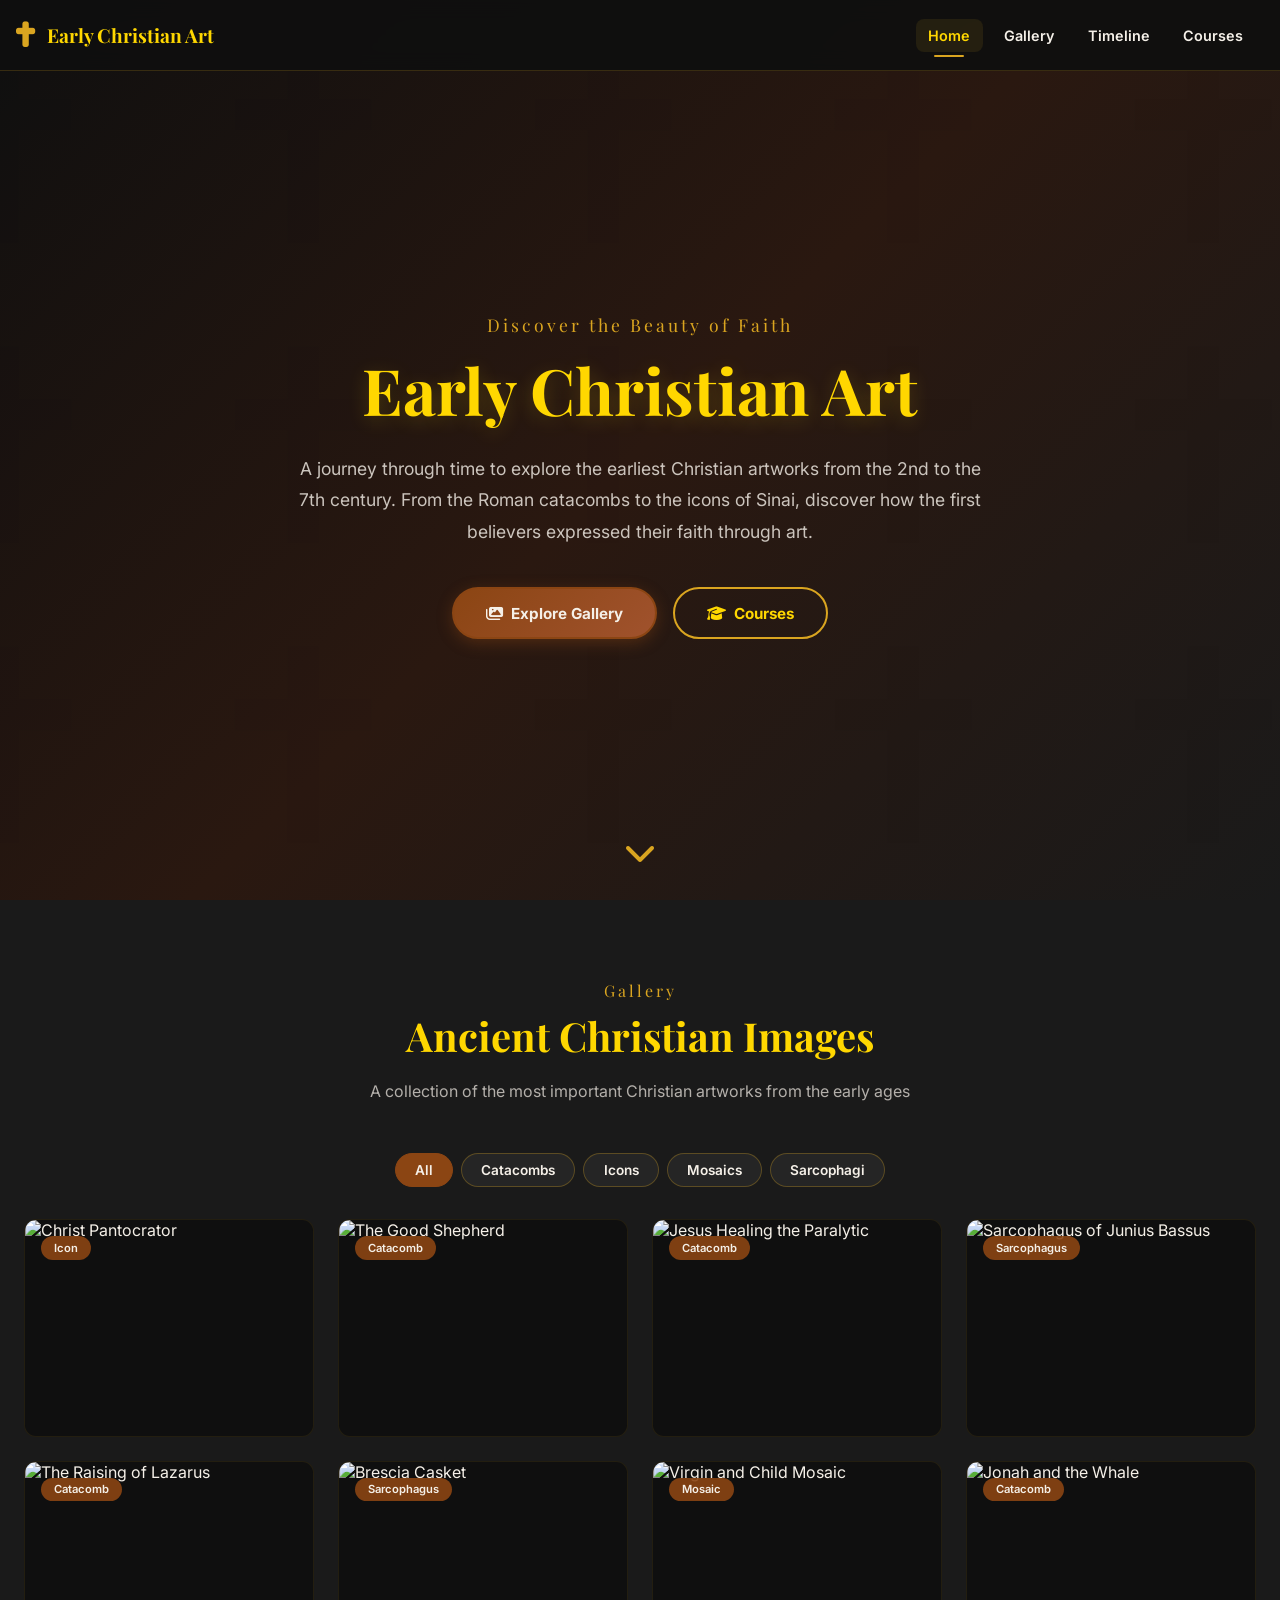
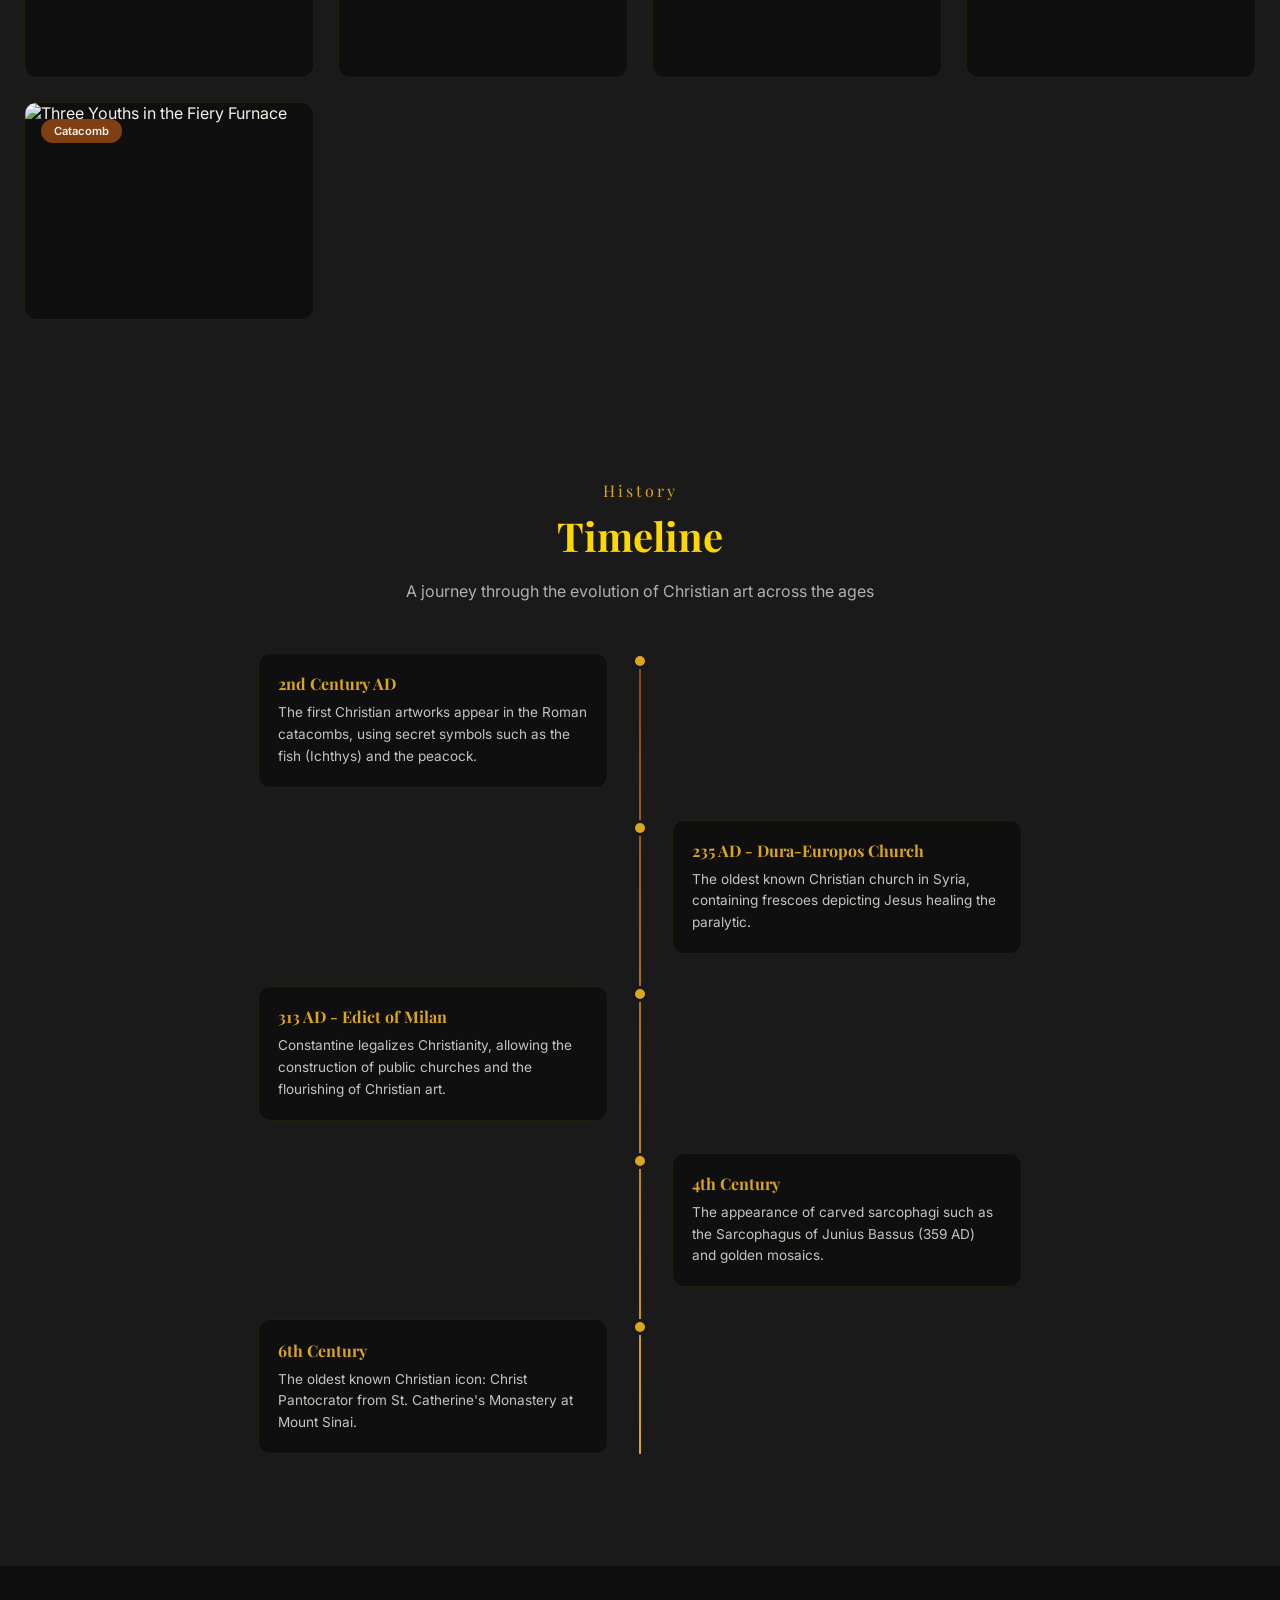
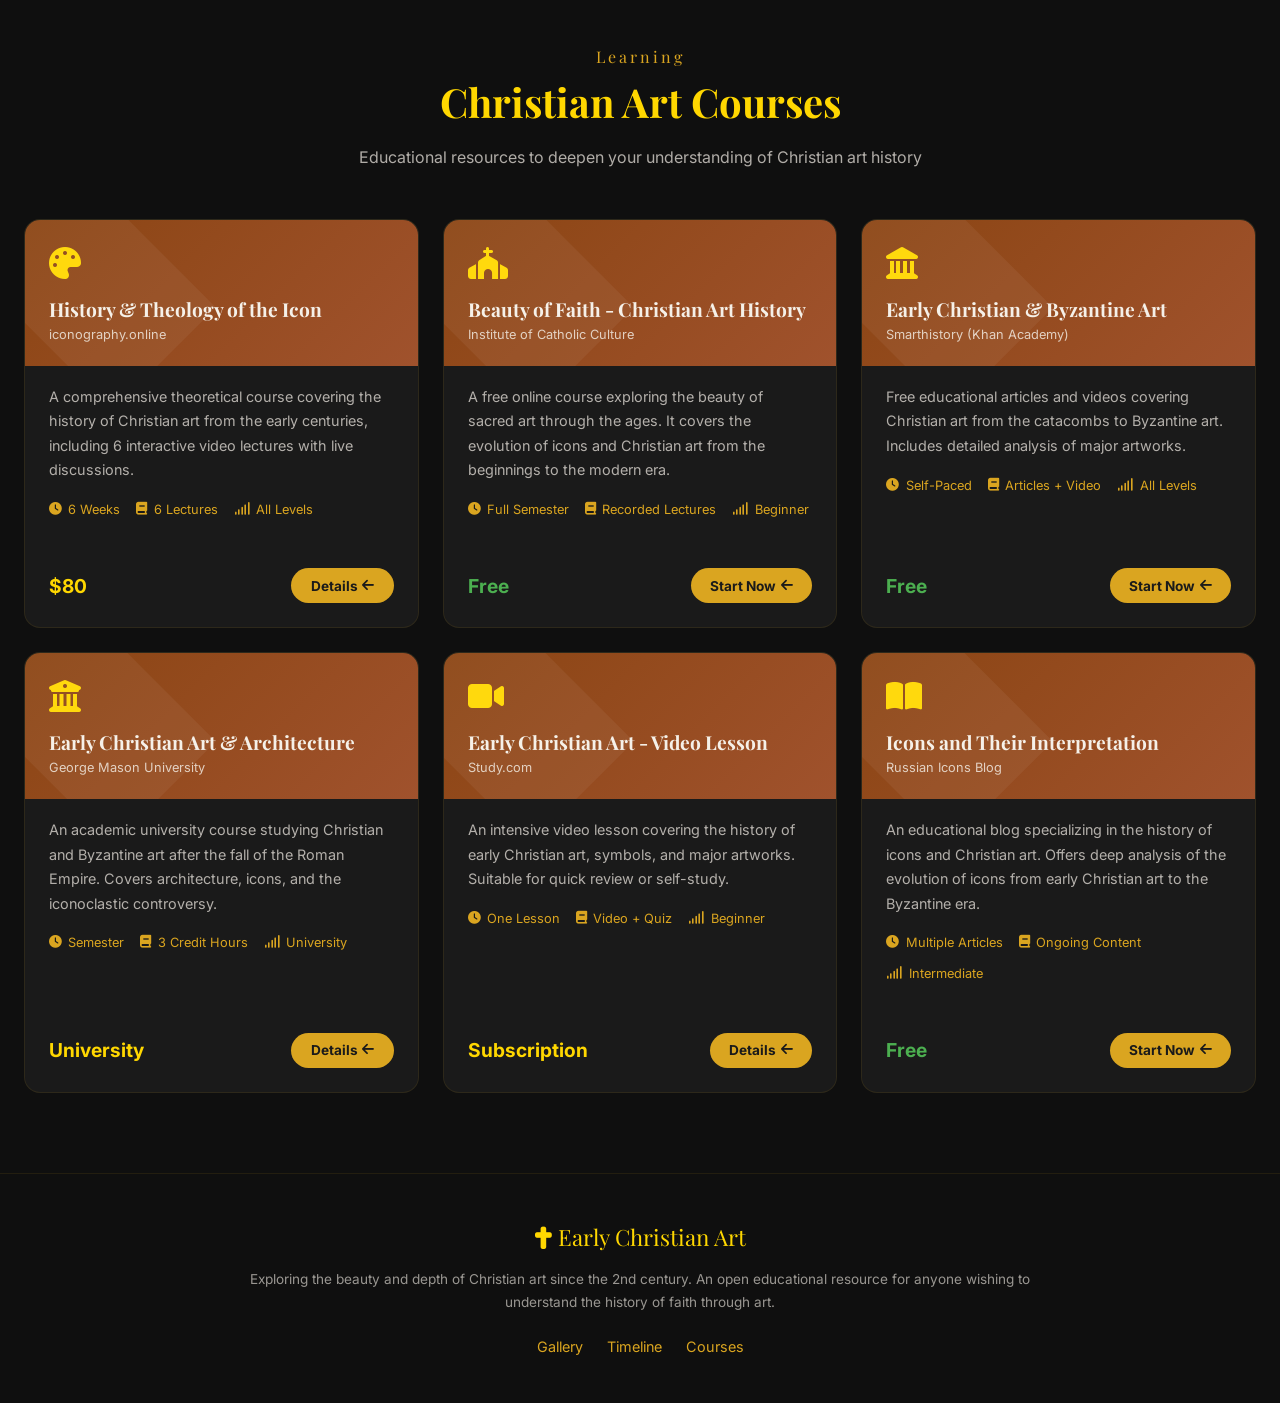
==== index.html @ 719ed380 "Add files via upload" ====
<!DOCTYPE html>
<html lang="en" dir="ltr">
<head>
    <meta charset="UTF-8">
    <meta name="viewport" content="width=device-width, initial-scale=1.0, maximum-scale=5.0, user-scalable=yes">
    <title>الفن المسيحي المبكر | Early Christian Art</title>
    <link href="https://fonts.googleapis.com/css2?family=Amiri:wght@400;700&family=Cairo:wght@300;400;600;700&family=Playfair+Display:wght@400;700&family=Inter:wght@300;400;600;700&display=swap" rel="stylesheet">
    <link rel="stylesheet" href="https://cdnjs.cloudflare.com/ajax/libs/font-awesome/6.4.0/css/all.min.css">
    <style>
        :root {
            --primary: #8B4513;
            --primary-light: #A0522D;
            --secondary: #DAA520;
            --gold: #FFD700;
            --dark: #1a1a1a;
            --darker: #0f0f0f;
            --light: #f5f0e8;
            --cream: #faf6ef;
            --text: #2c2c2c;
            --text-light: #666;
            --border: #d4c4a8;
            --shadow: rgba(0,0,0,0.15);
            --shadow-lg: rgba(0,0,0,0.25);
        }

        * { margin: 0; padding: 0; box-sizing: border-box; }

        body {
            font-family: 'Cairo', sans-serif;
            background: var(--darker);
            color: var(--light);
            overflow-x: hidden;
            -webkit-font-smoothing: antialiased;
            -moz-osx-font-smoothing: grayscale;
        }

        body[dir="ltr"] { font-family: 'Inter', sans-serif; }
        body[dir="ltr"] .hero-title,
        body[dir="ltr"] .section-title,
        body[dir="ltr"] .section-label,
        body[dir="ltr"] .timeline-date,
        body[dir="ltr"] .gallery-title,
        body[dir="ltr"] .lightbox-title,
        body[dir="ltr"] .course-title,
        body[dir="ltr"] .footer-logo,
        body[dir="ltr"] .loading-text,
        body[dir="ltr"] .hero-subtitle,
        body[dir="ltr"] .logo { font-family: 'Playfair Display', serif; }

        ::-webkit-scrollbar { width: 8px; }
        ::-webkit-scrollbar-track { background: var(--darker); }
        ::-webkit-scrollbar-thumb { background: var(--primary); border-radius: 4px; }

        .navbar {
            position: fixed;
            top: 0;
            width: 100%;
            z-index: 1000;
            background: rgba(15, 15, 15, 0.95);
            backdrop-filter: blur(10px);
            -webkit-backdrop-filter: blur(10px);
            border-bottom: 1px solid rgba(218, 165, 32, 0.2);
            padding: 0 1rem;
            transition: all 0.3s ease;
        }

        .nav-container {
            max-width: 1400px;
            margin: 0 auto;
            display: flex;
            justify-content: space-between;
            align-items: center;
            height: 70px;
        }

        .logo {
            display: flex;
            align-items: center;
            gap: 12px;
            font-family: 'Amiri', serif;
            font-size: 1.2rem;
            font-weight: 700;
            color: var(--gold);
            text-decoration: none;
            white-space: nowrap;
        }

        .logo i { font-size: 1.6rem; color: var(--secondary); }

        .nav-links {
            display: flex;
            gap: 0.5rem;
            list-style: none;
            align-items: center;
        }

        .nav-links a {
            color: var(--light);
            text-decoration: none;
            font-weight: 600;
            font-size: 0.9rem;
            padding: 0.5rem 0.8rem;
            border-radius: 8px;
            transition: all 0.3s ease;
            position: relative;
            white-space: nowrap;
        }

        .nav-links a:hover, .nav-links a.active {
            color: var(--gold);
            background: rgba(218, 165, 32, 0.1);
        }

        .nav-links a.active::after {
            content: '';
            position: absolute;
            bottom: -5px;
            left: 50%;
            transform: translateX(-50%);
            width: 30px;
            height: 2px;
            background: var(--secondary);
            border-radius: 2px;
        }

        .lang-switcher {
            display: flex;
            align-items: center;
            gap: 0.5rem;
            background: rgba(218, 165, 32, 0.1);
            border: 1px solid rgba(218, 165, 32, 0.3);
            border-radius: 25px;
            padding: 0.3rem 0.6rem;
            cursor: pointer;
            color: var(--gold);
            font-weight: 700;
            font-size: 0.8rem;
            transition: all 0.3s ease;
            white-space: nowrap;
        }

        .lang-switcher:hover {
            background: rgba(218, 165, 32, 0.2);
            transform: scale(1.05);
        }

        .lang-switcher i { font-size: 0.9rem; }

        .mobile-menu-btn {
            display: none;
            background: none;
            border: none;
            color: var(--gold);
            font-size: 1.5rem;
            cursor: pointer;
            padding: 0.5rem;
        }

        .hero {
            min-height: 100vh;
            min-height: 100dvh;
            display: flex;
            align-items: center;
            justify-content: center;
            position: relative;
            background: linear-gradient(135deg, var(--darker) 0%, #2a1810 50%, var(--dark) 100%);
            overflow: hidden;
            padding: 100px 1.5rem 3rem;
        }

        .hero::before {
            content: '';
            position: absolute;
            top: 0; left: 0; right: 0; bottom: 0;
            background: url('data:image/svg+xml,<svg xmlns="http://www.w3.org/2000/svg" viewBox="0 0 100 100"><text y=".9em" font-size="90">✝</text></svg>') center/300px repeat;
            opacity: 0.03;
            animation: float 20s linear infinite;
        }

        @keyframes float {
            0% { transform: translateY(0); }
            100% { transform: translateY(-100px); }
        }

        .hero-content {
            text-align: center;
            max-width: 900px;
            z-index: 2;
            width: 100%;
        }

        .hero-subtitle {
            font-family: 'Amiri', serif;
            font-size: 1.1rem;
            color: var(--secondary);
            margin-bottom: 1rem;
            letter-spacing: 3px;
        }

        .hero-title {
            font-family: 'Amiri', serif;
            font-size: clamp(2rem, 6vw, 4rem);
            font-weight: 700;
            color: var(--gold);
            margin-bottom: 1.5rem;
            line-height: 1.2;
            text-shadow: 0 4px 20px rgba(255, 215, 0, 0.2);
        }

        .hero-desc {
            font-size: clamp(0.9rem, 2vw, 1.1rem);
            color: rgba(245, 240, 232, 0.8);
            line-height: 1.8;
            margin-bottom: 2.5rem;
            max-width: 700px;
            margin-left: auto;
            margin-right: auto;
        }

        .hero-buttons {
            display: flex;
            gap: 1rem;
            justify-content: center;
            flex-wrap: wrap;
        }

        .btn {
            padding: 0.9rem 2rem;
            border-radius: 50px;
            font-family: inherit;
            font-weight: 700;
            font-size: 0.95rem;
            cursor: pointer;
            transition: all 0.3s ease;
            text-decoration: none;
            display: inline-flex;
            align-items: center;
            gap: 0.5rem;
            border: 2px solid transparent;
            white-space: nowrap;
            touch-action: manipulation;
        }

        .btn-primary {
            background: linear-gradient(135deg, var(--primary), var(--primary-light));
            color: var(--light);
            border-color: var(--primary);
            box-shadow: 0 4px 15px rgba(139, 69, 19, 0.4);
        }

        .btn-primary:hover {
            transform: translateY(-2px);
            box-shadow: 0 6px 25px rgba(139, 69, 19, 0.6);
        }

        .btn-outline {
            background: transparent;
            color: var(--gold);
            border-color: var(--secondary);
        }

        .btn-outline:hover {
            background: rgba(218, 165, 32, 0.1);
            transform: translateY(-2px);
        }

        .hero-scroll {
            position: absolute;
            bottom: 2rem;
            left: 50%;
            transform: translateX(-50%);
            animation: bounce 2s infinite;
        }

        .hero-scroll i { font-size: 2rem; color: var(--secondary); }

        @keyframes bounce {
            0%, 20%, 50%, 80%, 100% { transform: translateX(-50%) translateY(0); }
            40% { transform: translateX(-50%) translateY(-10px); }
            60% { transform: translateX(-50%) translateY(-5px); }
        }

        .section {
            padding: 5rem 1.5rem;
            max-width: 1400px;
            margin: 0 auto;
        }

        .section-header {
            text-align: center;
            margin-bottom: 3rem;
        }

        .section-label {
            font-family: 'Amiri', serif;
            font-size: 1rem;
            color: var(--secondary);
            letter-spacing: 3px;
            margin-bottom: 0.5rem;
        }

        .section-title {
            font-family: 'Amiri', serif;
            font-size: clamp(1.8rem, 4vw, 2.5rem);
            color: var(--gold);
            margin-bottom: 1rem;
        }

        .section-desc {
            color: rgba(245, 240, 232, 0.7);
            max-width: 600px;
            margin: 0 auto;
            line-height: 1.7;
            font-size: clamp(0.85rem, 2vw, 1rem);
        }

        .gallery-section { background: var(--dark); }

        .gallery-filters {
            display: flex;
            justify-content: center;
            gap: 0.5rem;
            margin-bottom: 2rem;
            flex-wrap: wrap;
        }

        .filter-btn {
            padding: 0.5rem 1.2rem;
            background: rgba(255,255,255,0.05);
            border: 1px solid rgba(218, 165, 32, 0.3);
            color: var(--light);
            border-radius: 25px;
            cursor: pointer;
            font-family: inherit;
            font-weight: 600;
            font-size: 0.85rem;
            transition: all 0.3s ease;
            white-space: nowrap;
            touch-action: manipulation;
        }

        .filter-btn:hover, .filter-btn.active {
            background: var(--primary);
            border-color: var(--primary);
            color: var(--light);
        }

        .gallery-grid {
            display: grid;
            grid-template-columns: repeat(auto-fill, minmax(280px, 1fr));
            gap: 1.5rem;
        }

        .gallery-item {
            position: relative;
            border-radius: 12px;
            overflow: hidden;
            cursor: pointer;
            background: var(--darker);
            border: 1px solid rgba(218, 165, 32, 0.1);
            transition: all 0.4s ease;
            aspect-ratio: 4/3;
        }

        .gallery-item:hover {
            transform: translateY(-5px);
            box-shadow: 0 10px 30px rgba(0,0,0,0.4);
            border-color: rgba(218, 165, 32, 0.4);
        }

        .gallery-item img {
            width: 100%;
            height: 100%;
            object-fit: cover;
            transition: transform 0.5s ease;
        }

        .gallery-item:hover img { transform: scale(1.05); }

        .gallery-overlay {
            position: absolute;
            bottom: 0;
            left: 0;
            right: 0;
            padding: 1.5rem;
            background: linear-gradient(transparent, rgba(0,0,0,0.9));
            transform: translateY(20px);
            opacity: 0;
            transition: all 0.3s ease;
        }

        .gallery-item:hover .gallery-overlay {
            transform: translateY(0);
            opacity: 1;
        }

        .gallery-title {
            font-family: 'Amiri', serif;
            font-size: 1.1rem;
            color: var(--gold);
            margin-bottom: 0.3rem;
        }

        .gallery-meta {
            font-size: 0.8rem;
            color: rgba(245, 240, 232, 0.7);
        }

        .gallery-tag {
            position: absolute;
            top: 1rem;
            right: 1rem;
            background: rgba(139, 69, 19, 0.9);
            color: var(--light);
            padding: 0.3rem 0.8rem;
            border-radius: 20px;
            font-size: 0.7rem;
            font-weight: 600;
        }

        body[dir="ltr"] .gallery-tag { right: auto; left: 1rem; }

        .lightbox {
            display: none;
            position: fixed;
            top: 0;
            left: 0;
            width: 100%;
            height: 100%;
            background: rgba(0,0,0,0.95);
            z-index: 2000;
            justify-content: center;
            align-items: center;
            padding: 1rem;
        }

        .lightbox.active { display: flex; }

        .lightbox-content {
            max-width: 900px;
            width: 100%;
            background: var(--dark);
            border-radius: 16px;
            overflow: hidden;
            border: 1px solid rgba(218, 165, 32, 0.2);
            max-height: 90vh;
            max-height: 90dvh;
            overflow-y: auto;
            -webkit-overflow-scrolling: touch;
        }

        .lightbox-img {
            width: 100%;
            max-height: 50vh;
            object-fit: contain;
            background: var(--darker);
        }

        .lightbox-info { padding: 1.5rem; }

        .lightbox-title {
            font-family: 'Amiri', serif;
            font-size: clamp(1.3rem, 3vw, 1.8rem);
            color: var(--gold);
            margin-bottom: 0.5rem;
        }

        .lightbox-meta {
            color: var(--secondary);
            font-size: 0.85rem;
            margin-bottom: 1rem;
        }

        .lightbox-desc {
            color: rgba(245, 240, 232, 0.8);
            line-height: 1.8;
            margin-bottom: 1rem;
            font-size: clamp(0.85rem, 2vw, 0.95rem);
        }

        .lightbox-close {
            position: absolute;
            top: 1rem;
            left: 1rem;
            background: rgba(255,255,255,0.1);
            border: none;
            color: var(--light);
            width: 45px;
            height: 45px;
            border-radius: 50%;
            cursor: pointer;
            font-size: 1.3rem;
            transition: all 0.3s ease;
            display: flex;
            align-items: center;
            justify-content: center;
            touch-action: manipulation;
        }

        body[dir="ltr"] .lightbox-close { left: auto; right: 1rem; }

        .lightbox-close:hover { background: var(--primary); }

        .courses-section { background: var(--darker); }

        .courses-grid {
            display: grid;
            grid-template-columns: repeat(auto-fill, minmax(320px, 1fr));
            gap: 1.5rem;
        }

        .course-card {
            background: var(--dark);
            border-radius: 16px;
            overflow: hidden;
            border: 1px solid rgba(218, 165, 32, 0.1);
            transition: all 0.4s ease;
            position: relative;
            display: flex;
            flex-direction: column;
        }

        .course-card:hover {
            transform: translateY(-8px);
            box-shadow: 0 15px 40px rgba(0,0,0,0.3);
            border-color: rgba(218, 165, 32, 0.3);
        }

        .course-header {
            padding: 1.5rem;
            background: linear-gradient(135deg, var(--primary), var(--primary-light));
            position: relative;
            overflow: hidden;
        }

        .course-header::before {
            content: '';
            position: absolute;
            top: -50%;
            right: -50%;
            width: 100%;
            height: 100%;
            background: rgba(255,255,255,0.05);
            transform: rotate(45deg);
        }

        body[dir="ltr"] .course-header::before { right: auto; left: -50%; }

        .course-icon {
            font-size: 2rem;
            color: var(--gold);
            margin-bottom: 0.8rem;
        }

        .course-title {
            font-family: 'Amiri', serif;
            font-size: 1.2rem;
            color: var(--light);
            margin-bottom: 0.3rem;
        }

        .course-provider {
            font-size: 0.8rem;
            color: rgba(245, 240, 232, 0.8);
        }

        .course-body {
            padding: 1.2rem 1.5rem;
            flex: 1;
        }

        .course-desc {
            color: rgba(245, 240, 232, 0.7);
            font-size: 0.9rem;
            line-height: 1.7;
            margin-bottom: 1.2rem;
        }

        .course-meta {
            display: flex;
            gap: 1rem;
            margin-bottom: 1rem;
            flex-wrap: wrap;
        }

        .course-meta-item {
            display: flex;
            align-items: center;
            gap: 0.4rem;
            font-size: 0.8rem;
            color: var(--secondary);
        }

        .course-footer {
            padding: 1rem 1.5rem 1.5rem;
            display: flex;
            justify-content: space-between;
            align-items: center;
            gap: 1rem;
        }

        .course-price {
            font-size: 1.2rem;
            font-weight: 700;
            color: var(--gold);
        }

        .course-price.free { color: #4CAF50; }

        .course-link {
            padding: 0.6rem 1.2rem;
            background: var(--secondary);
            color: var(--dark);
            text-decoration: none;
            border-radius: 25px;
            font-weight: 700;
            font-size: 0.85rem;
            transition: all 0.3s ease;
            white-space: nowrap;
            display: inline-flex;
            align-items: center;
            gap: 0.3rem;
            touch-action: manipulation;
        }

        .course-link:hover {
            background: var(--gold);
            transform: scale(1.05);
        }

        .course-badge {
            position: absolute;
            top: 1rem;
            left: 1rem;
            background: var(--gold);
            color: var(--dark);
            padding: 0.25rem 0.7rem;
            border-radius: 20px;
            font-size: 0.7rem;
            font-weight: 700;
        }

        body[dir="ltr"] .course-badge { left: auto; right: 1rem; }

        .timeline-section { background: var(--dark); }

        .timeline {
            position: relative;
            max-width: 800px;
            margin: 0 auto;
        }

        .timeline::before {
            content: '';
            position: absolute;
            top: 0;
            bottom: 0;
            right: 50%;
            width: 2px;
            background: linear-gradient(to bottom, var(--primary), var(--secondary));
            transform: translateX(50%);
        }

        .timeline-item {
            display: flex;
            justify-content: flex-end;
            padding-right: 2rem;
            position: relative;
            margin-bottom: 2rem;
            width: 50%;
        }

        .timeline-item:nth-child(even) {
            justify-content: flex-start;
            padding-right: 0;
            padding-left: 2rem;
            margin-left: 50%;
        }

        .timeline-dot {
            position: absolute;
            right: -8px;
            top: 0;
            width: 16px;
            height: 16px;
            background: var(--secondary);
            border-radius: 50%;
            border: 3px solid var(--dark);
        }

        .timeline-item:nth-child(even) .timeline-dot { right: auto; left: -8px; }

        .timeline-content {
            background: var(--darker);
            padding: 1.2rem;
            border-radius: 12px;
            border: 1px solid rgba(218, 165, 32, 0.1);
            max-width: 350px;
        }

        .timeline-date {
            font-family: 'Amiri', serif;
            color: var(--secondary);
            font-size: 1rem;
            font-weight: 700;
            margin-bottom: 0.5rem;
        }

        .timeline-text {
            color: rgba(245, 240, 232, 0.8);
            font-size: 0.85rem;
            line-height: 1.6;
        }

        .footer {
            background: var(--darker);
            border-top: 1px solid rgba(218, 165, 32, 0.1);
            padding: 3rem 1.5rem;
            text-align: center;
        }

        .footer-content {
            max-width: 800px;
            margin: 0 auto;
        }

        .footer-logo {
            font-family: 'Amiri', serif;
            font-size: 1.4rem;
            color: var(--gold);
            margin-bottom: 1rem;
        }

        .footer-text {
            color: rgba(245, 240, 232, 0.6);
            font-size: 0.85rem;
            line-height: 1.7;
        }

        .footer-links {
            display: flex;
            justify-content: center;
            gap: 1.5rem;
            margin-top: 1.5rem;
            flex-wrap: wrap;
        }

        .footer-links a {
            color: var(--secondary);
            text-decoration: none;
            transition: color 0.3s ease;
            font-size: 0.9rem;
        }

        .footer-links a:hover { color: var(--gold); }

        @media (max-width: 768px) {
            .nav-container { height: 60px; }
            .logo { font-size: 1rem; gap: 8px; }
            .logo i { font-size: 1.3rem; }

            .nav-links {
                display: none;
                position: absolute;
                top: 60px;
                left: 0;
                right: 0;
                background: var(--darker);
                flex-direction: column;
                padding: 1rem;
                gap: 0.5rem;
                border-bottom: 1px solid rgba(218, 165, 32, 0.2);
            }

            .nav-links.active { display: flex; }

            .nav-links a {
                padding: 0.8rem 1rem;
                width: 100%;
                text-align: center;
            }

            .mobile-menu-btn { display: block; }

            .hero {
                padding: 80px 1rem 2rem;
                min-height: 100svh;
            }

            .btn { padding: 0.8rem 1.5rem; font-size: 0.9rem; }

            .timeline::before { right: 20px; }
            body[dir="ltr"] .timeline::before { right: auto; left: 20px; }

            .timeline-item,
            .timeline-item:nth-child(even) {
                width: 100%;
                margin-left: 0;
                padding-right: 3rem;
                padding-left: 0;
                justify-content: flex-end;
            }

            body[dir="ltr"] .timeline-item,
            body[dir="ltr"] .timeline-item:nth-child(even) {
                padding-right: 0;
                padding-left: 3rem;
                justify-content: flex-start;
            }

            .timeline-item:nth-child(even) .timeline-dot,
            .timeline-dot { right: 12px; left: auto; }

            body[dir="ltr"] .timeline-item:nth-child(even) .timeline-dot,
            body[dir="ltr"] .timeline-dot { right: auto; left: 12px; }

            .courses-grid { grid-template-columns: 1fr; }

            .gallery-grid {
                grid-template-columns: repeat(auto-fill, minmax(250px, 1fr));
                gap: 1rem;
            }

            .section { padding: 3rem 1rem; }

            .gallery-filters { gap: 0.4rem; }
            .filter-btn { padding: 0.4rem 0.9rem; font-size: 0.8rem; }

            .course-footer {
                flex-direction: column;
                align-items: stretch;
                gap: 0.8rem;
            }

            .course-link { text-align: center; justify-content: center; }

            .lightbox-content { max-height: 85vh; max-height: 85dvh; }
        }

        @media (max-width: 480px) {
            .gallery-grid { grid-template-columns: 1fr; }
            .hero-buttons { flex-direction: column; width: 100%; }
            .btn { width: 100%; justify-content: center; }
            .courses-grid { grid-template-columns: 1fr; }
        }

        .fade-in {
            opacity: 0;
            transform: translateY(30px);
            transition: all 0.6s ease;
        }

        .fade-in.visible {
            opacity: 1;
            transform: translateY(0);
        }

        .loading-overlay {
            position: fixed;
            top: 0;
            left: 0;
            width: 100%;
            height: 100%;
            background: var(--darker);
            z-index: 9999;
            display: flex;
            justify-content: center;
            align-items: center;
            flex-direction: column;
            gap: 1rem;
            transition: opacity 0.5s ease;
        }

        .loading-overlay.hidden {
            opacity: 0;
            pointer-events: none;
        }

        .loading-spinner {
            width: 50px;
            height: 50px;
            border: 3px solid rgba(218, 165, 32, 0.2);
            border-top-color: var(--secondary);
            border-radius: 50%;
            animation: spin 1s linear infinite;
        }

        @keyframes spin { to { transform: rotate(360deg); } }

        .loading-text {
            font-family: 'Amiri', serif;
            color: var(--secondary);
            font-size: 1.1rem;
        }

        @media (hover: none) {
            .gallery-overlay {
                transform: translateY(0);
                opacity: 1;
                background: linear-gradient(transparent 30%, rgba(0,0,0,0.85));
                padding: 1rem;
            }
            .gallery-item:hover { transform: none; }
            .gallery-item:active { transform: scale(0.98); }
        }

        @media (prefers-reduced-motion: reduce) {
            *, *::before, *::after {
                animation-duration: 0.01ms !important;
                animation-iteration-count: 1 !important;
                transition-duration: 0.01ms !important;
            }
        }
    </style>
<base target="_blank">
<base target="_blank">
</head>
<body dir="ltr">
    <div class="loading-overlay" id="loading">
        <div class="loading-spinner"></div>
        <div class="loading-text" data-ar="جارٍ التحميل..." data-en="Loading...">Loading...</div>
    </div>

    <nav class="navbar">
        <div class="nav-container">
            <a href="#" class="logo">
                <i class="fas fa-cross"></i>
                <span data-ar="الفن المسيحي المبكر" data-en="Early Christian Art">Early Christian Art</span>
            </a>
            <ul class="nav-links" id="navLinks">
                <li><a href="#home" class="active" data-ar="الرئيسية" data-en="Home">Home</a></li>
                <li><a href="#gallery" data-ar="المعرض" data-en="Gallery">Gallery</a></li>
                <li><a href="#timeline" data-ar="التاريخ" data-en="Timeline">Timeline</a></li>
                <li><a href="#courses" data-ar="الكورسات" data-en="Courses">Courses</a></li>
                <li>
                    
                </li>
            </ul>
            <button class="mobile-menu-btn" id="mobileMenuBtn" aria-label="Menu">
                <i class="fas fa-bars"></i>
            </button>
        </div>
    </nav>

    <section class="hero" id="home">
        <div class="hero-content">
            <div class="hero-subtitle" data-ar="اكتشف جمال الإيمان" data-en="Discover the Beauty of Faith">Discover the Beauty of Faith</div>
            <h1 class="hero-title" data-ar="الفن المسيحي المبكر" data-en="Early Christian Art">Early Christian Art</h1>
            <p class="hero-desc" data-ar="رحلة عبر الزمن لاستكشاف أقدم الأعمال الفنية المسيحية من القرن الثاني حتى السابع الميلادي. من الكاتاكومب الرومانية إلى أيقونات سيناء، اكتشف كيف عبر المؤمنون الأوائل عن إيمانهم بالفن." data-en="A journey through time to explore the earliest Christian artworks from the 2nd to the 7th century. From the Roman catacombs to the icons of Sinai, discover how the first believers expressed their faith through art.">
                A journey through time to explore the earliest Christian artworks from the 2nd to the 7th century. From the Roman catacombs to the icons of Sinai, discover how the first believers expressed their faith through art.
            </p>
            <div class="hero-buttons">
                <a href="#gallery" class="btn btn-primary">
                    <i class="fas fa-images"></i>
                    <span data-ar="استكشف المعرض" data-en="Explore Gallery">Explore Gallery</span>
                </a>
                <a href="#courses" class="btn btn-outline">
                    <i class="fas fa-graduation-cap"></i>
                    <span data-ar="الكورسات" data-en="Courses">Courses</span>
                </a>
            </div>
        </div>
        <div class="hero-scroll">
            <i class="fas fa-chevron-down"></i>
        </div>
    </section>

    <section class="section gallery-section" id="gallery">
        <div class="section-header fade-in">
            <div class="section-label" data-ar="المعرض" data-en="Gallery">Gallery</div>
            <h2 class="section-title" data-ar="صور مسيحية قديمة" data-en="Ancient Christian Images">Ancient Christian Images</h2>
            <p class="section-desc" data-ar="مجموعة من أهم الأعمال الفنية المسيحية من العصور الأولى" data-en="A collection of the most important Christian artworks from the early ages">A collection of the most important Christian artworks from the early ages</p>
        </div>

        <div class="gallery-filters fade-in">
            <button class="filter-btn active" data-filter="all" data-ar="الكل" data-en="All">All</button>
            <button class="filter-btn" data-filter="catacomb" data-ar="الكاتاكومب" data-en="Catacombs">Catacombs</button>
            <button class="filter-btn" data-filter="icon" data-ar="أيقونات" data-en="Icons">Icons</button>
            <button class="filter-btn" data-filter="mosaic" data-ar="فسيفساء" data-en="Mosaics">Mosaics</button>
            <button class="filter-btn" data-filter="sarcophagus" data-ar="توابيت" data-en="Sarcophagi">Sarcophagi</button>
        </div>

        <div class="gallery-grid" id="galleryGrid"></div>
    </section>

    <div class="lightbox" id="lightbox">
        <button class="lightbox-close" id="lightboxClose" aria-label="Close">
            <i class="fas fa-times"></i>
        </button>
        <div class="lightbox-content">
            <img class="lightbox-img" id="lightboxImg" src="" alt="">
            <div class="lightbox-info">
                <h3 class="lightbox-title" id="lightboxTitle"></h3>
                <div class="lightbox-meta" id="lightboxMeta"></div>
                <p class="lightbox-desc" id="lightboxDesc"></p>
            </div>
        </div>
    </div>

    <section class="section timeline-section" id="timeline">
        <div class="section-header fade-in">
            <div class="section-label" data-ar="التاريخ" data-en="History">History</div>
            <h2 class="section-title" data-ar="خط الزمن" data-en="Timeline">Timeline</h2>
            <p class="section-desc" data-ar="رحلة تطور الفن المسيحي عبر العصور" data-en="A journey through the evolution of Christian art across the ages">A journey through the evolution of Christian art across the ages</p>
        </div>

        <div class="timeline" id="timelineContainer"></div>
    </section>

    <section class="section courses-section" id="courses">
        <div class="section-header fade-in">
            <div class="section-label" data-ar="التعلم" data-en="Learning">Learning</div>
            <h2 class="section-title" data-ar="كورسات الفن المسيحي" data-en="Christian Art Courses">Christian Art Courses</h2>
            <p class="section-desc" data-ar="مصادر تعليمية لتعمق فهمك في تاريخ الفن المسيحي" data-en="Educational resources to deepen your understanding of Christian art history">Educational resources to deepen your understanding of Christian art history</p>
        </div>

        <div class="courses-grid" id="coursesGrid"></div>
    </section>

    <footer class="footer">
        <div class="footer-content">
            <div class="footer-logo">
                <i class="fas fa-cross"></i>
                <span data-ar="الفن المسيحي المبكر" data-en="Early Christian Art">Early Christian Art</span>
            </div>
            <p class="footer-text" data-ar="استكشاف جمال وعمق الفن المسيحي منذ القرن الثاني الميلادي. مصدر تعليمي مفتوح لكل من يرغب في فهم تاريخ الإيمان عبر الفن." data-en="Exploring the beauty and depth of Christian art since the 2nd century. An open educational resource for anyone wishing to understand the history of faith through art.">
                Exploring the beauty and depth of Christian art since the 2nd century. An open educational resource for anyone wishing to understand the history of faith through art.
            </p>
            <div class="footer-links">
                <a href="#gallery" data-ar="المعرض" data-en="Gallery">Gallery</a>
                <a href="#timeline" data-ar="التاريخ" data-en="Timeline">Timeline</a>
                <a href="#courses" data-ar="الكورسات" data-en="Courses">Courses</a>
            </div>
        </div>
    </footer>

    <script>
        const translations = {
            ar: {
                loading: "جارٍ التحميل...",
                siteTitle: "الفن المسيحي المبكر",
                nav: { home: "الرئيسية", gallery: "المعرض", timeline: "التاريخ", courses: "الكورسات" },
                hero: { subtitle: "اكتشف جمال الإيمان", title: "الفن المسيحي المبكر", desc: "رحلة عبر الزمن لاستكشاف أقدم الأعمال الفنية المسيحية من القرن الثاني حتى السابع الميلادي. من الكاتاكومب الرومانية إلى أيقونات سيناء، اكتشف كيف عبر المؤمنون الأوائل عن إيمانهم بالفن.", explore: "استكشف المعرض", coursesBtn: "الكورسات" },
                gallery: { label: "المعرض", title: "صور مسيحية قديمة", desc: "مجموعة من أهم الأعمال الفنية المسيحية من العصور الأولى", all: "الكل", catacomb: "الكاتاكومب", icon: "أيقونات", mosaic: "فسيفساء", sarcophagus: "توابيت" },
                timeline: { label: "التاريخ", title: "خط الزمن", desc: "رحلة تطور الفن المسيحي عبر العصور" },
                courses: { label: "التعلم", title: "كورسات الفن المسيحي", desc: "مصادر تعليمية لتعمق فهمك في تاريخ الفن المسيحي", free: "مجاني", start: "ابدأ الآن", details: "التفاصيل" },
                footer: { text: "استكشاف جمال وعمق الفن المسيحي منذ القرن الثاني الميلادي. مصدر تعليمي مفتوح لكل من يرغب في فهم تاريخ الإيمان عبر الفن." },
                lightbox: { close: "إغلاق" }
            },
            en: {
                loading: "Loading...",
                siteTitle: "Early Christian Art",
                nav: { home: "Home", gallery: "Gallery", timeline: "Timeline", courses: "Courses" },
                hero: { subtitle: "Discover the Beauty of Faith", title: "Early Christian Art", desc: "A journey through time to explore the earliest Christian artworks from the 2nd to the 7th century. From the Roman catacombs to the icons of Sinai, discover how the first believers expressed their faith through art.", explore: "Explore Gallery", coursesBtn: "Courses" },
                gallery: { label: "Gallery", title: "Ancient Christian Images", desc: "A collection of the most important Christian artworks from the early ages", all: "All", catacomb: "Catacombs", icon: "Icons", mosaic: "Mosaics", sarcophagus: "Sarcophagi" },
                timeline: { label: "History", title: "Timeline", desc: "A journey through the evolution of Christian art across the ages" },
                courses: { label: "Learning", title: "Christian Art Courses", desc: "Educational resources to deepen your understanding of Christian art history", free: "Free", start: "Start Now", details: "Details" },
                footer: { text: "Exploring the beauty and depth of Christian art since the 2nd century. An open educational resource for anyone wishing to understand the history of faith through art." },
                lightbox: { close: "Close" }
            }
        };

        let currentLang = 'en';

        const galleryData = [
            {
                id: 1, category: "icon",
                title: { ar: "المسيح بانتوكراتور", en: "Christ Pantocrator" },
                date: { ar: "القرن السادس الميلادي", en: "6th Century AD" },
                location: { ar: "دير سانت كاترين، جبل سيناء", en: "St. Catherine's Monastery, Mount Sinai" },
                image: "https://upload.wikimedia.org/wikipedia/commons/thumb/5/5b/Christ_Pantocrator_-_Saint_Catherine%27s_Monastery.jpg/800px-Christ_Pantocrator_-_Saint_Catherine%27s_Monastery.jpg",
                desc: { ar: "أقدم أيقونة مسيحية معروفة على الإطلاق، مرسومة بالشمع (الإنكوستيك) على لوح خشبي. تظهر وجه المسيح بانقسام مميز: نصف يعبّر عن اللاهوتية والنصف الآخر عن الإنسانية.", en: "The oldest known Christian icon, painted in encaustic on a wooden panel. It shows Christ's face with a distinctive split: one half expressing divinity and the other humanity." }
            },
            {
                id: 2, category: "catacomb",
                title: { ar: "الراعي الصالح", en: "The Good Shepherd" },
                date: { ar: "250-300 م", en: "250-300 AD" },
                location: { ar: "كاتاكومب بريسيلا، روما", en: "Catacomb of Priscilla, Rome" },
                image: "https://upload.wikimedia.org/wikipedia/commons/thumb/3/3a/Good_Shepherd_Catacomb_of_Priscilla.jpg/800px-Good_Shepherd_Catacomb_of_Priscilla.jpg",
                desc: { ar: "أشهر رموز المسيحية المبكرة، يصوّر يسوع شابا بلا لحية يحمل خروفا على كتفيه. مستوحى من الفن الروماني الكلاسيكي ويعبّر عن الرعاية الإلهية.", en: "The most famous symbol of early Christianity, depicting Jesus as a beardless young man carrying a sheep on his shoulders. Inspired by classical Roman art, it expresses divine care." }
            },
            {
                id: 3, category: "catacomb",
                title: { ar: "يسوع يشفي المفلوج", en: "Jesus Healing the Paralytic" },
                date: { ar: "235 م", en: "235 AD" },
                location: { ar: "كنيسة دورا أوروبوس، سوريا", en: "Dura-Europos Church, Syria" },
                image: "https://upload.wikimedia.org/wikipedia/commons/thumb/8/8e/Dura-Europos_christian_painting.jpg/800px-Dura-Europos_christian_painting.jpg",
                desc: { ar: "أقدم تصوير معروف ليسوع في فن مسيحي، يظهره شابا قصير الشعر يحمل عصا سحرية (عصا موسى) ويشفي المفلوج. من كنيسة دورا أوروبوس، أقدم كنيسة مسيحية معروفة.", en: "The oldest known depiction of Jesus in Christian art, showing him as a short-haired young man holding a magic wand (Moses' staff) and healing the paralytic. From Dura-Europos, the oldest known Christian church." }
            },
            {
                id: 4, category: "sarcophagus",
                title: { ar: "تابوت يونيوس باسوس", en: "Sarcophagus of Junius Bassus" },
                date: { ar: "359 م", en: "359 AD" },
                location: { ar: "كاتدرائية القديس بطرس، الفاتيكان", en: "St. Peter's Basilica, Vatican" },
                image: "https://upload.wikimedia.org/wikipedia/commons/thumb/9/9a/Sarcophagus_of_Junius_Bassus.jpg/800px-Sarcophagus_of_Junius_Bassus.jpg",
                desc: { ar: "تابوت رخامي فاخر لروماني اعتنق المسيحية قبل وفاته. يحتوي على نقوش معقدة تصور مشاهد من العهدين القديم والجديد، من أهم آثار الفن المسيحي المبكر.", en: "A luxurious marble sarcophagus for a Roman who converted to Christianity before his death. It contains intricate carvings depicting scenes from both the Old and New Testaments, one of the most important artifacts of early Christian art." }
            },
            {
                id: 5, category: "catacomb",
                title: { ar: "إحياء لعازر", en: "The Raising of Lazarus" },
                date: { ar: "القرن الثالث الميلادي", en: "3rd Century AD" },
                location: { ar: "كاتاكومب الجورداني، روما", en: "Catacomb of the Jordani, Rome" },
                image: "https://upload.wikimedia.org/wikipedia/commons/thumb/7/7e/Raising_of_Lazarus_catacomb.jpg/800px-Raising_of_Lazarus_catacomb.jpg",
                desc: { ar: "جدارية من الكاتاكومب تصور معجزة إحياء لعازر. يظهر يسوع وهو يحمل عصا (فيرجا) مشيرا إليها، وهو تقليد روماني في تصوير المعجزات.", en: "A catacomb fresco depicting the miracle of raising Lazarus. Jesus is shown holding a staff (virga) pointing at it, a Roman tradition in depicting miracles." }
            },
            {
                id: 6, category: "sarcophagus",
                title: { ar: "صندوق بريشيا", en: "Brescia Casket" },
                date: { ar: "القرن الرابع الميلادي", en: "4th Century AD" },
                location: { ar: "متحف بريشيا، إيطاليا", en: "Brescia Museum, Italy" },
                image: "https://upload.wikimedia.org/wikipedia/commons/thumb/2/2e/Brescia_Casket.jpg/800px-Brescia_Casket.jpg",
                desc: { ar: "صندوق عاجي منحوت ببراعة يحتوي على مشاهد من حياة المسيح. يعتقد أنه من إنتاج عهد القديس أمبروسيوس في ميلانو، مقر البلاط الإمبراطوري آنذاك.", en: "A masterfully carved ivory casket containing scenes from the life of Christ. Believed to be from the era of St. Ambrose in Milan, the seat of the imperial court at the time." }
            },
            {
                id: 7, category: "mosaic",
                title: { ar: "فسيفساء العذراء والطفل", en: "Virgin and Child Mosaic" },
                date: { ar: "432 م", en: "432 AD" },
                location: { ar: "سانتا ماريا ماجيوري، روما", en: "Santa Maria Maggiore, Rome" },
                image: "https://upload.wikimedia.org/wikipedia/commons/thumb/4/4c/Santa_Maria_Maggiore_mosaic.jpg/800px-Santa_Maria_Maggiore_mosaic.jpg",
                desc: { ar: "من أقدم الفسيفساء المسيحية في روما، تزين جدران كنيسة سانتا ماريا ماجيوري. تظهر تطور الفن المسيحي بعد مرسوم ميلانو وشرعنة المسيحية.", en: "Among the oldest Christian mosaics in Rome, adorning the walls of Santa Maria Maggiore. It shows the development of Christian art after the Edict of Milan and the legalization of Christianity." }
            },
            {
                id: 8, category: "catacomb",
                title: { ar: "يونس والحوت", en: "Jonah and the Whale" },
                date: { ar: "القرن الثالث الميلادي", en: "3rd Century AD" },
                location: { ar: "كاتاكومب روما", en: "Catacombs of Rome" },
                image: "https://upload.wikimedia.org/wikipedia/commons/thumb/5/5e/Jonah_and_the_Whale_catacomb.jpg/800px-Jonah_and_the_Whale_catacomb.jpg",
                desc: { ar: "أحد أكثر الرموز شيوعا في الفن المسيحي المبكر. يعبّر يونس المبتلع من الحوت عن قيامة المسيح بعد ثلاثة أيام، وهو رمز قوي للخلاص والحياة الأبدية.", en: "One of the most common symbols in early Christian art. Jonah swallowed by the whale represents Christ's resurrection after three days, a powerful symbol of salvation and eternal life." }
            },
            {
                id: 9, category: "catacomb",
                title: { ar: "الشباب الثلاثة في الأتون", en: "Three Youths in the Fiery Furnace" },
                date: { ar: "القرن الثالث الميلادي", en: "3rd Century AD" },
                location: { ar: "كاتاكومب بريسيلا، روما", en: "Catacomb of Priscilla, Rome" },
                image: "https://upload.wikimedia.org/wikipedia/commons/thumb/3/3c/Three_Youths_Fiery_Furnace.jpg/800px-Three_Youths_Fiery_Furnace.jpg",
                desc: { ar: "جدارية تصور قصة الشباب الثلاثة من سفر دانيال. رمز مسيحي مبكر للخلاص والحماية الإلهية في وجه الاضطهاد الروماني.", en: "A fresco depicting the story of the three youths from the Book of Daniel. An early Christian symbol of salvation and divine protection in the face of Roman persecution." }
            }
        ];

        const timelineData = [
            {
                date: { ar: "القرن الثاني الميلادي", en: "2nd Century AD" },
                text: { ar: "أولى الأعمال الفنية المسيحية تظهر في كاتاكومب روما، مستخدمة رموزا سرية مثل السمكة (إخثوس) والطاووس.", en: "The first Christian artworks appear in the Roman catacombs, using secret symbols such as the fish (Ichthys) and the peacock." }
            },
            {
                date: { ar: "235 م - كنيسة دورا أوروبوس", en: "235 AD - Dura-Europos Church" },
                text: { ar: "أقدم كنيسة مسيحية معروفة في سوريا، تحتوي على جداريات تصور يسوع شافي المفلوج.", en: "The oldest known Christian church in Syria, containing frescoes depicting Jesus healing the paralytic." }
            },
            {
                date: { ar: "313 م - مرسوم ميلانو", en: "313 AD - Edict of Milan" },
                text: { ar: "قسطنطين يشرع المسيحية، مما يسمح ببناء الكنائس العامة وازدهار الفن المسيحي.", en: "Constantine legalizes Christianity, allowing the construction of public churches and the flourishing of Christian art." }
            },
            {
                date: { ar: "القرن الرابع", en: "4th Century" },
                text: { ar: "ظهور التوابيت المنحوتة مثل تابوت يونيوس باسوس (359 م) والفسيفساء الذهبية.", en: "The appearance of carved sarcophagi such as the Sarcophagus of Junius Bassus (359 AD) and golden mosaics." }
            },
            {
                date: { ar: "القرن السادس", en: "6th Century" },
                text: { ar: "أقدم أيقونة مسيحية معروفة: المسيح بانتوكراتور من دير سانت كاترين بجبل سيناء.", en: "The oldest known Christian icon: Christ Pantocrator from St. Catherine's Monastery at Mount Sinai." }
            }
        ];

        const coursesData = [
            {
                id: 1,
                title: { ar: "تاريخ ولاهوت الأيقونة", en: "History & Theology of the Icon" },
                provider: "iconography.online",
                icon: "fas fa-palette",
                desc: { ar: "كورس نظري متكامل يغطي تاريخ الفن المسيحي من القرون الأولى، يتضمن 6 محاضرات فيديو تفاعلية مع مناقشات حية.", en: "A comprehensive theoretical course covering the history of Christian art from the early centuries, including 6 interactive video lectures with live discussions." },
                duration: { ar: "6 أسابيع", en: "6 Weeks" },
                lectures: { ar: "6 محاضرات", en: "6 Lectures" },
                level: { ar: "جميع المستويات", en: "All Levels" },
                price: "$80",
                free: false,
                link: "https://iconography.online/theology-of-icon.html",
                badge: { ar: "أونلاين", en: "Online" }
            },
            {
                id: 2,
                title: { ar: "جمال الإيمان - تاريخ الفن المسيحي", en: "Beauty of Faith - Christian Art History" },
                provider: "Institute of Catholic Culture",
                icon: "fas fa-church",
                desc: { ar: "كورس مجاني أونلاين يستكشف جمال الفن المقدس عبر العصور. يتناول تطور الأيقونات والفن المسيحي منذ البدايات حتى العصر الحديث.", en: "A free online course exploring the beauty of sacred art through the ages. It covers the evolution of icons and Christian art from the beginnings to the modern era." },
                duration: { ar: "فصل دراسي كامل", en: "Full Semester" },
                lectures: { ar: "محاضرات مسجلة", en: "Recorded Lectures" },
                level: { ar: "مبتدئ", en: "Beginner" },
                price: { ar: "مجاني", en: "Free" },
                free: true,
                link: "https://instituteofcatholicculture.org/the-beauty-of-faith",
                badge: { ar: "مجاني", en: "Free" }
            },
            {
                id: 3,
                title: { ar: "الفن المسيحي المبكر والبيزنطي", en: "Early Christian & Byzantine Art" },
                provider: "Smarthistory (Khan Academy)",
                icon: "fas fa-landmark",
                desc: { ar: "مقالات وفيديوهات تعليمية مجانية تغطي الفن المسيحي من الكاتاكومب حتى الفن البيزنطي. يتضمن تحليلا مفصلا للأعمال الفنية الرئيسية.", en: "Free educational articles and videos covering Christian art from the catacombs to Byzantine art. Includes detailed analysis of major artworks." },
                duration: { ar: "ذاتي السرعة", en: "Self-Paced" },
                lectures: { ar: "مقالات + فيديو", en: "Articles + Video" },
                level: { ar: "جميع المستويات", en: "All Levels" },
                price: { ar: "مجاني", en: "Free" },
                free: true,
                link: "https://smarthistory.org/early-christian-art/",
                badge: { ar: "مجاني", en: "Free" }
            },
            {
                id: 4,
                title: { ar: "Early Christian Art & Architecture", en: "Early Christian Art & Architecture" },
                provider: "George Mason University",
                icon: "fas fa-university",
                desc: { ar: "كورس أكاديمي جامعي يدرس الفن المسيحي والبيزنطي بعد سقوط الإمبراطورية الرومانية. يتناول العمارة والأيقونات والجدل حول الصور.", en: "An academic university course studying Christian and Byzantine art after the fall of the Roman Empire. Covers architecture, icons, and the iconoclastic controversy." },
                duration: { ar: "فصل دراسي", en: "Semester" },
                lectures: { ar: "3 ساعات معتمدة", en: "3 Credit Hours" },
                level: { ar: "جامعي", en: "University" },
                price: { ar: "جامعي", en: "University" },
                free: false,
                link: "http://historyarthistory.gmu.edu/courses/arth333",
                badge: { ar: "أكاديمي", en: "Academic" }
            },
            {
                id: 5,
                title: { ar: "Early Christian Art - Video Lesson", en: "Early Christian Art - Video Lesson" },
                provider: "Study.com",
                icon: "fas fa-video",
                desc: { ar: "درس فيديو مكثف يغطي تاريخ الفن المسيحي المبكر، الرموز، والأعمال الفنية الرئيسية. مناسب للمراجعة السريعة أو التعلم الذاتي.", en: "An intensive video lesson covering the history of early Christian art, symbols, and major artworks. Suitable for quick review or self-study." },
                duration: { ar: "درس واحد", en: "One Lesson" },
                lectures: { ar: "فيديو + اختبار", en: "Video + Quiz" },
                level: { ar: "مبتدئ", en: "Beginner" },
                price: { ar: "اشتراك", en: "Subscription" },
                free: false,
                link: "https://study.com/academy/lesson/video/early-christian-art-and-architecture.html",
                badge: { ar: "فيديو", en: "Video" }
            },
            {
                id: 6,
                title: { ar: "الأيقونات وتفسيرها", en: "Icons and Their Interpretation" },
                provider: "Russian Icons Blog",
                icon: "fas fa-book-open",
                desc: { ar: "مدونة تعليمية متخصصة في تاريخ الأيقونات والفن المسيحي. تقدم تحليلا عميقا لتطور الأيقونات من الفن المسيحي المبكر حتى العصر البيزنطي.", en: "An educational blog specializing in the history of icons and Christian art. Offers deep analysis of the evolution of icons from early Christian art to the Byzantine era." },
                duration: { ar: "مقالات متعددة", en: "Multiple Articles" },
                lectures: { ar: "محتوى مستمر", en: "Ongoing Content" },
                level: { ar: "متوسط", en: "Intermediate" },
                price: { ar: "مجاني", en: "Free" },
                free: true,
                link: "https://russianicons.wordpress.com/tag/early-christian-art/",
                badge: { ar: "مدونة", en: "Blog" }
            }
        ];

        function toggleLanguage() {
            currentLang = currentLang === 'ar' ? 'en' : 'ar';
            applyLanguage();
            localStorage.setItem('eca_lang', currentLang);
        }

        function applyLanguage() {
            const html = document.documentElement;
            const body = document.body;
            const langLabel = document.getElementById('langLabel');

            

            document.querySelectorAll('[data-ar][data-en]').forEach(el => {
                if (el.tagName === 'INPUT' || el.tagName === 'TEXTAREA') {
                    el.placeholder = el.getAttribute('data-' + currentLang);
                } else {
                    el.textContent = el.getAttribute('data-' + currentLang);
                }
            });

            renderGallery(document.querySelector('.filter-btn.active')?.dataset.filter || 'all');
            renderTimeline();
            renderCourses();
        }

        function getText(obj) {
            return typeof obj === 'object' ? obj[currentLang] : obj;
        }

        function getCategoryName(cat) {
            const names = {
                ar: { catacomb: 'كاتاكومب', icon: 'أيقونة', mosaic: 'فسيفساء', sarcophagus: 'تابوت' },
                en: { catacomb: 'Catacomb', icon: 'Icon', mosaic: 'Mosaic', sarcophagus: 'Sarcophagus' }
            };
            return names[currentLang][cat] || cat;
        }

        function renderGallery(filter) {
            const grid = document.getElementById('galleryGrid');
            const items = filter === 'all' ? galleryData : galleryData.filter(item => item.category === filter);

            grid.innerHTML = items.map(item => {
                const title = getText(item.title);
                const date = getText(item.date);
                const location = getText(item.location);
                return '<div class="gallery-item fade-in" data-id="' + item.id + '">' +
                    '<img src="' + item.image + '" alt="' + title + '" loading="lazy">' +
                    '<span class="gallery-tag">' + getCategoryName(item.category) + '</span>' +
                    '<div class="gallery-overlay">' +
                    '<h3 class="gallery-title">' + title + '</h3>' +
                    '<div class="gallery-meta">' + date + ' | ' + location + '</div>' +
                    '</div></div>';
            }).join('');

            grid.querySelectorAll('.gallery-item').forEach(item => {
                item.addEventListener('click', () => openLightbox(parseInt(item.dataset.id)));
            });

            setTimeout(() => {
                grid.querySelectorAll('.fade-in').forEach(el => el.classList.add('visible'));
            }, 100);
        }

        function setupFilters() {
            document.querySelectorAll('.filter-btn').forEach(btn => {
                btn.addEventListener('click', () => {
                    document.querySelectorAll('.filter-btn').forEach(b => b.classList.remove('active'));
                    btn.classList.add('active');
                    renderGallery(btn.dataset.filter);
                });
            });
        }

        function openLightbox(id) {
            const item = galleryData.find(g => g.id === id);
            if (!item) return;

            document.getElementById('lightboxImg').src = item.image;
            document.getElementById('lightboxTitle').textContent = getText(item.title);
            document.getElementById('lightboxMeta').textContent = getText(item.date) + ' | ' + getText(item.location) + ' | ' + getCategoryName(item.category);
            document.getElementById('lightboxDesc').textContent = getText(item.desc);
            document.getElementById('lightbox').classList.add('active');
            document.body.style.overflow = 'hidden';
        }

        function setupLightbox() {
            document.getElementById('lightboxClose').addEventListener('click', closeLightbox);
            document.getElementById('lightbox').addEventListener('click', (e) => {
                if (e.target.id === 'lightbox') closeLightbox();
            });
            document.addEventListener('keydown', (e) => {
                if (e.key === 'Escape') closeLightbox();
            });
        }

        function closeLightbox() {
            document.getElementById('lightbox').classList.remove('active');
            document.body.style.overflow = '';
        }

        function renderTimeline() {
            const container = document.getElementById('timelineContainer');
            container.innerHTML = timelineData.map((item, index) => {
                const date = getText(item.date);
                const text = getText(item.text);
                return '<div class="timeline-item fade-in">' +
                    '<div class="timeline-dot"></div>' +
                    '<div class="timeline-content">' +
                    '<div class="timeline-date">' + date + '</div>' +
                    '<div class="timeline-text">' + text + '</div>' +
                    '</div></div>';
            }).join('');
        }

        function renderCourses() {
            const grid = document.getElementById('coursesGrid');
            const t = translations[currentLang].courses;
            grid.innerHTML = coursesData.map(course => {
                const title = getText(course.title);
                const desc = getText(course.desc);
                const duration = getText(course.duration);
                const lectures = getText(course.lectures);
                const level = getText(course.level);
                const price = getText(course.price);
                const badge = getText(course.badge);
                return '<div class="course-card fade-in">' +
                    (badge ? '<span class="course-badge">' + badge + '</span>' : '') +
                    '<div class="course-header">' +
                    '<div class="course-icon"><i class="' + course.icon + '"></i></div>' +
                    '<h3 class="course-title">' + title + '</h3>' +
                    '<div class="course-provider">' + course.provider + '</div>' +
                    '</div>' +
                    '<div class="course-body">' +
                    '<p class="course-desc">' + desc + '</p>' +
                    '<div class="course-meta">' +
                    '<div class="course-meta-item"><i class="fas fa-clock"></i><span>' + duration + '</span></div>' +
                    '<div class="course-meta-item"><i class="fas fa-book"></i><span>' + lectures + '</span></div>' +
                    '<div class="course-meta-item"><i class="fas fa-signal"></i><span>' + level + '</span></div>' +
                    '</div></div>' +
                    '<div class="course-footer">' +
                    '<div class="course-price ' + (course.free ? 'free' : '') + '">' + price + '</div>' +
                    '<a href="' + course.link + '" target="_blank" class="course-link">' +
                    (course.free ? t.start : t.details) +
                    ' <i class="fas fa-arrow-left"></i></a>' +
                    '</div></div>';
            }).join('');
        }

        function setupNavigation() {
            const links = document.querySelectorAll('.nav-links a');
            const sections = document.querySelectorAll('section[id]');

            links.forEach(link => {
                link.addEventListener('click', (e) => {
                    e.preventDefault();
                    const target = document.querySelector(link.getAttribute('href'));
                    if (target) {
                        target.scrollIntoView({ behavior: 'smooth' });
                        links.forEach(l => l.classList.remove('active'));
                        link.classList.add('active');
                    }
                });
            });

            window.addEventListener('scroll', () => {
                let current = '';
                sections.forEach(section => {
                    const sectionTop = section.offsetTop - 100;
                    if (scrollY >= sectionTop) {
                        current = section.getAttribute('id');
                    }
                });

                links.forEach(link => {
                    link.classList.remove('active');
                    if (link.getAttribute('href') === '#' + current) {
                        link.classList.add('active');
                    }
                });
            });
        }

        function setupScrollAnimations() {
            const observer = new IntersectionObserver((entries) => {
                entries.forEach(entry => {
                    if (entry.isIntersecting) {
                        entry.target.classList.add('visible');
                    }
                });
            }, { threshold: 0.1 });

            document.querySelectorAll('.fade-in').forEach(el => observer.observe(el));
        }

        function setupMobileMenu() {
            const btn = document.getElementById('mobileMenuBtn');
            const nav = document.getElementById('navLinks');

            btn.addEventListener('click', () => {
                nav.classList.toggle('active');
                const icon = btn.querySelector('i');
                icon.classList.toggle('fa-bars');
                icon.classList.toggle('fa-times');
            });

            nav.querySelectorAll('a').forEach(link => {
                link.addEventListener('click', () => {
                    nav.classList.remove('active');
                    const icon = btn.querySelector('i');
                    icon.classList.add('fa-bars');
                    icon.classList.remove('fa-times');
                });
            });
        }

        document.addEventListener('DOMContentLoaded', () => {
            const savedLang = localStorage.getItem('eca_lang');
            if (savedLang) {
                currentLang = savedLang;
            } else {
                currentLang = 'en';
                localStorage.setItem('eca_lang', 'en');
            }
            applyLanguage();

            setTimeout(() => {
                document.getElementById('loading').classList.add('hidden');
            }, 1500);

            renderGallery('all');
            renderTimeline();
            renderCourses();
            setupFilters();
            setupLightbox();
            setupNavigation();
            setupScrollAnimations();
            setupMobileMenu();
        });
    </script>
</body>
</html>
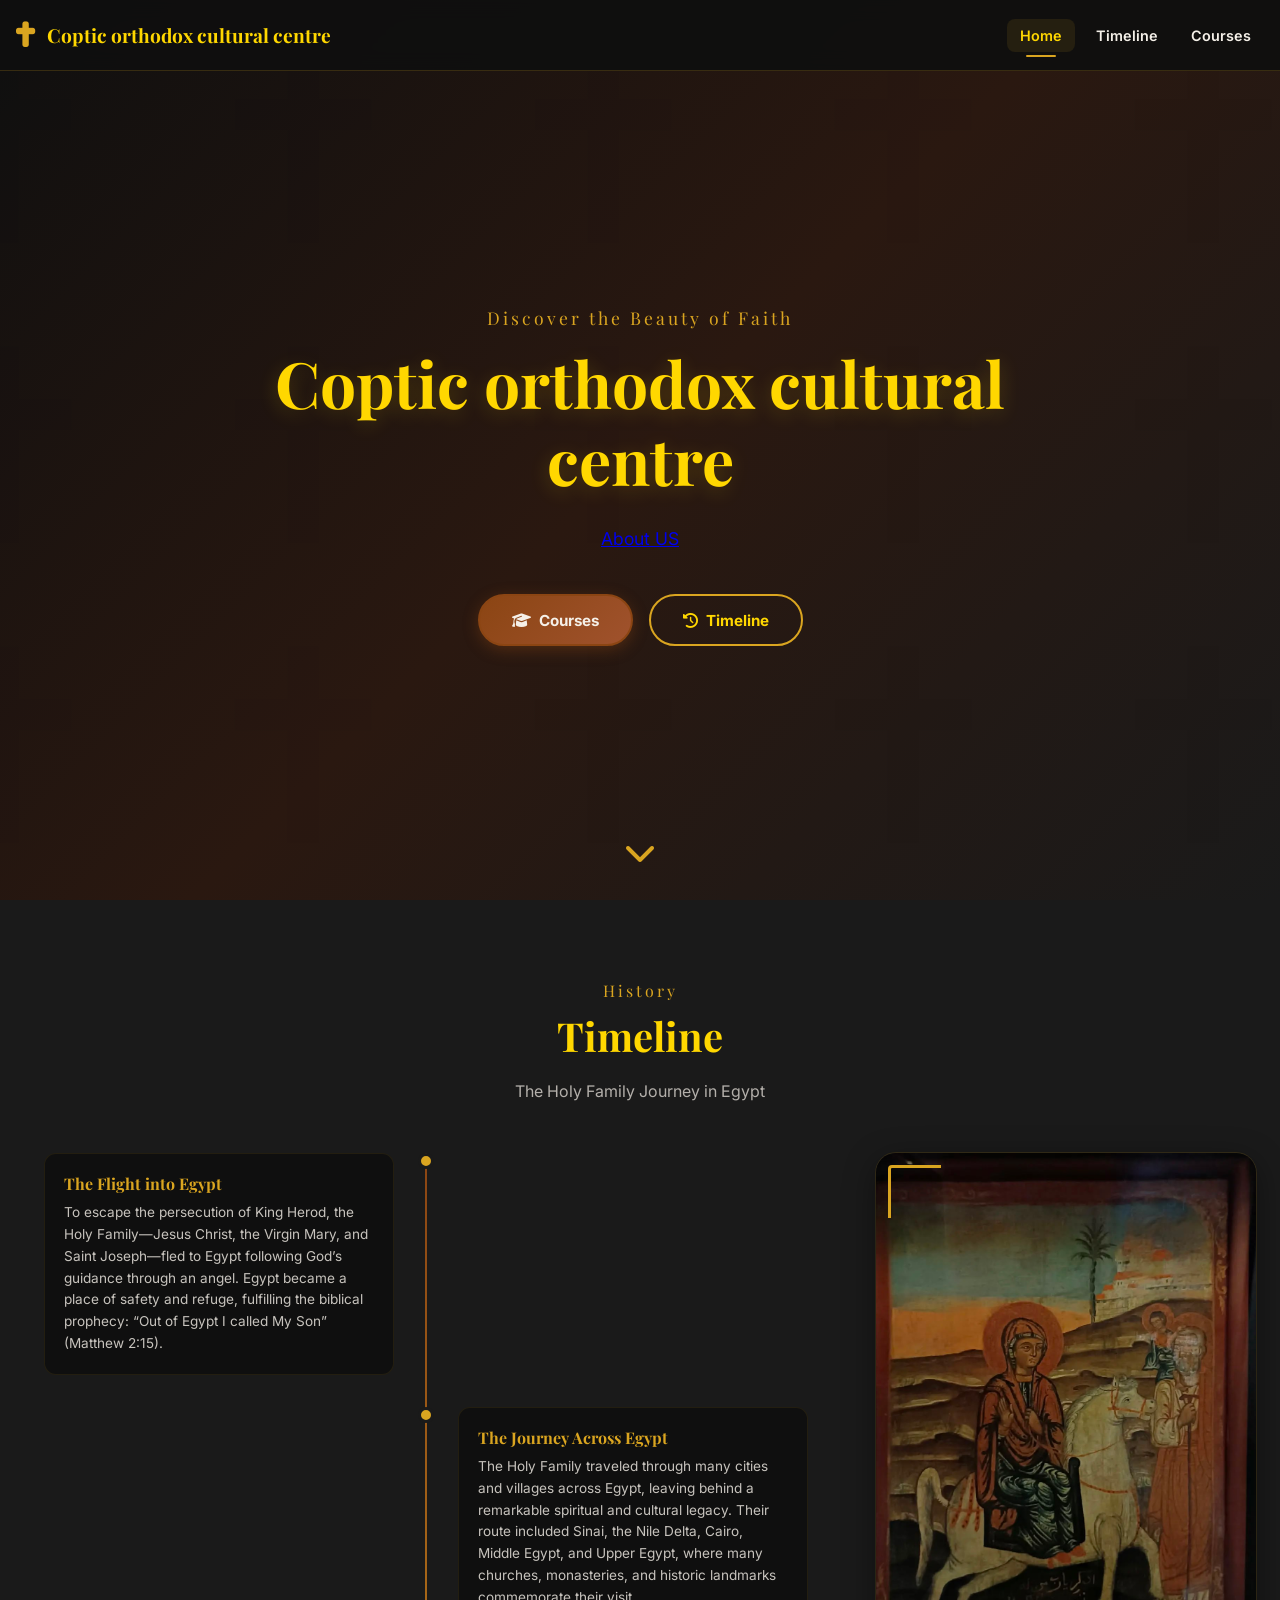
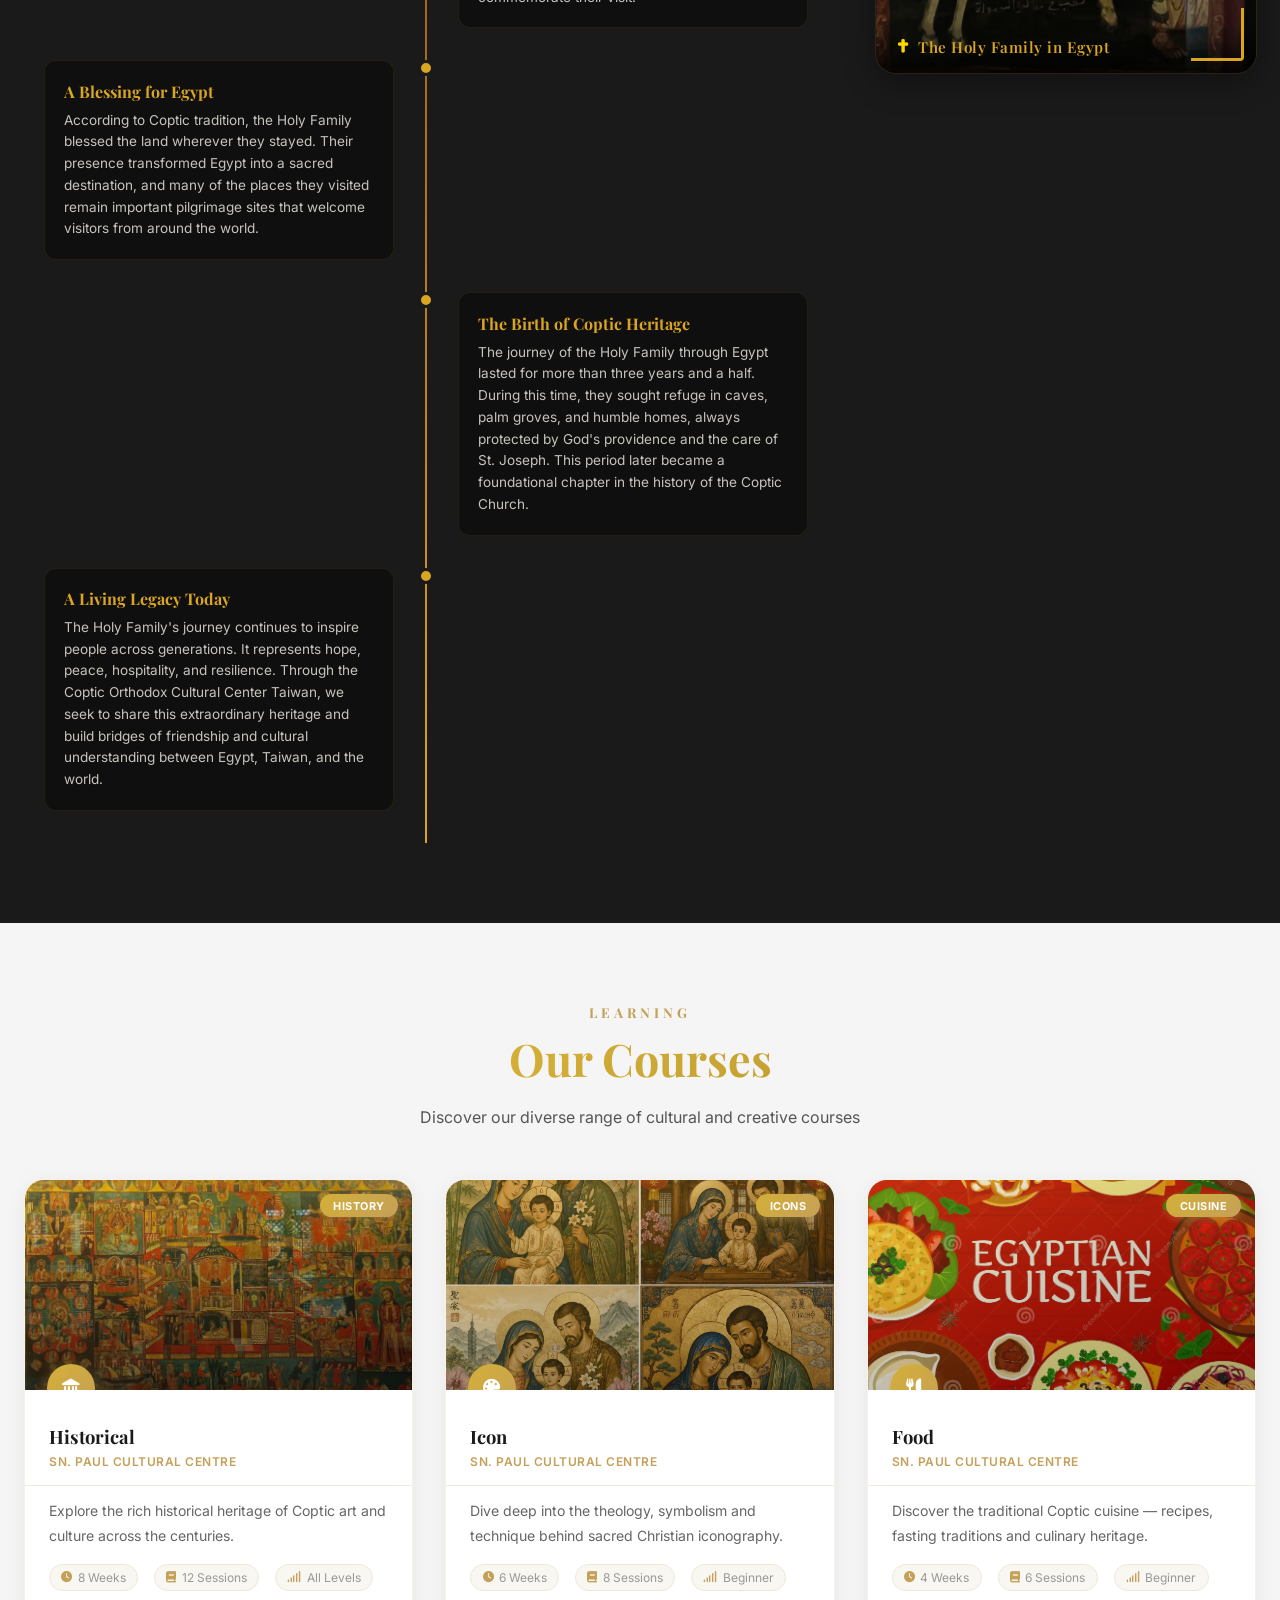
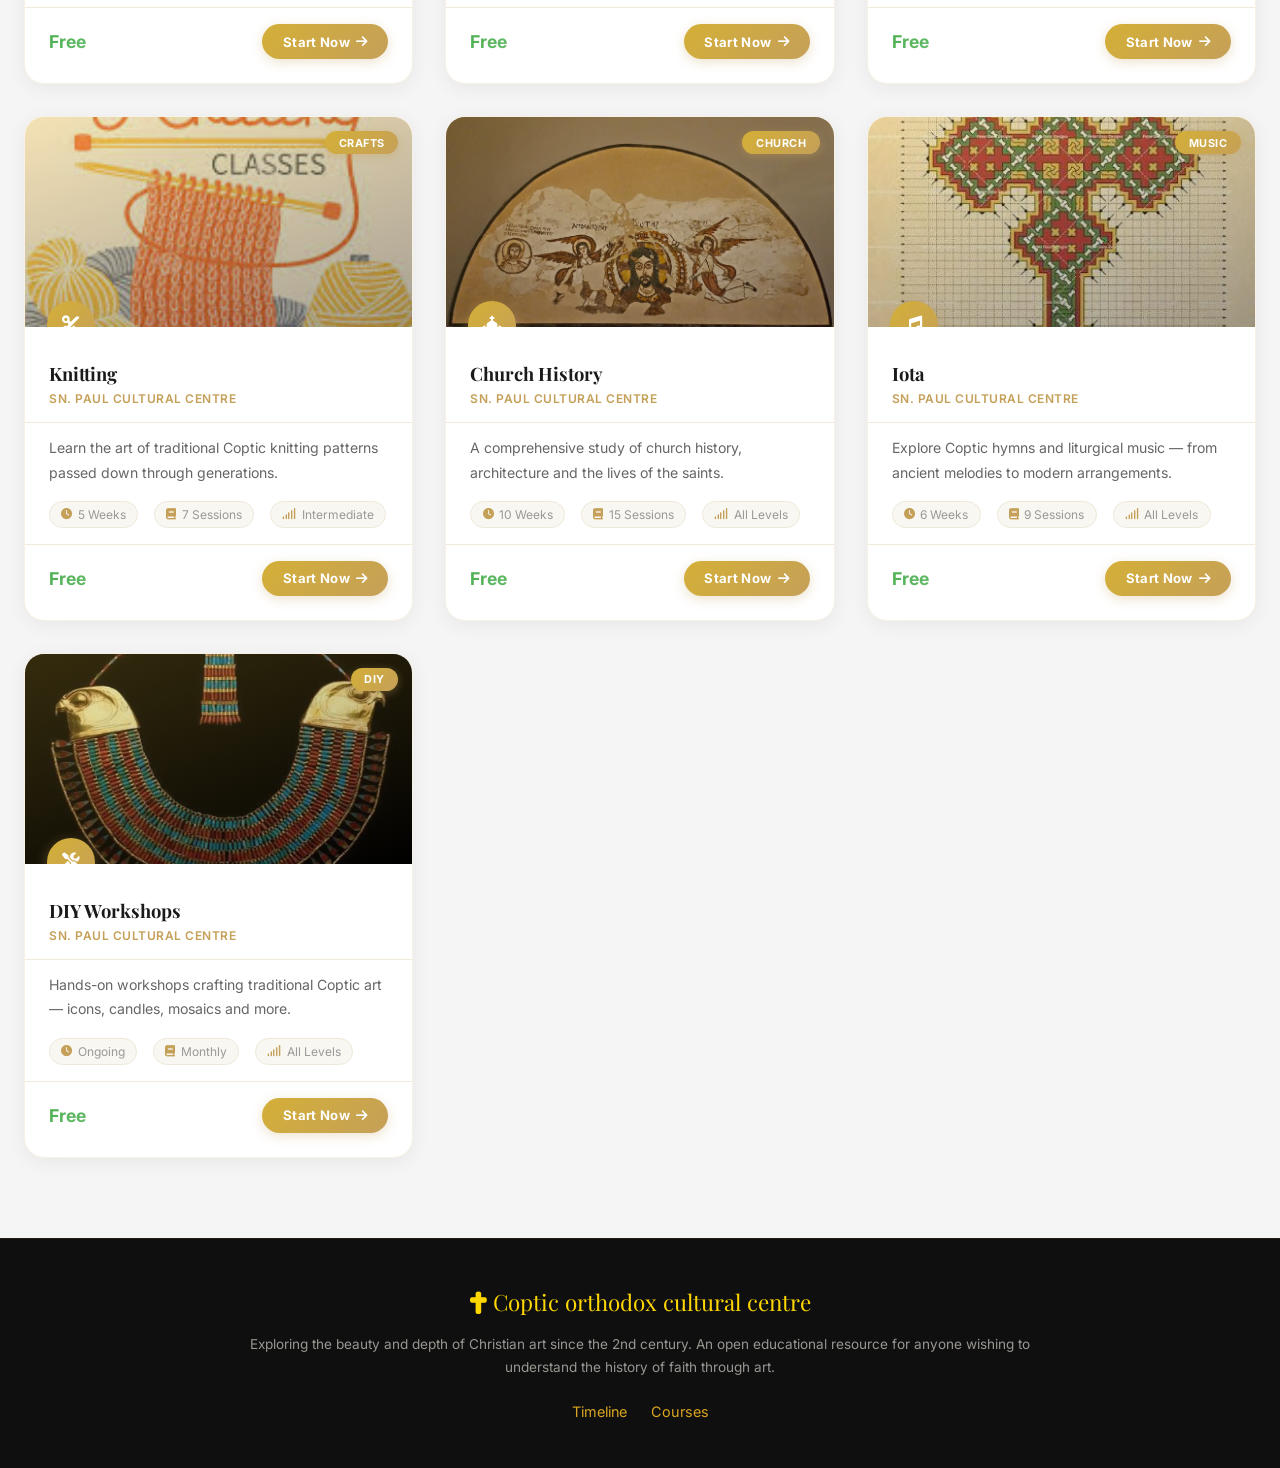
==== commit 416cc12f: "Add files via upload" ====
--- a/index.html
+++ b/index.html
@@ -1,1491 +1,144 @@
-<!DOCTYPE html>
-<html lang="en" dir="ltr">
-<head>
-    <meta charset="UTF-8">
-    <meta name="viewport" content="width=device-width, initial-scale=1.0, maximum-scale=5.0, user-scalable=yes">
-    <title>الفن المسيحي المبكر | Early Christian Art</title>
-    <link href="https://fonts.googleapis.com/css2?family=Amiri:wght@400;700&family=Cairo:wght@300;400;600;700&family=Playfair+Display:wght@400;700&family=Inter:wght@300;400;600;700&display=swap" rel="stylesheet">
-    <link rel="stylesheet" href="https://cdnjs.cloudflare.com/ajax/libs/font-awesome/6.4.0/css/all.min.css">
-    <style>
-        :root {
-            --primary: #8B4513;
-            --primary-light: #A0522D;
-            --secondary: #DAA520;
-            --gold: #FFD700;
-            --dark: #1a1a1a;
-            --darker: #0f0f0f;
-            --light: #f5f0e8;
-            --cream: #faf6ef;
-            --text: #2c2c2c;
-            --text-light: #666;
-            --border: #d4c4a8;
-            --shadow: rgba(0,0,0,0.15);
-            --shadow-lg: rgba(0,0,0,0.25);
-        }
-
-        * { margin: 0; padding: 0; box-sizing: border-box; }
-
-        body {
-            font-family: 'Cairo', sans-serif;
-            background: var(--darker);
-            color: var(--light);
-            overflow-x: hidden;
-            -webkit-font-smoothing: antialiased;
-            -moz-osx-font-smoothing: grayscale;
-        }
-
-        body[dir="ltr"] { font-family: 'Inter', sans-serif; }
-        body[dir="ltr"] .hero-title,
-        body[dir="ltr"] .section-title,
-        body[dir="ltr"] .section-label,
-        body[dir="ltr"] .timeline-date,
-        body[dir="ltr"] .gallery-title,
-        body[dir="ltr"] .lightbox-title,
-        body[dir="ltr"] .course-title,
-        body[dir="ltr"] .footer-logo,
-        body[dir="ltr"] .loading-text,
-        body[dir="ltr"] .hero-subtitle,
-        body[dir="ltr"] .logo { font-family: 'Playfair Display', serif; }
-
-        ::-webkit-scrollbar { width: 8px; }
-        ::-webkit-scrollbar-track { background: var(--darker); }
-        ::-webkit-scrollbar-thumb { background: var(--primary); border-radius: 4px; }
-
-        .navbar {
-            position: fixed;
-            top: 0;
-            width: 100%;
-            z-index: 1000;
-            background: rgba(15, 15, 15, 0.95);
-            backdrop-filter: blur(10px);
-            -webkit-backdrop-filter: blur(10px);
-            border-bottom: 1px solid rgba(218, 165, 32, 0.2);
-            padding: 0 1rem;
-            transition: all 0.3s ease;
-        }
-
-        .nav-container {
-            max-width: 1400px;
-            margin: 0 auto;
-            display: flex;
-            justify-content: space-between;
-            align-items: center;
-            height: 70px;
-        }
-
-        .logo {
-            display: flex;
-            align-items: center;
-            gap: 12px;
-            font-family: 'Amiri', serif;
-            font-size: 1.2rem;
-            font-weight: 700;
-            color: var(--gold);
-            text-decoration: none;
-            white-space: nowrap;
-        }
-
-        .logo i { font-size: 1.6rem; color: var(--secondary); }
-
-        .nav-links {
-            display: flex;
-            gap: 0.5rem;
-            list-style: none;
-            align-items: center;
-        }
-
-        .nav-links a {
-            color: var(--light);
-            text-decoration: none;
-            font-weight: 600;
-            font-size: 0.9rem;
-            padding: 0.5rem 0.8rem;
-            border-radius: 8px;
-            transition: all 0.3s ease;
-            position: relative;
-            white-space: nowrap;
-        }
-
-        .nav-links a:hover, .nav-links a.active {
-            color: var(--gold);
-            background: rgba(218, 165, 32, 0.1);
-        }
-
-        .nav-links a.active::after {
-            content: '';
-            position: absolute;
-            bottom: -5px;
-            left: 50%;
-            transform: translateX(-50%);
-            width: 30px;
-            height: 2px;
-            background: var(--secondary);
-            border-radius: 2px;
-        }
-
-        .lang-switcher {
-            display: flex;
-            align-items: center;
-            gap: 0.5rem;
-            background: rgba(218, 165, 32, 0.1);
-            border: 1px solid rgba(218, 165, 32, 0.3);
-            border-radius: 25px;
-            padding: 0.3rem 0.6rem;
-            cursor: pointer;
-            color: var(--gold);
-            font-weight: 700;
-            font-size: 0.8rem;
-            transition: all 0.3s ease;
-            white-space: nowrap;
-        }
-
-        .lang-switcher:hover {
-            background: rgba(218, 165, 32, 0.2);
-            transform: scale(1.05);
-        }
-
-        .lang-switcher i { font-size: 0.9rem; }
-
-        .mobile-menu-btn {
-            display: none;
-            background: none;
-            border: none;
-            color: var(--gold);
-            font-size: 1.5rem;
-            cursor: pointer;
-            padding: 0.5rem;
-        }
-
-        .hero {
-            min-height: 100vh;
-            min-height: 100dvh;
-            display: flex;
-            align-items: center;
-            justify-content: center;
-            position: relative;
-            background: linear-gradient(135deg, var(--darker) 0%, #2a1810 50%, var(--dark) 100%);
-            overflow: hidden;
-            padding: 100px 1.5rem 3rem;
-        }
-
-        .hero::before {
-            content: '';
-            position: absolute;
-            top: 0; left: 0; right: 0; bottom: 0;
-            background: url('data:image/svg+xml,<svg xmlns="http://www.w3.org/2000/svg" viewBox="0 0 100 100"><text y=".9em" font-size="90">✝</text></svg>') center/300px repeat;
-            opacity: 0.03;
-            animation: float 20s linear infinite;
-        }
-
-        @keyframes float {
-            0% { transform: translateY(0); }
-            100% { transform: translateY(-100px); }
-        }
-
-        .hero-content {
-            text-align: center;
-            max-width: 900px;
-            z-index: 2;
-            width: 100%;
-        }
-
-        .hero-subtitle {
-            font-family: 'Amiri', serif;
-            font-size: 1.1rem;
-            color: var(--secondary);
-            margin-bottom: 1rem;
-            letter-spacing: 3px;
-        }
-
-        .hero-title {
-            font-family: 'Amiri', serif;
-            font-size: clamp(2rem, 6vw, 4rem);
-            font-weight: 700;
-            color: var(--gold);
-            margin-bottom: 1.5rem;
-            line-height: 1.2;
-            text-shadow: 0 4px 20px rgba(255, 215, 0, 0.2);
-        }
-
-        .hero-desc {
-            font-size: clamp(0.9rem, 2vw, 1.1rem);
-            color: rgba(245, 240, 232, 0.8);
-            line-height: 1.8;
-            margin-bottom: 2.5rem;
-            max-width: 700px;
-            margin-left: auto;
-            margin-right: auto;
-        }
-
-        .hero-buttons {
-            display: flex;
-            gap: 1rem;
-            justify-content: center;
-            flex-wrap: wrap;
-        }
-
-        .btn {
-            padding: 0.9rem 2rem;
-            border-radius: 50px;
-            font-family: inherit;
-            font-weight: 700;
-            font-size: 0.95rem;
-            cursor: pointer;
-            transition: all 0.3s ease;
-            text-decoration: none;
-            display: inline-flex;
-            align-items: center;
-            gap: 0.5rem;
-            border: 2px solid transparent;
-            white-space: nowrap;
-            touch-action: manipulation;
-        }
-
-        .btn-primary {
-            background: linear-gradient(135deg, var(--primary), var(--primary-light));
-            color: var(--light);
-            border-color: var(--primary);
-            box-shadow: 0 4px 15px rgba(139, 69, 19, 0.4);
-        }
-
-        .btn-primary:hover {
-            transform: translateY(-2px);
-            box-shadow: 0 6px 25px rgba(139, 69, 19, 0.6);
-        }
-
-        .btn-outline {
-            background: transparent;
-            color: var(--gold);
-            border-color: var(--secondary);
-        }
-
-        .btn-outline:hover {
-            background: rgba(218, 165, 32, 0.1);
-            transform: translateY(-2px);
-        }
-
-        .hero-scroll {
-            position: absolute;
-            bottom: 2rem;
-            left: 50%;
-            transform: translateX(-50%);
-            animation: bounce 2s infinite;
-        }
-
-        .hero-scroll i { font-size: 2rem; color: var(--secondary); }
-
-        @keyframes bounce {
-            0%, 20%, 50%, 80%, 100% { transform: translateX(-50%) translateY(0); }
-            40% { transform: translateX(-50%) translateY(-10px); }
-            60% { transform: translateX(-50%) translateY(-5px); }
-        }
-
-        .section {
-            padding: 5rem 1.5rem;
-            max-width: 1400px;
-            margin: 0 auto;
-        }
-
-        .section-header {
-            text-align: center;
-            margin-bottom: 3rem;
-        }
-
-        .section-label {
-            font-family: 'Amiri', serif;
-            font-size: 1rem;
-            color: var(--secondary);
-            letter-spacing: 3px;
-            margin-bottom: 0.5rem;
-        }
-
-        .section-title {
-            font-family: 'Amiri', serif;
-            font-size: clamp(1.8rem, 4vw, 2.5rem);
-            color: var(--gold);
-            margin-bottom: 1rem;
-        }
-
-        .section-desc {
-            color: rgba(245, 240, 232, 0.7);
-            max-width: 600px;
-            margin: 0 auto;
-            line-height: 1.7;
-            font-size: clamp(0.85rem, 2vw, 1rem);
-        }
-
-        .gallery-section { background: var(--dark); }
-
-        .gallery-filters {
-            display: flex;
-            justify-content: center;
-            gap: 0.5rem;
-            margin-bottom: 2rem;
-            flex-wrap: wrap;
-        }
-
-        .filter-btn {
-            padding: 0.5rem 1.2rem;
-            background: rgba(255,255,255,0.05);
-            border: 1px solid rgba(218, 165, 32, 0.3);
-            color: var(--light);
-            border-radius: 25px;
-            cursor: pointer;
-            font-family: inherit;
-            font-weight: 600;
-            font-size: 0.85rem;
-            transition: all 0.3s ease;
-            white-space: nowrap;
-            touch-action: manipulation;
-        }
-
-        .filter-btn:hover, .filter-btn.active {
-            background: var(--primary);
-            border-color: var(--primary);
-            color: var(--light);
-        }
-
-        .gallery-grid {
-            display: grid;
-            grid-template-columns: repeat(auto-fill, minmax(280px, 1fr));
-            gap: 1.5rem;
-        }
-
-        .gallery-item {
-            position: relative;
-            border-radius: 12px;
-            overflow: hidden;
-            cursor: pointer;
-            background: var(--darker);
-            border: 1px solid rgba(218, 165, 32, 0.1);
-            transition: all 0.4s ease;
-            aspect-ratio: 4/3;
-        }
-
-        .gallery-item:hover {
-            transform: translateY(-5px);
-            box-shadow: 0 10px 30px rgba(0,0,0,0.4);
-            border-color: rgba(218, 165, 32, 0.4);
-        }
-
-        .gallery-item img {
-            width: 100%;
-            height: 100%;
-            object-fit: cover;
-            transition: transform 0.5s ease;
-        }
-
-        .gallery-item:hover img { transform: scale(1.05); }
-
-        .gallery-overlay {
-            position: absolute;
-            bottom: 0;
-            left: 0;
-            right: 0;
-            padding: 1.5rem;
-            background: linear-gradient(transparent, rgba(0,0,0,0.9));
-            transform: translateY(20px);
-            opacity: 0;
-            transition: all 0.3s ease;
-        }
-
-        .gallery-item:hover .gallery-overlay {
-            transform: translateY(0);
-            opacity: 1;
-        }
-
-        .gallery-title {
-            font-family: 'Amiri', serif;
-            font-size: 1.1rem;
-            color: var(--gold);
-            margin-bottom: 0.3rem;
-        }
-
-        .gallery-meta {
-            font-size: 0.8rem;
-            color: rgba(245, 240, 232, 0.7);
-        }
-
-        .gallery-tag {
-            position: absolute;
-            top: 1rem;
-            right: 1rem;
-            background: rgba(139, 69, 19, 0.9);
-            color: var(--light);
-            padding: 0.3rem 0.8rem;
-            border-radius: 20px;
-            font-size: 0.7rem;
-            font-weight: 600;
-        }
-
-        body[dir="ltr"] .gallery-tag { right: auto; left: 1rem; }
-
-        .lightbox {
-            display: none;
-            position: fixed;
-            top: 0;
-            left: 0;
-            width: 100%;
-            height: 100%;
-            background: rgba(0,0,0,0.95);
-            z-index: 2000;
-            justify-content: center;
-            align-items: center;
-            padding: 1rem;
-        }
-
-        .lightbox.active { display: flex; }
-
-        .lightbox-content {
-            max-width: 900px;
-            width: 100%;
-            background: var(--dark);
-            border-radius: 16px;
-            overflow: hidden;
-            border: 1px solid rgba(218, 165, 32, 0.2);
-            max-height: 90vh;
-            max-height: 90dvh;
-            overflow-y: auto;
-            -webkit-overflow-scrolling: touch;
-        }
-
-        .lightbox-img {
-            width: 100%;
-            max-height: 50vh;
-            object-fit: contain;
-            background: var(--darker);
-        }
-
-        .lightbox-info { padding: 1.5rem; }
-
-        .lightbox-title {
-            font-family: 'Amiri', serif;
-            font-size: clamp(1.3rem, 3vw, 1.8rem);
-            color: var(--gold);
-            margin-bottom: 0.5rem;
-        }
-
-        .lightbox-meta {
-            color: var(--secondary);
-            font-size: 0.85rem;
-            margin-bottom: 1rem;
-        }
-
-        .lightbox-desc {
-            color: rgba(245, 240, 232, 0.8);
-            line-height: 1.8;
-            margin-bottom: 1rem;
-            font-size: clamp(0.85rem, 2vw, 0.95rem);
-        }
-
-        .lightbox-close {
-            position: absolute;
-            top: 1rem;
-            left: 1rem;
-            background: rgba(255,255,255,0.1);
-            border: none;
-            color: var(--light);
-            width: 45px;
-            height: 45px;
-            border-radius: 50%;
-            cursor: pointer;
-            font-size: 1.3rem;
-            transition: all 0.3s ease;
-            display: flex;
-            align-items: center;
-            justify-content: center;
-            touch-action: manipulation;
-        }
-
-        body[dir="ltr"] .lightbox-close { left: auto; right: 1rem; }
-
-        .lightbox-close:hover { background: var(--primary); }
-
-        .courses-section { background: var(--darker); }
-
-        .courses-grid {
-            display: grid;
-            grid-template-columns: repeat(auto-fill, minmax(320px, 1fr));
-            gap: 1.5rem;
-        }
-
-        .course-card {
-            background: var(--dark);
-            border-radius: 16px;
-            overflow: hidden;
-            border: 1px solid rgba(218, 165, 32, 0.1);
-            transition: all 0.4s ease;
-            position: relative;
-            display: flex;
-            flex-direction: column;
-        }
-
-        .course-card:hover {
-            transform: translateY(-8px);
-            box-shadow: 0 15px 40px rgba(0,0,0,0.3);
-            border-color: rgba(218, 165, 32, 0.3);
-        }
-
-        .course-header {
-            padding: 1.5rem;
-            background: linear-gradient(135deg, var(--primary), var(--primary-light));
-            position: relative;
-            overflow: hidden;
-        }
-
-        .course-header::before {
-            content: '';
-            position: absolute;
-            top: -50%;
-            right: -50%;
-            width: 100%;
-            height: 100%;
-            background: rgba(255,255,255,0.05);
-            transform: rotate(45deg);
-        }
-
-        body[dir="ltr"] .course-header::before { right: auto; left: -50%; }
-
-        .course-icon {
-            font-size: 2rem;
-            color: var(--gold);
-            margin-bottom: 0.8rem;
-        }
-
-        .course-title {
-            font-family: 'Amiri', serif;
-            font-size: 1.2rem;
-            color: var(--light);
-            margin-bottom: 0.3rem;
-        }
-
-        .course-provider {
-            font-size: 0.8rem;
-            color: rgba(245, 240, 232, 0.8);
-        }
-
-        .course-body {
-            padding: 1.2rem 1.5rem;
-            flex: 1;
-        }
-
-        .course-desc {
-            color: rgba(245, 240, 232, 0.7);
-            font-size: 0.9rem;
-            line-height: 1.7;
-            margin-bottom: 1.2rem;
-        }
-
-        .course-meta {
-            display: flex;
-            gap: 1rem;
-            margin-bottom: 1rem;
-            flex-wrap: wrap;
-        }
-
-        .course-meta-item {
-            display: flex;
-            align-items: center;
-            gap: 0.4rem;
-            font-size: 0.8rem;
-            color: var(--secondary);
-        }
-
-        .course-footer {
-            padding: 1rem 1.5rem 1.5rem;
-            display: flex;
-            justify-content: space-between;
-            align-items: center;
-            gap: 1rem;
-        }
-
-        .course-price {
-            font-size: 1.2rem;
-            font-weight: 700;
-            color: var(--gold);
-        }
-
-        .course-price.free { color: #4CAF50; }
-
-        .course-link {
-            padding: 0.6rem 1.2rem;
-            background: var(--secondary);
-            color: var(--dark);
-            text-decoration: none;
-            border-radius: 25px;
-            font-weight: 700;
-            font-size: 0.85rem;
-            transition: all 0.3s ease;
-            white-space: nowrap;
-            display: inline-flex;
-            align-items: center;
-            gap: 0.3rem;
-            touch-action: manipulation;
-        }
-
-        .course-link:hover {
-            background: var(--gold);
-            transform: scale(1.05);
-        }
-
-        .course-badge {
-            position: absolute;
-            top: 1rem;
-            left: 1rem;
-            background: var(--gold);
-            color: var(--dark);
-            padding: 0.25rem 0.7rem;
-            border-radius: 20px;
-            font-size: 0.7rem;
-            font-weight: 700;
-        }
-
-        body[dir="ltr"] .course-badge { left: auto; right: 1rem; }
-
-        .timeline-section { background: var(--dark); }
-
-        .timeline {
-            position: relative;
-            max-width: 800px;
-            margin: 0 auto;
-        }
-
-        .timeline::before {
-            content: '';
-            position: absolute;
-            top: 0;
-            bottom: 0;
-            right: 50%;
-            width: 2px;
-            background: linear-gradient(to bottom, var(--primary), var(--secondary));
-            transform: translateX(50%);
-        }
-
-        .timeline-item {
-            display: flex;
-            justify-content: flex-end;
-            padding-right: 2rem;
-            position: relative;
-            margin-bottom: 2rem;
-            width: 50%;
-        }
-
-        .timeline-item:nth-child(even) {
-            justify-content: flex-start;
-            padding-right: 0;
-            padding-left: 2rem;
-            margin-left: 50%;
-        }
-
-        .timeline-dot {
-            position: absolute;
-            right: -8px;
-            top: 0;
-            width: 16px;
-            height: 16px;
-            background: var(--secondary);
-            border-radius: 50%;
-            border: 3px solid var(--dark);
-        }
-
-        .timeline-item:nth-child(even) .timeline-dot { right: auto; left: -8px; }
-
-        .timeline-content {
-            background: var(--darker);
-            padding: 1.2rem;
-            border-radius: 12px;
-            border: 1px solid rgba(218, 165, 32, 0.1);
-            max-width: 350px;
-        }
-
-        .timeline-date {
-            font-family: 'Amiri', serif;
-            color: var(--secondary);
-            font-size: 1rem;
-            font-weight: 700;
-            margin-bottom: 0.5rem;
-        }
-
-        .timeline-text {
-            color: rgba(245, 240, 232, 0.8);
-            font-size: 0.85rem;
-            line-height: 1.6;
-        }
-
-        .footer {
-            background: var(--darker);
-            border-top: 1px solid rgba(218, 165, 32, 0.1);
-            padding: 3rem 1.5rem;
-            text-align: center;
-        }
-
-        .footer-content {
-            max-width: 800px;
-            margin: 0 auto;
-        }
-
-        .footer-logo {
-            font-family: 'Amiri', serif;
-            font-size: 1.4rem;
-            color: var(--gold);
-            margin-bottom: 1rem;
-        }
-
-        .footer-text {
-            color: rgba(245, 240, 232, 0.6);
-            font-size: 0.85rem;
-            line-height: 1.7;
-        }
-
-        .footer-links {
-            display: flex;
-            justify-content: center;
-            gap: 1.5rem;
-            margin-top: 1.5rem;
-            flex-wrap: wrap;
-        }
-
-        .footer-links a {
-            color: var(--secondary);
-            text-decoration: none;
-            transition: color 0.3s ease;
-            font-size: 0.9rem;
-        }
-
-        .footer-links a:hover { color: var(--gold); }
-
-        @media (max-width: 768px) {
-            .nav-container { height: 60px; }
-            .logo { font-size: 1rem; gap: 8px; }
-            .logo i { font-size: 1.3rem; }
-
-            .nav-links {
-                display: none;
-                position: absolute;
-                top: 60px;
-                left: 0;
-                right: 0;
-                background: var(--darker);
-                flex-direction: column;
-                padding: 1rem;
-                gap: 0.5rem;
-                border-bottom: 1px solid rgba(218, 165, 32, 0.2);
-            }
-
-            .nav-links.active { display: flex; }
-
-            .nav-links a {
-                padding: 0.8rem 1rem;
-                width: 100%;
-                text-align: center;
-            }
-
-            .mobile-menu-btn { display: block; }
-
-            .hero {
-                padding: 80px 1rem 2rem;
-                min-height: 100svh;
-            }
-
-            .btn { padding: 0.8rem 1.5rem; font-size: 0.9rem; }
-
-            .timeline::before { right: 20px; }
-            body[dir="ltr"] .timeline::before { right: auto; left: 20px; }
-
-            .timeline-item,
-            .timeline-item:nth-child(even) {
-                width: 100%;
-                margin-left: 0;
-                padding-right: 3rem;
-                padding-left: 0;
-                justify-content: flex-end;
-            }
-
-            body[dir="ltr"] .timeline-item,
-            body[dir="ltr"] .timeline-item:nth-child(even) {
-                padding-right: 0;
-                padding-left: 3rem;
-                justify-content: flex-start;
-            }
-
-            .timeline-item:nth-child(even) .timeline-dot,
-            .timeline-dot { right: 12px; left: auto; }
-
-            body[dir="ltr"] .timeline-item:nth-child(even) .timeline-dot,
-            body[dir="ltr"] .timeline-dot { right: auto; left: 12px; }
-
-            .courses-grid { grid-template-columns: 1fr; }
-
-            .gallery-grid {
-                grid-template-columns: repeat(auto-fill, minmax(250px, 1fr));
-                gap: 1rem;
-            }
-
-            .section { padding: 3rem 1rem; }
-
-            .gallery-filters { gap: 0.4rem; }
-            .filter-btn { padding: 0.4rem 0.9rem; font-size: 0.8rem; }
-
-            .course-footer {
-                flex-direction: column;
-                align-items: stretch;
-                gap: 0.8rem;
-            }
-
-            .course-link { text-align: center; justify-content: center; }
-
-            .lightbox-content { max-height: 85vh; max-height: 85dvh; }
-        }
-
-        @media (max-width: 480px) {
-            .gallery-grid { grid-template-columns: 1fr; }
-            .hero-buttons { flex-direction: column; width: 100%; }
-            .btn { width: 100%; justify-content: center; }
-            .courses-grid { grid-template-columns: 1fr; }
-        }
-
-        .fade-in {
-            opacity: 0;
-            transform: translateY(30px);
-            transition: all 0.6s ease;
-        }
-
-        .fade-in.visible {
-            opacity: 1;
-            transform: translateY(0);
-        }
-
-        .loading-overlay {
-            position: fixed;
-            top: 0;
-            left: 0;
-            width: 100%;
-            height: 100%;
-            background: var(--darker);
-            z-index: 9999;
-            display: flex;
-            justify-content: center;
-            align-items: center;
-            flex-direction: column;
-            gap: 1rem;
-            transition: opacity 0.5s ease;
-        }
-
-        .loading-overlay.hidden {
-            opacity: 0;
-            pointer-events: none;
-        }
-
-        .loading-spinner {
-            width: 50px;
-            height: 50px;
-            border: 3px solid rgba(218, 165, 32, 0.2);
-            border-top-color: var(--secondary);
-            border-radius: 50%;
-            animation: spin 1s linear infinite;
-        }
-
-        @keyframes spin { to { transform: rotate(360deg); } }
-
-        .loading-text {
-            font-family: 'Amiri', serif;
-            color: var(--secondary);
-            font-size: 1.1rem;
-        }
-
-        @media (hover: none) {
-            .gallery-overlay {
-                transform: translateY(0);
-                opacity: 1;
-                background: linear-gradient(transparent 30%, rgba(0,0,0,0.85));
-                padding: 1rem;
-            }
-            .gallery-item:hover { transform: none; }
-            .gallery-item:active { transform: scale(0.98); }
-        }
-
-        @media (prefers-reduced-motion: reduce) {
-            *, *::before, *::after {
-                animation-duration: 0.01ms !important;
-                animation-iteration-count: 1 !important;
-                transition-duration: 0.01ms !important;
-            }
-        }
-    </style>
-<base target="_blank">
-<base target="_blank">
-</head>
-<body dir="ltr">
-    <div class="loading-overlay" id="loading">
-        <div class="loading-spinner"></div>
-        <div class="loading-text" data-ar="جارٍ التحميل..." data-en="Loading...">Loading...</div>
-    </div>
-
-    <nav class="navbar">
-        <div class="nav-container">
-            <a href="#" class="logo">
-                <i class="fas fa-cross"></i>
-                <span data-ar="الفن المسيحي المبكر" data-en="Early Christian Art">Early Christian Art</span>
-            </a>
-            <ul class="nav-links" id="navLinks">
-                <li><a href="#home" class="active" data-ar="الرئيسية" data-en="Home">Home</a></li>
-                <li><a href="#gallery" data-ar="المعرض" data-en="Gallery">Gallery</a></li>
-                <li><a href="#timeline" data-ar="التاريخ" data-en="Timeline">Timeline</a></li>
-                <li><a href="#courses" data-ar="الكورسات" data-en="Courses">Courses</a></li>
-                <li>
-                    
-                </li>
-            </ul>
-            <button class="mobile-menu-btn" id="mobileMenuBtn" aria-label="Menu">
-                <i class="fas fa-bars"></i>
-            </button>
-        </div>
-    </nav>
-
-    <section class="hero" id="home">
-        <div class="hero-content">
-            <div class="hero-subtitle" data-ar="اكتشف جمال الإيمان" data-en="Discover the Beauty of Faith">Discover the Beauty of Faith</div>
-            <h1 class="hero-title" data-ar="الفن المسيحي المبكر" data-en="Early Christian Art">Early Christian Art</h1>
-            <p class="hero-desc" data-ar="رحلة عبر الزمن لاستكشاف أقدم الأعمال الفنية المسيحية من القرن الثاني حتى السابع الميلادي. من الكاتاكومب الرومانية إلى أيقونات سيناء، اكتشف كيف عبر المؤمنون الأوائل عن إيمانهم بالفن." data-en="A journey through time to explore the earliest Christian artworks from the 2nd to the 7th century. From the Roman catacombs to the icons of Sinai, discover how the first believers expressed their faith through art.">
-                A journey through time to explore the earliest Christian artworks from the 2nd to the 7th century. From the Roman catacombs to the icons of Sinai, discover how the first believers expressed their faith through art.
-            </p>
-            <div class="hero-buttons">
-                <a href="#gallery" class="btn btn-primary">
-                    <i class="fas fa-images"></i>
-                    <span data-ar="استكشف المعرض" data-en="Explore Gallery">Explore Gallery</span>
-                </a>
-                <a href="#courses" class="btn btn-outline">
-                    <i class="fas fa-graduation-cap"></i>
-                    <span data-ar="الكورسات" data-en="Courses">Courses</span>
-                </a>
-            </div>
-        </div>
-        <div class="hero-scroll">
-            <i class="fas fa-chevron-down"></i>
-        </div>
-    </section>
-
-    <section class="section gallery-section" id="gallery">
-        <div class="section-header fade-in">
-            <div class="section-label" data-ar="المعرض" data-en="Gallery">Gallery</div>
-            <h2 class="section-title" data-ar="صور مسيحية قديمة" data-en="Ancient Christian Images">Ancient Christian Images</h2>
-            <p class="section-desc" data-ar="مجموعة من أهم الأعمال الفنية المسيحية من العصور الأولى" data-en="A collection of the most important Christian artworks from the early ages">A collection of the most important Christian artworks from the early ages</p>
-        </div>
-
-        <div class="gallery-filters fade-in">
-            <button class="filter-btn active" data-filter="all" data-ar="الكل" data-en="All">All</button>
-            <button class="filter-btn" data-filter="catacomb" data-ar="الكاتاكومب" data-en="Catacombs">Catacombs</button>
-            <button class="filter-btn" data-filter="icon" data-ar="أيقونات" data-en="Icons">Icons</button>
-            <button class="filter-btn" data-filter="mosaic" data-ar="فسيفساء" data-en="Mosaics">Mosaics</button>
-            <button class="filter-btn" data-filter="sarcophagus" data-ar="توابيت" data-en="Sarcophagi">Sarcophagi</button>
-        </div>
-
-        <div class="gallery-grid" id="galleryGrid"></div>
-    </section>
-
-    <div class="lightbox" id="lightbox">
-        <button class="lightbox-close" id="lightboxClose" aria-label="Close">
-            <i class="fas fa-times"></i>
-        </button>
-        <div class="lightbox-content">
-            <img class="lightbox-img" id="lightboxImg" src="" alt="">
-            <div class="lightbox-info">
-                <h3 class="lightbox-title" id="lightboxTitle"></h3>
-                <div class="lightbox-meta" id="lightboxMeta"></div>
-                <p class="lightbox-desc" id="lightboxDesc"></p>
-            </div>
-        </div>
-    </div>
-
-    <section class="section timeline-section" id="timeline">
-        <div class="section-header fade-in">
-            <div class="section-label" data-ar="التاريخ" data-en="History">History</div>
-            <h2 class="section-title" data-ar="خط الزمن" data-en="Timeline">Timeline</h2>
-            <p class="section-desc" data-ar="رحلة تطور الفن المسيحي عبر العصور" data-en="A journey through the evolution of Christian art across the ages">A journey through the evolution of Christian art across the ages</p>
-        </div>
-
-        <div class="timeline" id="timelineContainer"></div>
-    </section>
-
-    <section class="section courses-section" id="courses">
-        <div class="section-header fade-in">
-            <div class="section-label" data-ar="التعلم" data-en="Learning">Learning</div>
-            <h2 class="section-title" data-ar="كورسات الفن المسيحي" data-en="Christian Art Courses">Christian Art Courses</h2>
-            <p class="section-desc" data-ar="مصادر تعليمية لتعمق فهمك في تاريخ الفن المسيحي" data-en="Educational resources to deepen your understanding of Christian art history">Educational resources to deepen your understanding of Christian art history</p>
-        </div>
-
-        <div class="courses-grid" id="coursesGrid"></div>
-    </section>
-
-    <footer class="footer">
-        <div class="footer-content">
-            <div class="footer-logo">
-                <i class="fas fa-cross"></i>
-                <span data-ar="الفن المسيحي المبكر" data-en="Early Christian Art">Early Christian Art</span>
-            </div>
-            <p class="footer-text" data-ar="استكشاف جمال وعمق الفن المسيحي منذ القرن الثاني الميلادي. مصدر تعليمي مفتوح لكل من يرغب في فهم تاريخ الإيمان عبر الفن." data-en="Exploring the beauty and depth of Christian art since the 2nd century. An open educational resource for anyone wishing to understand the history of faith through art.">
-                Exploring the beauty and depth of Christian art since the 2nd century. An open educational resource for anyone wishing to understand the history of faith through art.
-            </p>
-            <div class="footer-links">
-                <a href="#gallery" data-ar="المعرض" data-en="Gallery">Gallery</a>
-                <a href="#timeline" data-ar="التاريخ" data-en="Timeline">Timeline</a>
-                <a href="#courses" data-ar="الكورسات" data-en="Courses">Courses</a>
-            </div>
-        </div>
-    </footer>
-
-    <script>
-        const translations = {
-            ar: {
-                loading: "جارٍ التحميل...",
-                siteTitle: "الفن المسيحي المبكر",
-                nav: { home: "الرئيسية", gallery: "المعرض", timeline: "التاريخ", courses: "الكورسات" },
-                hero: { subtitle: "اكتشف جمال الإيمان", title: "الفن المسيحي المبكر", desc: "رحلة عبر الزمن لاستكشاف أقدم الأعمال الفنية المسيحية من القرن الثاني حتى السابع الميلادي. من الكاتاكومب الرومانية إلى أيقونات سيناء، اكتشف كيف عبر المؤمنون الأوائل عن إيمانهم بالفن.", explore: "استكشف المعرض", coursesBtn: "الكورسات" },
-                gallery: { label: "المعرض", title: "صور مسيحية قديمة", desc: "مجموعة من أهم الأعمال الفنية المسيحية من العصور الأولى", all: "الكل", catacomb: "الكاتاكومب", icon: "أيقونات", mosaic: "فسيفساء", sarcophagus: "توابيت" },
-                timeline: { label: "التاريخ", title: "خط الزمن", desc: "رحلة تطور الفن المسيحي عبر العصور" },
-                courses: { label: "التعلم", title: "كورسات الفن المسيحي", desc: "مصادر تعليمية لتعمق فهمك في تاريخ الفن المسيحي", free: "مجاني", start: "ابدأ الآن", details: "التفاصيل" },
-                footer: { text: "استكشاف جمال وعمق الفن المسيحي منذ القرن الثاني الميلادي. مصدر تعليمي مفتوح لكل من يرغب في فهم تاريخ الإيمان عبر الفن." },
-                lightbox: { close: "إغلاق" }
-            },
-            en: {
-                loading: "Loading...",
-                siteTitle: "Early Christian Art",
-                nav: { home: "Home", gallery: "Gallery", timeline: "Timeline", courses: "Courses" },
-                hero: { subtitle: "Discover the Beauty of Faith", title: "Early Christian Art", desc: "A journey through time to explore the earliest Christian artworks from the 2nd to the 7th century. From the Roman catacombs to the icons of Sinai, discover how the first believers expressed their faith through art.", explore: "Explore Gallery", coursesBtn: "Courses" },
-                gallery: { label: "Gallery", title: "Ancient Christian Images", desc: "A collection of the most important Christian artworks from the early ages", all: "All", catacomb: "Catacombs", icon: "Icons", mosaic: "Mosaics", sarcophagus: "Sarcophagi" },
-                timeline: { label: "History", title: "Timeline", desc: "A journey through the evolution of Christian art across the ages" },
-                courses: { label: "Learning", title: "Christian Art Courses", desc: "Educational resources to deepen your understanding of Christian art history", free: "Free", start: "Start Now", details: "Details" },
-                footer: { text: "Exploring the beauty and depth of Christian art since the 2nd century. An open educational resource for anyone wishing to understand the history of faith through art." },
-                lightbox: { close: "Close" }
-            }
-        };
-
-        let currentLang = 'en';
-
-        const galleryData = [
-            {
-                id: 1, category: "icon",
-                title: { ar: "المسيح بانتوكراتور", en: "Christ Pantocrator" },
-                date: { ar: "القرن السادس الميلادي", en: "6th Century AD" },
-                location: { ar: "دير سانت كاترين، جبل سيناء", en: "St. Catherine's Monastery, Mount Sinai" },
-                image: "https://upload.wikimedia.org/wikipedia/commons/thumb/5/5b/Christ_Pantocrator_-_Saint_Catherine%27s_Monastery.jpg/800px-Christ_Pantocrator_-_Saint_Catherine%27s_Monastery.jpg",
-                desc: { ar: "أقدم أيقونة مسيحية معروفة على الإطلاق، مرسومة بالشمع (الإنكوستيك) على لوح خشبي. تظهر وجه المسيح بانقسام مميز: نصف يعبّر عن اللاهوتية والنصف الآخر عن الإنسانية.", en: "The oldest known Christian icon, painted in encaustic on a wooden panel. It shows Christ's face with a distinctive split: one half expressing divinity and the other humanity." }
-            },
-            {
-                id: 2, category: "catacomb",
-                title: { ar: "الراعي الصالح", en: "The Good Shepherd" },
-                date: { ar: "250-300 م", en: "250-300 AD" },
-                location: { ar: "كاتاكومب بريسيلا، روما", en: "Catacomb of Priscilla, Rome" },
-                image: "https://upload.wikimedia.org/wikipedia/commons/thumb/3/3a/Good_Shepherd_Catacomb_of_Priscilla.jpg/800px-Good_Shepherd_Catacomb_of_Priscilla.jpg",
-                desc: { ar: "أشهر رموز المسيحية المبكرة، يصوّر يسوع شابا بلا لحية يحمل خروفا على كتفيه. مستوحى من الفن الروماني الكلاسيكي ويعبّر عن الرعاية الإلهية.", en: "The most famous symbol of early Christianity, depicting Jesus as a beardless young man carrying a sheep on his shoulders. Inspired by classical Roman art, it expresses divine care." }
-            },
-            {
-                id: 3, category: "catacomb",
-                title: { ar: "يسوع يشفي المفلوج", en: "Jesus Healing the Paralytic" },
-                date: { ar: "235 م", en: "235 AD" },
-                location: { ar: "كنيسة دورا أوروبوس، سوريا", en: "Dura-Europos Church, Syria" },
-                image: "https://upload.wikimedia.org/wikipedia/commons/thumb/8/8e/Dura-Europos_christian_painting.jpg/800px-Dura-Europos_christian_painting.jpg",
-                desc: { ar: "أقدم تصوير معروف ليسوع في فن مسيحي، يظهره شابا قصير الشعر يحمل عصا سحرية (عصا موسى) ويشفي المفلوج. من كنيسة دورا أوروبوس، أقدم كنيسة مسيحية معروفة.", en: "The oldest known depiction of Jesus in Christian art, showing him as a short-haired young man holding a magic wand (Moses' staff) and healing the paralytic. From Dura-Europos, the oldest known Christian church." }
-            },
-            {
-                id: 4, category: "sarcophagus",
-                title: { ar: "تابوت يونيوس باسوس", en: "Sarcophagus of Junius Bassus" },
-                date: { ar: "359 م", en: "359 AD" },
-                location: { ar: "كاتدرائية القديس بطرس، الفاتيكان", en: "St. Peter's Basilica, Vatican" },
-                image: "https://upload.wikimedia.org/wikipedia/commons/thumb/9/9a/Sarcophagus_of_Junius_Bassus.jpg/800px-Sarcophagus_of_Junius_Bassus.jpg",
-                desc: { ar: "تابوت رخامي فاخر لروماني اعتنق المسيحية قبل وفاته. يحتوي على نقوش معقدة تصور مشاهد من العهدين القديم والجديد، من أهم آثار الفن المسيحي المبكر.", en: "A luxurious marble sarcophagus for a Roman who converted to Christianity before his death. It contains intricate carvings depicting scenes from both the Old and New Testaments, one of the most important artifacts of early Christian art." }
-            },
-            {
-                id: 5, category: "catacomb",
-                title: { ar: "إحياء لعازر", en: "The Raising of Lazarus" },
-                date: { ar: "القرن الثالث الميلادي", en: "3rd Century AD" },
-                location: { ar: "كاتاكومب الجورداني، روما", en: "Catacomb of the Jordani, Rome" },
-                image: "https://upload.wikimedia.org/wikipedia/commons/thumb/7/7e/Raising_of_Lazarus_catacomb.jpg/800px-Raising_of_Lazarus_catacomb.jpg",
-                desc: { ar: "جدارية من الكاتاكومب تصور معجزة إحياء لعازر. يظهر يسوع وهو يحمل عصا (فيرجا) مشيرا إليها، وهو تقليد روماني في تصوير المعجزات.", en: "A catacomb fresco depicting the miracle of raising Lazarus. Jesus is shown holding a staff (virga) pointing at it, a Roman tradition in depicting miracles." }
-            },
-            {
-                id: 6, category: "sarcophagus",
-                title: { ar: "صندوق بريشيا", en: "Brescia Casket" },
-                date: { ar: "القرن الرابع الميلادي", en: "4th Century AD" },
-                location: { ar: "متحف بريشيا، إيطاليا", en: "Brescia Museum, Italy" },
-                image: "https://upload.wikimedia.org/wikipedia/commons/thumb/2/2e/Brescia_Casket.jpg/800px-Brescia_Casket.jpg",
-                desc: { ar: "صندوق عاجي منحوت ببراعة يحتوي على مشاهد من حياة المسيح. يعتقد أنه من إنتاج عهد القديس أمبروسيوس في ميلانو، مقر البلاط الإمبراطوري آنذاك.", en: "A masterfully carved ivory casket containing scenes from the life of Christ. Believed to be from the era of St. Ambrose in Milan, the seat of the imperial court at the time." }
-            },
-            {
-                id: 7, category: "mosaic",
-                title: { ar: "فسيفساء العذراء والطفل", en: "Virgin and Child Mosaic" },
-                date: { ar: "432 م", en: "432 AD" },
-                location: { ar: "سانتا ماريا ماجيوري، روما", en: "Santa Maria Maggiore, Rome" },
-                image: "https://upload.wikimedia.org/wikipedia/commons/thumb/4/4c/Santa_Maria_Maggiore_mosaic.jpg/800px-Santa_Maria_Maggiore_mosaic.jpg",
-                desc: { ar: "من أقدم الفسيفساء المسيحية في روما، تزين جدران كنيسة سانتا ماريا ماجيوري. تظهر تطور الفن المسيحي بعد مرسوم ميلانو وشرعنة المسيحية.", en: "Among the oldest Christian mosaics in Rome, adorning the walls of Santa Maria Maggiore. It shows the development of Christian art after the Edict of Milan and the legalization of Christianity." }
-            },
-            {
-                id: 8, category: "catacomb",
-                title: { ar: "يونس والحوت", en: "Jonah and the Whale" },
-                date: { ar: "القرن الثالث الميلادي", en: "3rd Century AD" },
-                location: { ar: "كاتاكومب روما", en: "Catacombs of Rome" },
-                image: "https://upload.wikimedia.org/wikipedia/commons/thumb/5/5e/Jonah_and_the_Whale_catacomb.jpg/800px-Jonah_and_the_Whale_catacomb.jpg",
-                desc: { ar: "أحد أكثر الرموز شيوعا في الفن المسيحي المبكر. يعبّر يونس المبتلع من الحوت عن قيامة المسيح بعد ثلاثة أيام، وهو رمز قوي للخلاص والحياة الأبدية.", en: "One of the most common symbols in early Christian art. Jonah swallowed by the whale represents Christ's resurrection after three days, a powerful symbol of salvation and eternal life." }
-            },
-            {
-                id: 9, category: "catacomb",
-                title: { ar: "الشباب الثلاثة في الأتون", en: "Three Youths in the Fiery Furnace" },
-                date: { ar: "القرن الثالث الميلادي", en: "3rd Century AD" },
-                location: { ar: "كاتاكومب بريسيلا، روما", en: "Catacomb of Priscilla, Rome" },
-                image: "https://upload.wikimedia.org/wikipedia/commons/thumb/3/3c/Three_Youths_Fiery_Furnace.jpg/800px-Three_Youths_Fiery_Furnace.jpg",
-                desc: { ar: "جدارية تصور قصة الشباب الثلاثة من سفر دانيال. رمز مسيحي مبكر للخلاص والحماية الإلهية في وجه الاضطهاد الروماني.", en: "A fresco depicting the story of the three youths from the Book of Daniel. An early Christian symbol of salvation and divine protection in the face of Roman persecution." }
-            }
-        ];
-
-        const timelineData = [
-            {
-                date: { ar: "القرن الثاني الميلادي", en: "2nd Century AD" },
-                text: { ar: "أولى الأعمال الفنية المسيحية تظهر في كاتاكومب روما، مستخدمة رموزا سرية مثل السمكة (إخثوس) والطاووس.", en: "The first Christian artworks appear in the Roman catacombs, using secret symbols such as the fish (Ichthys) and the peacock." }
-            },
-            {
-                date: { ar: "235 م - كنيسة دورا أوروبوس", en: "235 AD - Dura-Europos Church" },
-                text: { ar: "أقدم كنيسة مسيحية معروفة في سوريا، تحتوي على جداريات تصور يسوع شافي المفلوج.", en: "The oldest known Christian church in Syria, containing frescoes depicting Jesus healing the paralytic." }
-            },
-            {
-                date: { ar: "313 م - مرسوم ميلانو", en: "313 AD - Edict of Milan" },
-                text: { ar: "قسطنطين يشرع المسيحية، مما يسمح ببناء الكنائس العامة وازدهار الفن المسيحي.", en: "Constantine legalizes Christianity, allowing the construction of public churches and the flourishing of Christian art." }
-            },
-            {
-                date: { ar: "القرن الرابع", en: "4th Century" },
-                text: { ar: "ظهور التوابيت المنحوتة مثل تابوت يونيوس باسوس (359 م) والفسيفساء الذهبية.", en: "The appearance of carved sarcophagi such as the Sarcophagus of Junius Bassus (359 AD) and golden mosaics." }
-            },
-            {
-                date: { ar: "القرن السادس", en: "6th Century" },
-                text: { ar: "أقدم أيقونة مسيحية معروفة: المسيح بانتوكراتور من دير سانت كاترين بجبل سيناء.", en: "The oldest known Christian icon: Christ Pantocrator from St. Catherine's Monastery at Mount Sinai." }
-            }
-        ];
-
-        const coursesData = [
-            {
-                id: 1,
-                title: { ar: "تاريخ ولاهوت الأيقونة", en: "History & Theology of the Icon" },
-                provider: "iconography.online",
-                icon: "fas fa-palette",
-                desc: { ar: "كورس نظري متكامل يغطي تاريخ الفن المسيحي من القرون الأولى، يتضمن 6 محاضرات فيديو تفاعلية مع مناقشات حية.", en: "A comprehensive theoretical course covering the history of Christian art from the early centuries, including 6 interactive video lectures with live discussions." },
-                duration: { ar: "6 أسابيع", en: "6 Weeks" },
-                lectures: { ar: "6 محاضرات", en: "6 Lectures" },
-                level: { ar: "جميع المستويات", en: "All Levels" },
-                price: "$80",
-                free: false,
-                link: "https://iconography.online/theology-of-icon.html",
-                badge: { ar: "أونلاين", en: "Online" }
-            },
-            {
-                id: 2,
-                title: { ar: "جمال الإيمان - تاريخ الفن المسيحي", en: "Beauty of Faith - Christian Art History" },
-                provider: "Institute of Catholic Culture",
-                icon: "fas fa-church",
-                desc: { ar: "كورس مجاني أونلاين يستكشف جمال الفن المقدس عبر العصور. يتناول تطور الأيقونات والفن المسيحي منذ البدايات حتى العصر الحديث.", en: "A free online course exploring the beauty of sacred art through the ages. It covers the evolution of icons and Christian art from the beginnings to the modern era." },
-                duration: { ar: "فصل دراسي كامل", en: "Full Semester" },
-                lectures: { ar: "محاضرات مسجلة", en: "Recorded Lectures" },
-                level: { ar: "مبتدئ", en: "Beginner" },
-                price: { ar: "مجاني", en: "Free" },
-                free: true,
-                link: "https://instituteofcatholicculture.org/the-beauty-of-faith",
-                badge: { ar: "مجاني", en: "Free" }
-            },
-            {
-                id: 3,
-                title: { ar: "الفن المسيحي المبكر والبيزنطي", en: "Early Christian & Byzantine Art" },
-                provider: "Smarthistory (Khan Academy)",
-                icon: "fas fa-landmark",
-                desc: { ar: "مقالات وفيديوهات تعليمية مجانية تغطي الفن المسيحي من الكاتاكومب حتى الفن البيزنطي. يتضمن تحليلا مفصلا للأعمال الفنية الرئيسية.", en: "Free educational articles and videos covering Christian art from the catacombs to Byzantine art. Includes detailed analysis of major artworks." },
-                duration: { ar: "ذاتي السرعة", en: "Self-Paced" },
-                lectures: { ar: "مقالات + فيديو", en: "Articles + Video" },
-                level: { ar: "جميع المستويات", en: "All Levels" },
-                price: { ar: "مجاني", en: "Free" },
-                free: true,
-                link: "https://smarthistory.org/early-christian-art/",
-                badge: { ar: "مجاني", en: "Free" }
-            },
-            {
-                id: 4,
-                title: { ar: "Early Christian Art & Architecture", en: "Early Christian Art & Architecture" },
-                provider: "George Mason University",
-                icon: "fas fa-university",
-                desc: { ar: "كورس أكاديمي جامعي يدرس الفن المسيحي والبيزنطي بعد سقوط الإمبراطورية الرومانية. يتناول العمارة والأيقونات والجدل حول الصور.", en: "An academic university course studying Christian and Byzantine art after the fall of the Roman Empire. Covers architecture, icons, and the iconoclastic controversy." },
-                duration: { ar: "فصل دراسي", en: "Semester" },
-                lectures: { ar: "3 ساعات معتمدة", en: "3 Credit Hours" },
-                level: { ar: "جامعي", en: "University" },
-                price: { ar: "جامعي", en: "University" },
-                free: false,
-                link: "http://historyarthistory.gmu.edu/courses/arth333",
-                badge: { ar: "أكاديمي", en: "Academic" }
-            },
-            {
-                id: 5,
-                title: { ar: "Early Christian Art - Video Lesson", en: "Early Christian Art - Video Lesson" },
-                provider: "Study.com",
-                icon: "fas fa-video",
-                desc: { ar: "درس فيديو مكثف يغطي تاريخ الفن المسيحي المبكر، الرموز، والأعمال الفنية الرئيسية. مناسب للمراجعة السريعة أو التعلم الذاتي.", en: "An intensive video lesson covering the history of early Christian art, symbols, and major artworks. Suitable for quick review or self-study." },
-                duration: { ar: "درس واحد", en: "One Lesson" },
-                lectures: { ar: "فيديو + اختبار", en: "Video + Quiz" },
-                level: { ar: "مبتدئ", en: "Beginner" },
-                price: { ar: "اشتراك", en: "Subscription" },
-                free: false,
-                link: "https://study.com/academy/lesson/video/early-christian-art-and-architecture.html",
-                badge: { ar: "فيديو", en: "Video" }
-            },
-            {
-                id: 6,
-                title: { ar: "الأيقونات وتفسيرها", en: "Icons and Their Interpretation" },
-                provider: "Russian Icons Blog",
-                icon: "fas fa-book-open",
-                desc: { ar: "مدونة تعليمية متخصصة في تاريخ الأيقونات والفن المسيحي. تقدم تحليلا عميقا لتطور الأيقونات من الفن المسيحي المبكر حتى العصر البيزنطي.", en: "An educational blog specializing in the history of icons and Christian art. Offers deep analysis of the evolution of icons from early Christian art to the Byzantine era." },
-                duration: { ar: "مقالات متعددة", en: "Multiple Articles" },
-                lectures: { ar: "محتوى مستمر", en: "Ongoing Content" },
-                level: { ar: "متوسط", en: "Intermediate" },
-                price: { ar: "مجاني", en: "Free" },
-                free: true,
-                link: "https://russianicons.wordpress.com/tag/early-christian-art/",
-                badge: { ar: "مدونة", en: "Blog" }
-            }
-        ];
-
-        function toggleLanguage() {
-            currentLang = currentLang === 'ar' ? 'en' : 'ar';
-            applyLanguage();
-            localStorage.setItem('eca_lang', currentLang);
-        }
-
-        function applyLanguage() {
-            const html = document.documentElement;
-            const body = document.body;
-            const langLabel = document.getElementById('langLabel');
-
-            
-
-            document.querySelectorAll('[data-ar][data-en]').forEach(el => {
-                if (el.tagName === 'INPUT' || el.tagName === 'TEXTAREA') {
-                    el.placeholder = el.getAttribute('data-' + currentLang);
-                } else {
-                    el.textContent = el.getAttribute('data-' + currentLang);
-                }
-            });
-
-            renderGallery(document.querySelector('.filter-btn.active')?.dataset.filter || 'all');
-            renderTimeline();
-            renderCourses();
-        }
-
-        function getText(obj) {
-            return typeof obj === 'object' ? obj[currentLang] : obj;
-        }
-
-        function getCategoryName(cat) {
-            const names = {
-                ar: { catacomb: 'كاتاكومب', icon: 'أيقونة', mosaic: 'فسيفساء', sarcophagus: 'تابوت' },
-                en: { catacomb: 'Catacomb', icon: 'Icon', mosaic: 'Mosaic', sarcophagus: 'Sarcophagus' }
-            };
-            return names[currentLang][cat] || cat;
-        }
-
-        function renderGallery(filter) {
-            const grid = document.getElementById('galleryGrid');
-            const items = filter === 'all' ? galleryData : galleryData.filter(item => item.category === filter);
-
-            grid.innerHTML = items.map(item => {
-                const title = getText(item.title);
-                const date = getText(item.date);
-                const location = getText(item.location);
-                return '<div class="gallery-item fade-in" data-id="' + item.id + '">' +
-                    '<img src="' + item.image + '" alt="' + title + '" loading="lazy">' +
-                    '<span class="gallery-tag">' + getCategoryName(item.category) + '</span>' +
-                    '<div class="gallery-overlay">' +
-                    '<h3 class="gallery-title">' + title + '</h3>' +
-                    '<div class="gallery-meta">' + date + ' | ' + location + '</div>' +
-                    '</div></div>';
-            }).join('');
-
-            grid.querySelectorAll('.gallery-item').forEach(item => {
-                item.addEventListener('click', () => openLightbox(parseInt(item.dataset.id)));
-            });
-
-            setTimeout(() => {
-                grid.querySelectorAll('.fade-in').forEach(el => el.classList.add('visible'));
-            }, 100);
-        }
-
-        function setupFilters() {
-            document.querySelectorAll('.filter-btn').forEach(btn => {
-                btn.addEventListener('click', () => {
-                    document.querySelectorAll('.filter-btn').forEach(b => b.classList.remove('active'));
-                    btn.classList.add('active');
-                    renderGallery(btn.dataset.filter);
-                });
-            });
-        }
-
-        function openLightbox(id) {
-            const item = galleryData.find(g => g.id === id);
-            if (!item) return;
-
-            document.getElementById('lightboxImg').src = item.image;
-            document.getElementById('lightboxTitle').textContent = getText(item.title);
-            document.getElementById('lightboxMeta').textContent = getText(item.date) + ' | ' + getText(item.location) + ' | ' + getCategoryName(item.category);
-            document.getElementById('lightboxDesc').textContent = getText(item.desc);
-            document.getElementById('lightbox').classList.add('active');
-            document.body.style.overflow = 'hidden';
-        }
-
-        function setupLightbox() {
-            document.getElementById('lightboxClose').addEventListener('click', closeLightbox);
-            document.getElementById('lightbox').addEventListener('click', (e) => {
-                if (e.target.id === 'lightbox') closeLightbox();
-            });
-            document.addEventListener('keydown', (e) => {
-                if (e.key === 'Escape') closeLightbox();
-            });
-        }
-
-        function closeLightbox() {
-            document.getElementById('lightbox').classList.remove('active');
-            document.body.style.overflow = '';
-        }
-
-        function renderTimeline() {
-            const container = document.getElementById('timelineContainer');
-            container.innerHTML = timelineData.map((item, index) => {
-                const date = getText(item.date);
-                const text = getText(item.text);
-                return '<div class="timeline-item fade-in">' +
-                    '<div class="timeline-dot"></div>' +
-                    '<div class="timeline-content">' +
-                    '<div class="timeline-date">' + date + '</div>' +
-                    '<div class="timeline-text">' + text + '</div>' +
-                    '</div></div>';
-            }).join('');
-        }
-
-        function renderCourses() {
-            const grid = document.getElementById('coursesGrid');
-            const t = translations[currentLang].courses;
-            grid.innerHTML = coursesData.map(course => {
-                const title = getText(course.title);
-                const desc = getText(course.desc);
-                const duration = getText(course.duration);
-                const lectures = getText(course.lectures);
-                const level = getText(course.level);
-                const price = getText(course.price);
-                const badge = getText(course.badge);
-                return '<div class="course-card fade-in">' +
-                    (badge ? '<span class="course-badge">' + badge + '</span>' : '') +
-                    '<div class="course-header">' +
-                    '<div class="course-icon"><i class="' + course.icon + '"></i></div>' +
-                    '<h3 class="course-title">' + title + '</h3>' +
-                    '<div class="course-provider">' + course.provider + '</div>' +
-                    '</div>' +
-                    '<div class="course-body">' +
-                    '<p class="course-desc">' + desc + '</p>' +
-                    '<div class="course-meta">' +
-                    '<div class="course-meta-item"><i class="fas fa-clock"></i><span>' + duration + '</span></div>' +
-                    '<div class="course-meta-item"><i class="fas fa-book"></i><span>' + lectures + '</span></div>' +
-                    '<div class="course-meta-item"><i class="fas fa-signal"></i><span>' + level + '</span></div>' +
-                    '</div></div>' +
-                    '<div class="course-footer">' +
-                    '<div class="course-price ' + (course.free ? 'free' : '') + '">' + price + '</div>' +
-                    '<a href="' + course.link + '" target="_blank" class="course-link">' +
-                    (course.free ? t.start : t.details) +
-                    ' <i class="fas fa-arrow-left"></i></a>' +
-                    '</div></div>';
-            }).join('');
-        }
-
-        function setupNavigation() {
-            const links = document.querySelectorAll('.nav-links a');
-            const sections = document.querySelectorAll('section[id]');
-
-            links.forEach(link => {
-                link.addEventListener('click', (e) => {
-                    e.preventDefault();
-                    const target = document.querySelector(link.getAttribute('href'));
-                    if (target) {
-                        target.scrollIntoView({ behavior: 'smooth' });
-                        links.forEach(l => l.classList.remove('active'));
-                        link.classList.add('active');
-                    }
-                });
-            });
-
-            window.addEventListener('scroll', () => {
-                let current = '';
-                sections.forEach(section => {
-                    const sectionTop = section.offsetTop - 100;
-                    if (scrollY >= sectionTop) {
-                        current = section.getAttribute('id');
-                    }
-                });
-
-                links.forEach(link => {
-                    link.classList.remove('active');
-                    if (link.getAttribute('href') === '#' + current) {
-                        link.classList.add('active');
-                    }
-                });
-            });
-        }
-
-        function setupScrollAnimations() {
-            const observer = new IntersectionObserver((entries) => {
-                entries.forEach(entry => {
-                    if (entry.isIntersecting) {
-                        entry.target.classList.add('visible');
-                    }
-                });
-            }, { threshold: 0.1 });
-
-            document.querySelectorAll('.fade-in').forEach(el => observer.observe(el));
-        }
-
-        function setupMobileMenu() {
-            const btn = document.getElementById('mobileMenuBtn');
-            const nav = document.getElementById('navLinks');
-
-            btn.addEventListener('click', () => {
-                nav.classList.toggle('active');
-                const icon = btn.querySelector('i');
-                icon.classList.toggle('fa-bars');
-                icon.classList.toggle('fa-times');
-            });
-
-            nav.querySelectorAll('a').forEach(link => {
-                link.addEventListener('click', () => {
-                    nav.classList.remove('active');
-                    const icon = btn.querySelector('i');
-                    icon.classList.add('fa-bars');
-                    icon.classList.remove('fa-times');
-                });
-            });
-        }
-
-        document.addEventListener('DOMContentLoaded', () => {
-            const savedLang = localStorage.getItem('eca_lang');
-            if (savedLang) {
-                currentLang = savedLang;
-            } else {
-                currentLang = 'en';
-                localStorage.setItem('eca_lang', 'en');
-            }
-            applyLanguage();
-
-            setTimeout(() => {
-                document.getElementById('loading').classList.add('hidden');
-            }, 1500);
-
-            renderGallery('all');
-            renderTimeline();
-            renderCourses();
-            setupFilters();
-            setupLightbox();
-            setupNavigation();
-            setupScrollAnimations();
-            setupMobileMenu();
-        });
-    </script>
-</body>
+<!DOCTYPE html>
+<html lang="en" dir="ltr">
+
+<head>
+    <meta charset="UTF-8">
+    <meta name="viewport" content="width=device-width, initial-scale=1.0, maximum-scale=5.0, user-scalable=yes">
+    <title>Coptic Orthodox Cultural Centre</title>
+    <link rel="stylesheet" href="style.css">
+    <link
+        href="https://fonts.googleapis.com/css2?family=Amiri:wght@400;700&family=Cairo:wght@300;400;600;700&family=Playfair+Display:wght@400;700&family=Inter:wght@300;400;600;700&display=swap"
+        rel="stylesheet">
+    <link rel="stylesheet" href="https://cdnjs.cloudflare.com/ajax/libs/font-awesome/6.4.0/css/all.min.css">
+</head>
+
+<body dir="ltr">
+    <div class="loading-overlay" id="loading">
+        <div class="loading-spinner"></div>
+        <div class="loading-text" data-ar="جارٍ التحميل..." data-en="Loading...">Loading...</div>
+    </div>
+
+    <nav class="navbar">
+        <div class="nav-container">
+            <a href="#" class="logo">
+                <i class="fas fa-cross"></i>
+                <span data-ar="الفن المسيحي المبكر" data-en="Coptic orthodox cultural centre">Coptic orthodox cultural
+                    centre
+                </span>
+            </a>
+            <ul class="nav-links" id="navLinks">
+                <li><a href="#home" class="active" data-ar="الرئيسية" data-en="Home">Home</a></li>
+                <li><a href="#timeline" data-ar="التاريخ" data-en="Timeline">Timeline</a></li>
+                <li><a href="#courses" data-ar="الكورسات" data-en="Courses">Courses</a></li>
+            </ul>
+            <button class="mobile-menu-btn" id="mobileMenuBtn" aria-label="Menu">
+                <i class="fas fa-bars"></i>
+            </button>
+        </div>
+    </nav>
+
+    <section class="hero" id="home">
+        <div class="hero-content">
+            <div class="hero-subtitle" data-ar="اكتشف جمال الإيمان" data-en="Discover the Beauty of Faith">Discover the
+                Beauty of Faith</div>
+            <h1 class="hero-title" data-ar="الفن المسيحي المبكر" data-en="Coptic orthodox cultural centre">Coptic
+                orthodox cultural centre
+            </h1>
+            <p class="hero-desc">
+                <a href="about.html" data-en="About US">About US</a>
+            </p>
+            <div class="hero-buttons">
+                <a href="#courses" class="btn btn-primary">
+                    <i class="fas fa-graduation-cap"></i>
+                    <span data-ar="الكورسات" data-en="Courses">Courses</span>
+                </a>
+                <a href="#timeline" class="btn btn-outline">
+                    <i class="fas fa-history"></i>
+                    <span data-ar="التاريخ" data-en="Timeline">Timeline</span>
+                </a>
+            </div>
+        </div>
+        <div class="hero-scroll">
+            <i class="fas fa-chevron-down"></i>
+        </div>
+    </section>
+
+    <div class="lightbox" id="lightbox">
+        <button class="lightbox-close" id="lightboxClose" aria-label="Close">
+            <i class="fas fa-times"></i>
+        </button>
+        <div class="lightbox-content">
+            <img class="lightbox-img" id="lightboxImg" src="" alt="">
+            <div class="lightbox-info">
+                <h3 class="lightbox-title" id="lightboxTitle"></h3>
+                <div class="lightbox-meta" id="lightboxMeta"></div>
+                <p class="lightbox-desc" id="lightboxDesc"></p>
+            </div>
+        </div>
+    </div>
+
+    <section class="section timeline-section" id="timeline">
+        <div class="section-header fade-in">
+            <div class="section-label">History</div>
+            <h2 class="section-title">Timeline</h2>
+            <p class="section-desc">The Holy Family Journey in Egypt</p>
+        </div>
+
+        <!-- Two-column: timeline left | image right -->
+        <div class="timeline-layout fade-in">
+            <div class="timeline" id="timelineContainer"></div>
+
+            <div class="timeline-image-panel">
+                <div class="timeline-image-frame">
+                    <!-- ↓ Change this src to any image you want ↓ -->
+                    <img src="./img/phot-3.jpeg"
+                         alt="The Holy Family Journey in Egypt"
+                         class="timeline-img">
+                    <div class="timeline-image-caption">
+                        <i class="fas fa-cross"></i>
+                        The Holy Family in Egypt
+                    </div>
+                </div>
+            </div>
+        </div>
+    </section>
+
+    <section class="courses-section" id="courses">
+        <div class="courses-inner">
+            <div class="section-header fade-in">
+                <div class="section-label" data-ar="التعلم" data-en="Learning">Learning</div>
+                <h2 class="section-title" data-ar="كورساتنا" data-en="Our Courses">Our Courses</h2>
+                <p class="section-desc" data-ar="اكتشف مجموعتنا من الكورسات المتنوعة"
+                    data-en="Discover our diverse range of cultural and creative courses">Discover our diverse range of
+                    cultural and creative courses</p>
+            </div>
+
+            <div class="courses-grid" id="coursesGrid"></div>
+        </div>
+    </section>
+
+    <footer class="footer">
+        <div class="footer-content">
+            <div class="footer-logo">
+                <i class="fas fa-cross"></i>
+                <span data-ar="الفن المسيحي المبكر" data-en="Coptic orthodox cultural centre">
+                    Coptic orthodox cultural centre
+                </span>
+            </div>
+            <p class="footer-text"
+                data-ar="استكشاف جمال وعمق الفن المسيحي منذ القرن الثاني الميلادي. مصدر تعليمي مفتوح لكل من يرغب في فهم تاريخ الإيمان عبر الفن."
+                data-en="Exploring the beauty and depth of Christian art since the 2nd century. An open educational resource for anyone wishing to understand the history of faith through art.">
+                Exploring the beauty and depth of Christian art since the 2nd century. An open educational resource for
+                anyone wishing to understand the history of faith through art.
+            </p>
+            <div class="footer-links">
+                <a href="#timeline" data-ar="التاريخ" data-en="Timeline">Timeline</a>
+                <a href="#courses" data-ar="الكورسات" data-en="Courses">Courses</a>
+            </div>
+        </div>
+    </footer>
+
+    <script src="javaScript.js"></script>
+</body>
+
 </html>
--- a/style.css
+++ b/style.css
@@ -0,0 +1,1313 @@
+:root {
+    --primary: #8B4513;
+    --primary-light: #A0522D;
+    --secondary: #DAA520;
+    --gold: #FFD700;
+    --dark: #1a1a1a;
+    --darker: #0f0f0f;
+    --light: #f5f0e8;
+    --cream: #faf6ef;
+    --text: #2c2c2c;
+    --text-light: #666;
+    --border: #d4c4a8;
+    --shadow: rgba(0, 0, 0, 0.15);
+    --shadow-lg: rgba(0, 0, 0, 0.25);
+}
+
+* {
+    margin: 0;
+    padding: 0;
+    box-sizing: border-box;
+}
+
+body {
+    font-family: 'Cairo', sans-serif;
+    background: var(--darker);
+    color: var(--light);
+    overflow-x: hidden;
+    -webkit-font-smoothing: antialiased;
+    -moz-osx-font-smoothing: grayscale;
+}
+
+body[dir="ltr"] {
+    font-family: 'Inter', sans-serif;
+}
+
+body[dir="ltr"] .hero-title,
+body[dir="ltr"] .section-title,
+body[dir="ltr"] .section-label,
+body[dir="ltr"] .timeline-date,
+body[dir="ltr"] .gallery-title,
+body[dir="ltr"] .lightbox-title,
+body[dir="ltr"] .course-title,
+body[dir="ltr"] .footer-logo,
+body[dir="ltr"] .loading-text,
+body[dir="ltr"] .hero-subtitle,
+body[dir="ltr"] .logo {
+    font-family: 'Playfair Display', serif;
+}
+
+::-webkit-scrollbar {
+    width: 8px;
+}
+
+::-webkit-scrollbar-track {
+    background: var(--darker);
+}
+
+::-webkit-scrollbar-thumb {
+    background: var(--primary);
+    border-radius: 4px;
+}
+
+.navbar {
+    position: fixed;
+    top: 0;
+    width: 100%;
+    z-index: 1000;
+    background: rgba(15, 15, 15, 0.95);
+    backdrop-filter: blur(10px);
+    -webkit-backdrop-filter: blur(10px);
+    border-bottom: 1px solid rgba(218, 165, 32, 0.2);
+    padding: 0 1rem;
+    transition: all 0.3s ease;
+}
+
+.nav-container {
+    max-width: 1400px;
+    margin: 0 auto;
+    display: flex;
+    justify-content: space-between;
+    align-items: center;
+    height: 70px;
+}
+
+.logo {
+    display: flex;
+    align-items: center;
+    gap: 12px;
+    font-family: 'Amiri', serif;
+    font-size: 1.2rem;
+    font-weight: 700;
+    color: var(--gold);
+    text-decoration: none;
+    white-space: nowrap;
+}
+
+.logo i {
+    font-size: 1.6rem;
+    color: var(--secondary);
+}
+
+.nav-links {
+    display: flex;
+    gap: 0.5rem;
+    list-style: none;
+    align-items: center;
+}
+
+.nav-links a {
+    color: var(--light);
+    text-decoration: none;
+    font-weight: 600;
+    font-size: 0.9rem;
+    padding: 0.5rem 0.8rem;
+    border-radius: 8px;
+    transition: all 0.3s ease;
+    position: relative;
+    white-space: nowrap;
+}
+
+.nav-links a:hover,
+.nav-links a.active {
+    color: var(--gold);
+    background: rgba(218, 165, 32, 0.1);
+}
+
+.nav-links a.active::after {
+    content: '';
+    position: absolute;
+    bottom: -5px;
+    left: 50%;
+    transform: translateX(-50%);
+    width: 30px;
+    height: 2px;
+    background: var(--secondary);
+    border-radius: 2px;
+}
+
+.lang-switcher {
+    display: flex;
+    align-items: center;
+    gap: 0.5rem;
+    background: rgba(218, 165, 32, 0.1);
+    border: 1px solid rgba(218, 165, 32, 0.3);
+    border-radius: 25px;
+    padding: 0.3rem 0.6rem;
+    cursor: pointer;
+    color: var(--gold);
+    font-weight: 700;
+    font-size: 0.8rem;
+    transition: all 0.3s ease;
+    white-space: nowrap;
+}
+
+.lang-switcher:hover {
+    background: rgba(218, 165, 32, 0.2);
+    transform: scale(1.05);
+}
+
+.lang-switcher i {
+    font-size: 0.9rem;
+}
+
+.mobile-menu-btn {
+    display: none;
+    background: none;
+    border: none;
+    color: var(--gold);
+    font-size: 1.5rem;
+    cursor: pointer;
+    padding: 0.5rem;
+}
+
+.hero {
+    min-height: 100vh;
+    min-height: 100dvh;
+    display: flex;
+    align-items: center;
+    justify-content: center;
+    position: relative;
+    background: linear-gradient(135deg, var(--darker) 0%, #2a1810 50%, var(--dark) 100%);
+    overflow: hidden;
+    padding: 100px 1.5rem 3rem;
+}
+
+.hero::before {
+    content: '';
+    position: absolute;
+    top: 0;
+    left: 0;
+    right: 0;
+    bottom: 0;
+    background: url('data:image/svg+xml,<svg xmlns="http://www.w3.org/2000/svg" viewBox="0 0 100 100"><text y=".9em" font-size="90">✝</text></svg>') center/300px repeat;
+    opacity: 0.03;
+    animation: float 20s linear infinite;
+}
+
+@keyframes float {
+    0% {
+        transform: translateY(0);
+    }
+
+    100% {
+        transform: translateY(-100px);
+    }
+}
+
+.hero-content {
+    text-align: center;
+    max-width: 900px;
+    z-index: 2;
+    width: 100%;
+}
+
+.hero-subtitle {
+    font-family: 'Amiri', serif;
+    font-size: 1.1rem;
+    color: var(--secondary);
+    margin-bottom: 1rem;
+    letter-spacing: 3px;
+}
+
+.hero-title {
+    font-family: 'Amiri', serif;
+    font-size: clamp(2rem, 6vw, 4rem);
+    font-weight: 700;
+    color: var(--gold);
+    margin-bottom: 1.5rem;
+    line-height: 1.2;
+    text-shadow: 0 4px 20px rgba(255, 215, 0, 0.2);
+}
+
+.hero-desc {
+    font-size: clamp(0.9rem, 2vw, 1.1rem);
+    color: rgba(245, 240, 232, 0.8);
+    line-height: 1.8;
+    margin-bottom: 2.5rem;
+    max-width: 700px;
+    margin-left: auto;
+    margin-right: auto;
+}
+
+.hero-about-link {
+    color: var(--secondary);
+    text-decoration: none;
+    font-weight: 600;
+    font-size: 1rem;
+    border-bottom: 1px solid rgba(218, 165, 32, 0.4);
+    padding-bottom: 2px;
+    transition: color 0.3s ease, border-color 0.3s ease;
+}
+
+.hero-about-link:hover {
+    color: var(--gold);
+    border-color: var(--gold);
+}
+
+.hero-buttons {
+    display: flex;
+    gap: 1rem;
+    justify-content: center;
+    flex-wrap: wrap;
+}
+
+.btn {
+    padding: 0.9rem 2rem;
+    border-radius: 50px;
+    font-family: inherit;
+    font-weight: 700;
+    font-size: 0.95rem;
+    cursor: pointer;
+    transition: all 0.3s ease;
+    text-decoration: none;
+    display: inline-flex;
+    align-items: center;
+    gap: 0.5rem;
+    border: 2px solid transparent;
+    white-space: nowrap;
+    touch-action: manipulation;
+}
+
+.btn-primary {
+    background: linear-gradient(135deg, var(--primary), var(--primary-light));
+    color: var(--light);
+    border-color: var(--primary);
+    box-shadow: 0 4px 15px rgba(139, 69, 19, 0.4);
+}
+
+.btn-primary:hover {
+    transform: translateY(-2px);
+    box-shadow: 0 6px 25px rgba(139, 69, 19, 0.6);
+}
+
+.btn-outline {
+    background: transparent;
+    color: var(--gold);
+    border-color: var(--secondary);
+}
+
+.btn-outline:hover {
+    background: rgba(218, 165, 32, 0.1);
+    transform: translateY(-2px);
+}
+
+.hero-scroll {
+    position: absolute;
+    bottom: 2rem;
+    left: 50%;
+    transform: translateX(-50%);
+    animation: bounce 2s infinite;
+}
+
+.hero-scroll i {
+    font-size: 2rem;
+    color: var(--secondary);
+}
+
+@keyframes bounce {
+
+    0%,
+    20%,
+    50%,
+    80%,
+    100% {
+        transform: translateX(-50%) translateY(0);
+    }
+
+    40% {
+        transform: translateX(-50%) translateY(-10px);
+    }
+
+    60% {
+        transform: translateX(-50%) translateY(-5px);
+    }
+}
+
+.section {
+    padding: 5rem 1.5rem;
+    max-width: 1400px;
+    margin: 0 auto;
+}
+
+.section-header {
+    text-align: center;
+    margin-bottom: 3rem;
+}
+
+.section-label {
+    font-family: 'Amiri', serif;
+    font-size: 1rem;
+    color: var(--secondary);
+    letter-spacing: 3px;
+    margin-bottom: 0.5rem;
+}
+
+.section-title {
+    font-family: 'Amiri', serif;
+    font-size: clamp(1.8rem, 4vw, 2.5rem);
+    color: var(--gold);
+    margin-bottom: 1rem;
+}
+
+.section-desc {
+    color: rgba(245, 240, 232, 0.7);
+    max-width: 600px;
+    margin: 0 auto;
+    line-height: 1.7;
+    font-size: clamp(0.85rem, 2vw, 1rem);
+}
+
+.gallery-section {
+    background: var(--dark);
+}
+
+.gallery-filters {
+    display: flex;
+    justify-content: center;
+    gap: 0.5rem;
+    margin-bottom: 2rem;
+    flex-wrap: wrap;
+}
+
+.filter-btn {
+    padding: 0.5rem 1.2rem;
+    background: rgba(255, 255, 255, 0.05);
+    border: 1px solid rgba(218, 165, 32, 0.3);
+    color: var(--light);
+    border-radius: 25px;
+    cursor: pointer;
+    font-family: inherit;
+    font-weight: 600;
+    font-size: 0.85rem;
+    transition: all 0.3s ease;
+    white-space: nowrap;
+    touch-action: manipulation;
+}
+
+.filter-btn:hover,
+.filter-btn.active {
+    background: var(--primary);
+    border-color: var(--primary);
+    color: var(--light);
+}
+
+.gallery-grid {
+    display: grid;
+    grid-template-columns: repeat(auto-fill, minmax(280px, 1fr));
+    gap: 1.5rem;
+}
+
+.gallery-item {
+    position: relative;
+    border-radius: 12px;
+    overflow: hidden;
+    cursor: pointer;
+    background: var(--darker);
+    border: 1px solid rgba(218, 165, 32, 0.1);
+    transition: all 0.4s ease;
+    aspect-ratio: 4/3;
+}
+
+.gallery-item:hover {
+    transform: translateY(-5px);
+    box-shadow: 0 10px 30px rgba(0, 0, 0, 0.4);
+    border-color: rgba(218, 165, 32, 0.4);
+}
+
+.gallery-item img {
+    width: 100%;
+    height: 100%;
+    object-fit: cover;
+    transition: transform 0.5s ease;
+}
+
+.gallery-item:hover img {
+    transform: scale(1.05);
+}
+
+.gallery-overlay {
+    position: absolute;
+    bottom: 0;
+    left: 0;
+    right: 0;
+    padding: 1.5rem;
+    background: linear-gradient(transparent, rgba(0, 0, 0, 0.9));
+    transform: translateY(20px);
+    opacity: 0;
+    transition: all 0.3s ease;
+}
+
+.gallery-item:hover .gallery-overlay {
+    transform: translateY(0);
+    opacity: 1;
+}
+
+.gallery-title {
+    font-family: 'Amiri', serif;
+    font-size: 1.1rem;
+    color: var(--gold);
+    margin-bottom: 0.3rem;
+}
+
+.gallery-meta {
+    font-size: 0.8rem;
+    color: rgba(245, 240, 232, 0.7);
+}
+
+.gallery-tag {
+    position: absolute;
+    top: 1rem;
+    right: 1rem;
+    background: rgba(139, 69, 19, 0.9);
+    color: var(--light);
+    padding: 0.3rem 0.8rem;
+    border-radius: 20px;
+    font-size: 0.7rem;
+    font-weight: 600;
+}
+
+body[dir="ltr"] .gallery-tag {
+    right: auto;
+    left: 1rem;
+}
+
+.lightbox {
+    display: none;
+    position: fixed;
+    top: 0;
+    left: 0;
+    width: 100%;
+    height: 100%;
+    background: rgba(0, 0, 0, 0.95);
+    z-index: 2000;
+    justify-content: center;
+    align-items: center;
+    padding: 1rem;
+}
+
+.lightbox.active {
+    display: flex;
+}
+
+.lightbox-content {
+    max-width: 900px;
+    width: 100%;
+    background: var(--dark);
+    border-radius: 16px;
+    overflow: hidden;
+    border: 1px solid rgba(218, 165, 32, 0.2);
+    max-height: 90vh;
+    max-height: 90dvh;
+    overflow-y: auto;
+    -webkit-overflow-scrolling: touch;
+}
+
+.lightbox-img {
+    width: 100%;
+    max-height: 50vh;
+    object-fit: contain;
+    background: var(--darker);
+}
+
+.lightbox-info {
+    padding: 1.5rem;
+}
+
+.lightbox-title {
+    font-family: 'Amiri', serif;
+    font-size: clamp(1.3rem, 3vw, 1.8rem);
+    color: var(--gold);
+    margin-bottom: 0.5rem;
+}
+
+.lightbox-meta {
+    color: var(--secondary);
+    font-size: 0.85rem;
+    margin-bottom: 1rem;
+}
+
+.lightbox-desc {
+    color: rgba(245, 240, 232, 0.8);
+    line-height: 1.8;
+    margin-bottom: 1rem;
+    font-size: clamp(0.85rem, 2vw, 0.95rem);
+}
+
+.lightbox-close {
+    position: absolute;
+    top: 1rem;
+    left: 1rem;
+    background: rgba(255, 255, 255, 0.1);
+    border: none;
+    color: var(--light);
+    width: 45px;
+    height: 45px;
+    border-radius: 50%;
+    cursor: pointer;
+    font-size: 1.3rem;
+    transition: all 0.3s ease;
+    display: flex;
+    align-items: center;
+    justify-content: center;
+    touch-action: manipulation;
+}
+
+body[dir="ltr"] .lightbox-close {
+    left: auto;
+    right: 1rem;
+}
+
+.lightbox-close:hover {
+    background: var(--primary);
+}
+
+/* =============================================
+   COURSES SECTION — Elegant White & Gold Theme
+   ============================================= */
+
+.courses-section {
+    background: #f5f5f5;
+    padding: 5rem 1.5rem;
+    max-width: 100%;
+    margin: 0;
+}
+
+.courses-section .section-header .section-label {
+    color: #C5A059;
+    letter-spacing: 4px;
+    font-size: 0.85rem;
+    text-transform: uppercase;
+    font-weight: 700;
+}
+
+.courses-section .section-header .section-title {
+    color: #2c2c2c;
+    font-family: 'Playfair Display', serif;
+    font-size: clamp(2rem, 4vw, 2.8rem);
+    background: linear-gradient(135deg, #C5A059 0%, #D4AF37 40%, #B8962E 80%, #C5A059 100%);
+    -webkit-background-clip: text;
+    -webkit-text-fill-color: transparent;
+    background-clip: text;
+}
+
+.courses-section .section-header .section-desc {
+    color: #555;
+}
+
+.courses-inner {
+    max-width: 1400px;
+    margin: 0 auto;
+}
+
+.courses-grid {
+    display: grid;
+    grid-template-columns: repeat(auto-fill, minmax(320px, 1fr));
+    gap: 2rem;
+}
+
+/* ---- Card ---- */
+.course-card {
+    background: #ffffff;
+    border-radius: 20px;
+    overflow: hidden;
+    border: 1px solid rgba(197, 160, 89, 0.15);
+    box-shadow: 0 4px 20px rgba(0,0,0,0.06);
+    transition: transform 0.4s cubic-bezier(0.25,0.8,0.25,1),
+                box-shadow 0.4s cubic-bezier(0.25,0.8,0.25,1),
+                border-color 0.3s ease;
+    position: relative;
+    display: flex;
+    flex-direction: column;
+}
+
+.course-card:hover {
+    transform: translateY(-10px);
+    box-shadow: 0 20px 50px rgba(197, 160, 89, 0.18), 0 6px 20px rgba(0,0,0,0.08);
+    border-color: rgba(197, 160, 89, 0.4);
+}
+
+/* ---- Unique Image Banner (set via inline style in JS) ---- */
+.course-image-banner {
+    width: 100%;
+    height: 210px;
+    background-size: cover;
+    background-position: center;
+    background-color: #e8e0d0; /* fallback while image loads */
+    position: relative;
+    overflow: hidden;
+    transition: height 0.4s ease;
+}
+
+.course-card:hover .course-image-banner {
+    height: 220px;
+}
+
+/* Gradient overlay on the image banner */
+.course-image-banner::after {
+    content: '';
+    position: absolute;
+    inset: 0;
+    background: linear-gradient(
+        160deg,
+        rgba(212, 175, 55, 0.25) 0%,
+        rgba(0, 0, 0, 0.35) 100%
+    );
+    transition: opacity 0.4s ease;
+}
+
+.course-card:hover .course-image-banner::after {
+    opacity: 0.7;
+}
+
+/* Shimmer sweep on hover */
+.course-image-banner::before {
+    content: '';
+    position: absolute;
+    inset: 0;
+    background: linear-gradient(105deg, transparent 40%, rgba(255,255,255,0.12) 50%, transparent 60%);
+    transform: translateX(-100%);
+    transition: transform 0.7s ease;
+    z-index: 1;
+}
+
+.course-card:hover .course-image-banner::before {
+    transform: translateX(100%);
+}
+
+/* Gold badge pinned on banner */
+.course-badge {
+    position: absolute;
+    top: 14px;
+    right: 14px;
+    background: linear-gradient(135deg, #D4AF37, #C5A059);
+    color: #fff;
+    padding: 0.28rem 0.85rem;
+    border-radius: 20px;
+    font-size: 0.68rem;
+    font-weight: 700;
+    letter-spacing: 0.5px;
+    z-index: 2;
+    box-shadow: 0 2px 8px rgba(197,160,89,0.4);
+    text-transform: uppercase;
+}
+
+body[dir="ltr"] .course-badge {
+    right: 14px;
+    left: auto;
+}
+
+/* Icon circle floating on the bottom edge of banner */
+.course-icon-wrap {
+    position: absolute;
+    bottom: -22px;
+    left: 22px;
+    width: 48px;
+    height: 48px;
+    border-radius: 50%;
+    background: linear-gradient(135deg, #D4AF37 0%, #C5A059 100%);
+    display: flex;
+    align-items: center;
+    justify-content: center;
+    box-shadow: 0 4px 14px rgba(197,160,89,0.45);
+    z-index: 3;
+    transition: transform 0.3s ease, box-shadow 0.3s ease;
+}
+
+.course-card:hover .course-icon-wrap {
+    transform: scale(1.1) rotate(-6deg);
+    box-shadow: 0 6px 20px rgba(197,160,89,0.55);
+}
+
+.course-icon-wrap i {
+    font-size: 1.1rem;
+    color: #fff;
+}
+
+/* ---- Card Header (below banner, has the title) ---- */
+.course-header {
+    padding: 2rem 1.5rem 1rem 1.5rem;
+    padding-top: 2.2rem; /* clear the floating icon */
+    background: transparent;
+    position: relative;
+}
+
+.course-title {
+    font-family: 'Playfair Display', serif;
+    font-size: 1.15rem;
+    font-weight: 700;
+    color: #1a1a1a;
+    margin-bottom: 0.25rem;
+    line-height: 1.35;
+    transition: color 0.3s ease;
+}
+
+.course-card:hover .course-title {
+    background: linear-gradient(135deg, #C5A059, #D4AF37);
+    -webkit-background-clip: text;
+    -webkit-text-fill-color: transparent;
+    background-clip: text;
+}
+
+.course-provider {
+    font-size: 0.75rem;
+    color: #C5A059;
+    font-weight: 600;
+    text-transform: uppercase;
+    letter-spacing: 0.5px;
+}
+
+/* ---- Card Body ---- */
+.course-body {
+    padding: 0.8rem 1.5rem 1rem;
+    flex: 1;
+    border-top: 1px solid #f0ead8;
+}
+
+.course-desc {
+    color: #666;
+    font-size: 0.88rem;
+    line-height: 1.75;
+    margin-bottom: 1rem;
+}
+
+.course-meta {
+    display: flex;
+    gap: 1rem;
+    flex-wrap: wrap;
+}
+
+.course-meta-item {
+    display: flex;
+    align-items: center;
+    gap: 0.35rem;
+    font-size: 0.75rem;
+    color: #999;
+    background: #f9f7f2;
+    padding: 0.3rem 0.7rem;
+    border-radius: 20px;
+    border: 1px solid #ede8d8;
+}
+
+.course-meta-item i {
+    color: #C5A059;
+    font-size: 0.7rem;
+}
+
+/* ---- Card Footer ---- */
+.course-footer {
+    padding: 1rem 1.5rem 1.5rem;
+    display: flex;
+    justify-content: space-between;
+    align-items: center;
+    gap: 1rem;
+    border-top: 1px solid #f0ead8;
+}
+
+.course-price {
+    font-size: 1.1rem;
+    font-weight: 700;
+    background: linear-gradient(135deg, #C5A059, #D4AF37);
+    -webkit-background-clip: text;
+    -webkit-text-fill-color: transparent;
+    background-clip: text;
+}
+
+.course-price.free {
+    background: linear-gradient(135deg, #4CAF50, #66BB6A);
+    -webkit-background-clip: text;
+    -webkit-text-fill-color: transparent;
+    background-clip: text;
+}
+
+.course-link {
+    padding: 0.6rem 1.3rem;
+    background: linear-gradient(135deg, #D4AF37 0%, #C5A059 100%);
+    color: #fff;
+    text-decoration: none;
+    border-radius: 25px;
+    font-weight: 700;
+    font-size: 0.82rem;
+    letter-spacing: 0.3px;
+    transition: all 0.3s ease;
+    white-space: nowrap;
+    display: inline-flex;
+    align-items: center;
+    gap: 0.4rem;
+    touch-action: manipulation;
+    box-shadow: 0 3px 12px rgba(197,160,89,0.3);
+}
+
+.course-link:hover {
+    background: linear-gradient(135deg, #C5A059 0%, #B8962E 100%);
+    transform: scale(1.05);
+    box-shadow: 0 5px 18px rgba(197,160,89,0.45);
+}
+
+.timeline-section {
+    background: var(--dark);
+}
+
+.timeline {
+    position: relative;
+    max-width: 800px;
+    margin: 0 auto;
+}
+
+.timeline::before {
+    content: '';
+    position: absolute;
+    top: 0;
+    bottom: 0;
+    right: 50%;
+    width: 2px;
+    background: linear-gradient(to bottom, var(--primary), var(--secondary));
+    transform: translateX(50%);
+}
+
+.timeline-item {
+    display: flex;
+    justify-content: flex-end;
+    padding-right: 2rem;
+    position: relative;
+    margin-bottom: 2rem;
+    width: 50%;
+}
+
+.timeline-item:nth-child(even) {
+    justify-content: flex-start;
+    padding-right: 0;
+    padding-left: 2rem;
+    margin-left: 50%;
+}
+
+.timeline-dot {
+    position: absolute;
+    right: -8px;
+    top: 0;
+    width: 16px;
+    height: 16px;
+    background: var(--secondary);
+    border-radius: 50%;
+    border: 3px solid var(--dark);
+}
+
+.timeline-item:nth-child(even) .timeline-dot {
+    right: auto;
+    left: -8px;
+}
+
+.timeline-content {
+    background: var(--darker);
+    padding: 1.2rem;
+    border-radius: 12px;
+    border: 1px solid rgba(218, 165, 32, 0.1);
+    max-width: 350px;
+}
+
+.timeline-date {
+    font-family: 'Amiri', serif;
+    color: var(--secondary);
+    font-size: 1rem;
+    font-weight: 700;
+    margin-bottom: 0.5rem;
+}
+
+.timeline-text {
+    color: rgba(245, 240, 232, 0.8);
+    font-size: 0.85rem;
+    line-height: 1.6;
+}
+
+/* ── Two-column layout: timeline left | image right ── */
+.timeline-layout {
+    display: grid;
+    grid-template-columns: 1fr 380px;
+    gap: 3rem;
+    align-items: start;
+    margin-top: 1rem;
+}
+
+/* Left column: override the old centered timeline */
+.timeline-layout .timeline {
+    max-width: 100%;
+    margin: 0;
+}
+
+/* Right column: sticky image panel */
+.timeline-image-panel {
+    position: sticky;
+    top: 100px;
+}
+
+.timeline-image-frame {
+    position: relative;
+    border-radius: 20px;
+    overflow: hidden;
+    box-shadow:
+        0 8px 32px rgba(0, 0, 0, 0.4),
+        0 0 0 1px rgba(218, 165, 32, 0.15);
+}
+
+/* Gold corner accent – top-left */
+.timeline-image-frame::before {
+    content: '';
+    position: absolute;
+    top: 12px;
+    left: 12px;
+    width: 50px;
+    height: 50px;
+    border-top: 3px solid var(--secondary);
+    border-left: 3px solid var(--secondary);
+    border-radius: 4px 0 0 0;
+    z-index: 2;
+    pointer-events: none;
+}
+
+/* Gold corner accent – bottom-right */
+.timeline-image-frame::after {
+    content: '';
+    position: absolute;
+    bottom: 12px;
+    right: 12px;
+    width: 50px;
+    height: 50px;
+    border-bottom: 3px solid var(--secondary);
+    border-right: 3px solid var(--secondary);
+    border-radius: 0 0 4px 0;
+    z-index: 2;
+    pointer-events: none;
+}
+
+.timeline-img {
+    width: 100%;
+    height: 520px;
+    object-fit: cover;
+    object-position: center;
+    display: block;
+    transition: transform 0.6s ease;
+}
+
+.timeline-image-frame:hover .timeline-img {
+    transform: scale(1.04);
+}
+
+.timeline-image-caption {
+    position: absolute;
+    bottom: 0;
+    left: 0;
+    right: 0;
+    padding: 1rem 1.4rem;
+    background: linear-gradient(transparent, rgba(0, 0, 0, 0.85));
+    color: var(--secondary);
+    font-family: 'Playfair Display', serif;
+    font-size: 0.95rem;
+    font-weight: 600;
+    display: flex;
+    align-items: center;
+    gap: 0.6rem;
+    letter-spacing: 0.5px;
+}
+
+.timeline-image-caption i {
+    font-size: 0.85rem;
+    color: var(--gold);
+}
+
+/* ── Mobile: stack vertically ── */
+@media (max-width: 900px) {
+    .timeline-layout {
+        grid-template-columns: 1fr;
+        gap: 2rem;
+    }
+
+    .timeline-image-panel {
+        position: static;
+    }
+
+    .timeline-img {
+        height: 300px;
+    }
+}
+
+.footer {
+    background: var(--darker);
+    border-top: 1px solid rgba(218, 165, 32, 0.1);
+    padding: 3rem 1.5rem;
+    text-align: center;
+}
+
+.footer-content {
+    max-width: 800px;
+    margin: 0 auto;
+}
+
+.footer-logo {
+    font-family: 'Amiri', serif;
+    font-size: 1.4rem;
+    color: var(--gold);
+    margin-bottom: 1rem;
+}
+
+.footer-text {
+    color: rgba(245, 240, 232, 0.6);
+    font-size: 0.85rem;
+    line-height: 1.7;
+}
+
+.footer-links {
+    display: flex;
+    justify-content: center;
+    gap: 1.5rem;
+    margin-top: 1.5rem;
+    flex-wrap: wrap;
+}
+
+.footer-links a {
+    color: var(--secondary);
+    text-decoration: none;
+    transition: color 0.3s ease;
+    font-size: 0.9rem;
+}
+
+.footer-links a:hover {
+    color: var(--gold);
+}
+
+@media (max-width: 768px) {
+    .nav-container {
+        height: 60px;
+    }
+
+    .logo {
+        font-size: 1rem;
+        gap: 8px;
+    }
+
+    .logo i {
+        font-size: 1.3rem;
+    }
+
+    .nav-links {
+        display: none;
+        position: absolute;
+        top: 60px;
+        left: 0;
+        right: 0;
+        background: var(--darker);
+        flex-direction: column;
+        padding: 1rem;
+        gap: 0.5rem;
+        border-bottom: 1px solid rgba(218, 165, 32, 0.2);
+    }
+
+    .nav-links.active {
+        display: flex;
+    }
+
+    .nav-links a {
+        padding: 0.8rem 1rem;
+        width: 100%;
+        text-align: center;
+    }
+
+    .mobile-menu-btn {
+        display: block;
+    }
+
+    .hero {
+        padding: 80px 1rem 2rem;
+        min-height: 100svh;
+    }
+
+    .btn {
+        padding: 0.8rem 1.5rem;
+        font-size: 0.9rem;
+    }
+
+    .timeline::before {
+        right: 20px;
+    }
+
+    body[dir="ltr"] .timeline::before {
+        right: auto;
+        left: 20px;
+    }
+
+    .timeline-item,
+    .timeline-item:nth-child(even) {
+        width: 100%;
+        margin-left: 0;
+        padding-right: 3rem;
+        padding-left: 0;
+        justify-content: flex-end;
+    }
+
+    body[dir="ltr"] .timeline-item,
+    body[dir="ltr"] .timeline-item:nth-child(even) {
+        padding-right: 0;
+        padding-left: 3rem;
+        justify-content: flex-start;
+    }
+
+    .timeline-item:nth-child(even) .timeline-dot,
+    .timeline-dot {
+        right: 12px;
+        left: auto;
+    }
+
+    body[dir="ltr"] .timeline-item:nth-child(even) .timeline-dot,
+    body[dir="ltr"] .timeline-dot {
+        right: auto;
+        left: 12px;
+    }
+
+    .courses-grid {
+        grid-template-columns: 1fr;
+    }
+
+    .gallery-grid {
+        grid-template-columns: repeat(auto-fill, minmax(250px, 1fr));
+        gap: 1rem;
+    }
+
+    .section {
+        padding: 3rem 1rem;
+    }
+
+    .gallery-filters {
+        gap: 0.4rem;
+    }
+
+    .filter-btn {
+        padding: 0.4rem 0.9rem;
+        font-size: 0.8rem;
+    }
+
+    .course-footer {
+        flex-direction: column;
+        align-items: stretch;
+        gap: 0.8rem;
+    }
+
+    .course-link {
+        text-align: center;
+        justify-content: center;
+    }
+
+    .lightbox-content {
+        max-height: 85vh;
+        max-height: 85dvh;
+    }
+}
+
+@media (max-width: 480px) {
+    .gallery-grid {
+        grid-template-columns: 1fr;
+    }
+
+    .hero-buttons {
+        flex-direction: column;
+        width: 100%;
+    }
+
+    .btn {
+        width: 100%;
+        justify-content: center;
+    }
+
+    .courses-grid {
+        grid-template-columns: 1fr;
+    }
+}
+
+.fade-in {
+    opacity: 0;
+    transform: translateY(30px);
+    transition: all 0.6s ease;
+}
+
+.fade-in.visible {
+    opacity: 1;
+    transform: translateY(0);
+}
+
+.loading-overlay {
+    position: fixed;
+    top: 0;
+    left: 0;
+    width: 100%;
+    height: 100%;
+    background: var(--darker);
+    z-index: 9999;
+    display: flex;
+    justify-content: center;
+    align-items: center;
+    flex-direction: column;
+    gap: 1rem;
+    transition: opacity 0.5s ease;
+}
+
+.loading-overlay.hidden {
+    opacity: 0;
+    pointer-events: none;
+}
+
+.loading-spinner {
+    width: 50px;
+    height: 50px;
+    border: 3px solid rgba(218, 165, 32, 0.2);
+    border-top-color: var(--secondary);
+    border-radius: 50%;
+    animation: spin 1s linear infinite;
+}
+
+@keyframes spin {
+    to {
+        transform: rotate(360deg);
+    }
+}
+
+.loading-text {
+    font-family: 'Amiri', serif;
+    color: var(--secondary);
+    font-size: 1.1rem;
+}
+
+@media (hover: none) {
+    .gallery-overlay {
+        transform: translateY(0);
+        opacity: 1;
+        background: linear-gradient(transparent 30%, rgba(0, 0, 0, 0.85));
+        padding: 1rem;
+    }
+
+    .gallery-item:hover {
+        transform: none;
+    }
+
+    .gallery-item:active {
+        transform: scale(0.98);
+    }
+}
+
+@media (prefers-reduced-motion: reduce) {
+
+    *,
+    *::before,
+    *::after {
+        animation-duration: 0.01ms !important;
+        animation-iteration-count: 1 !important;
+        transition-duration: 0.01ms !important;
+    }
+}
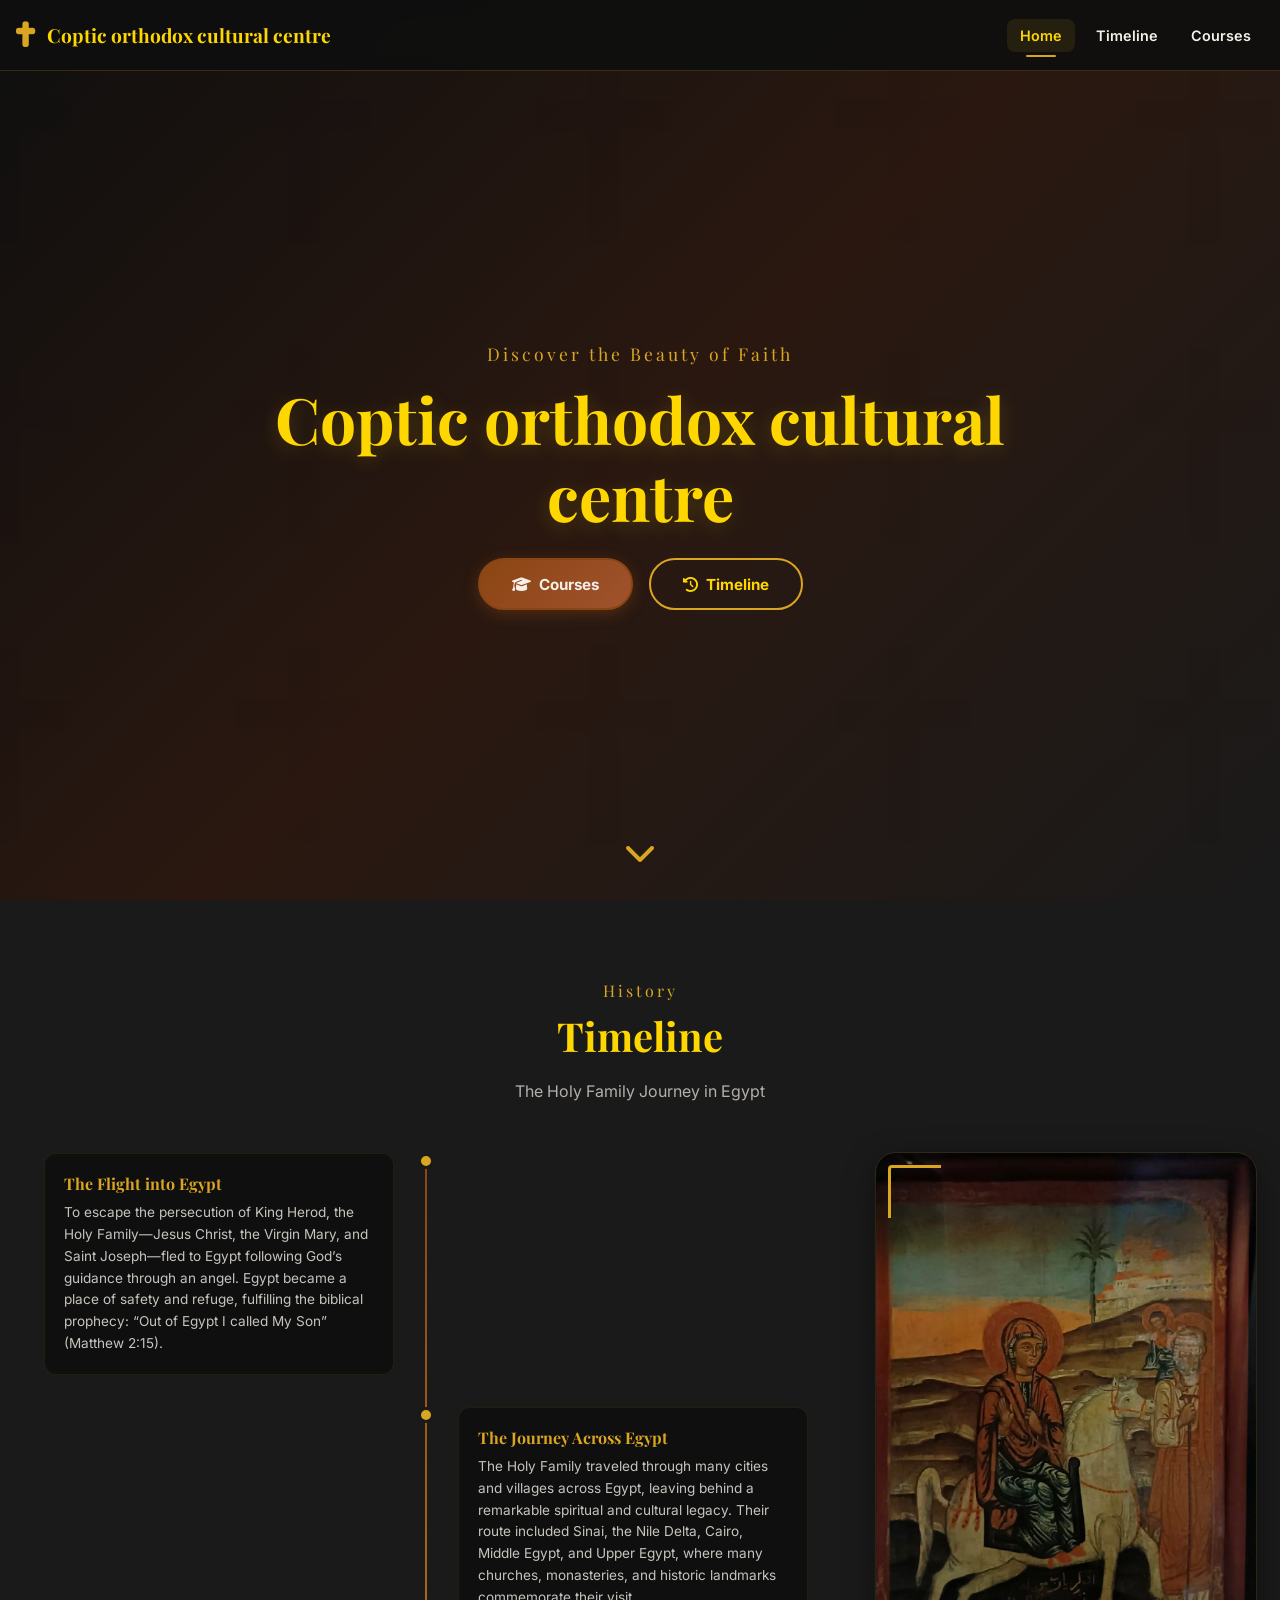
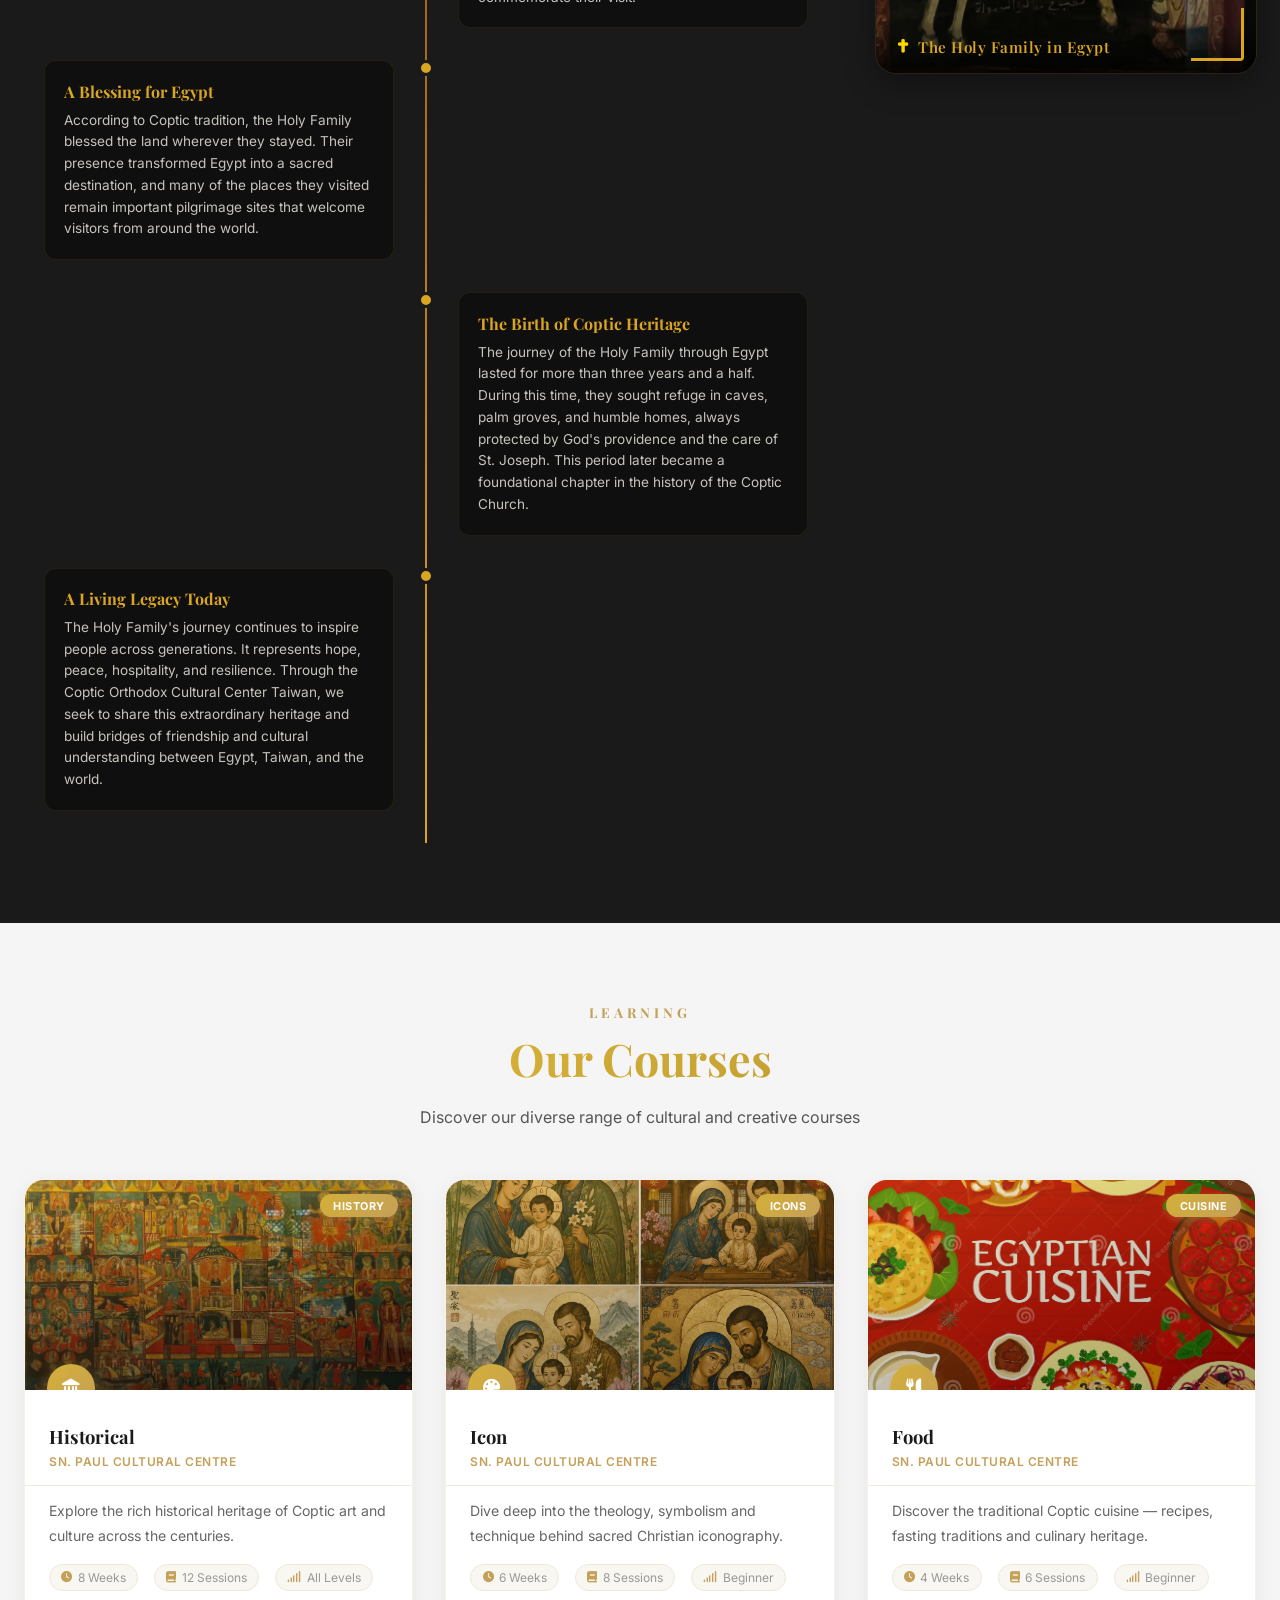
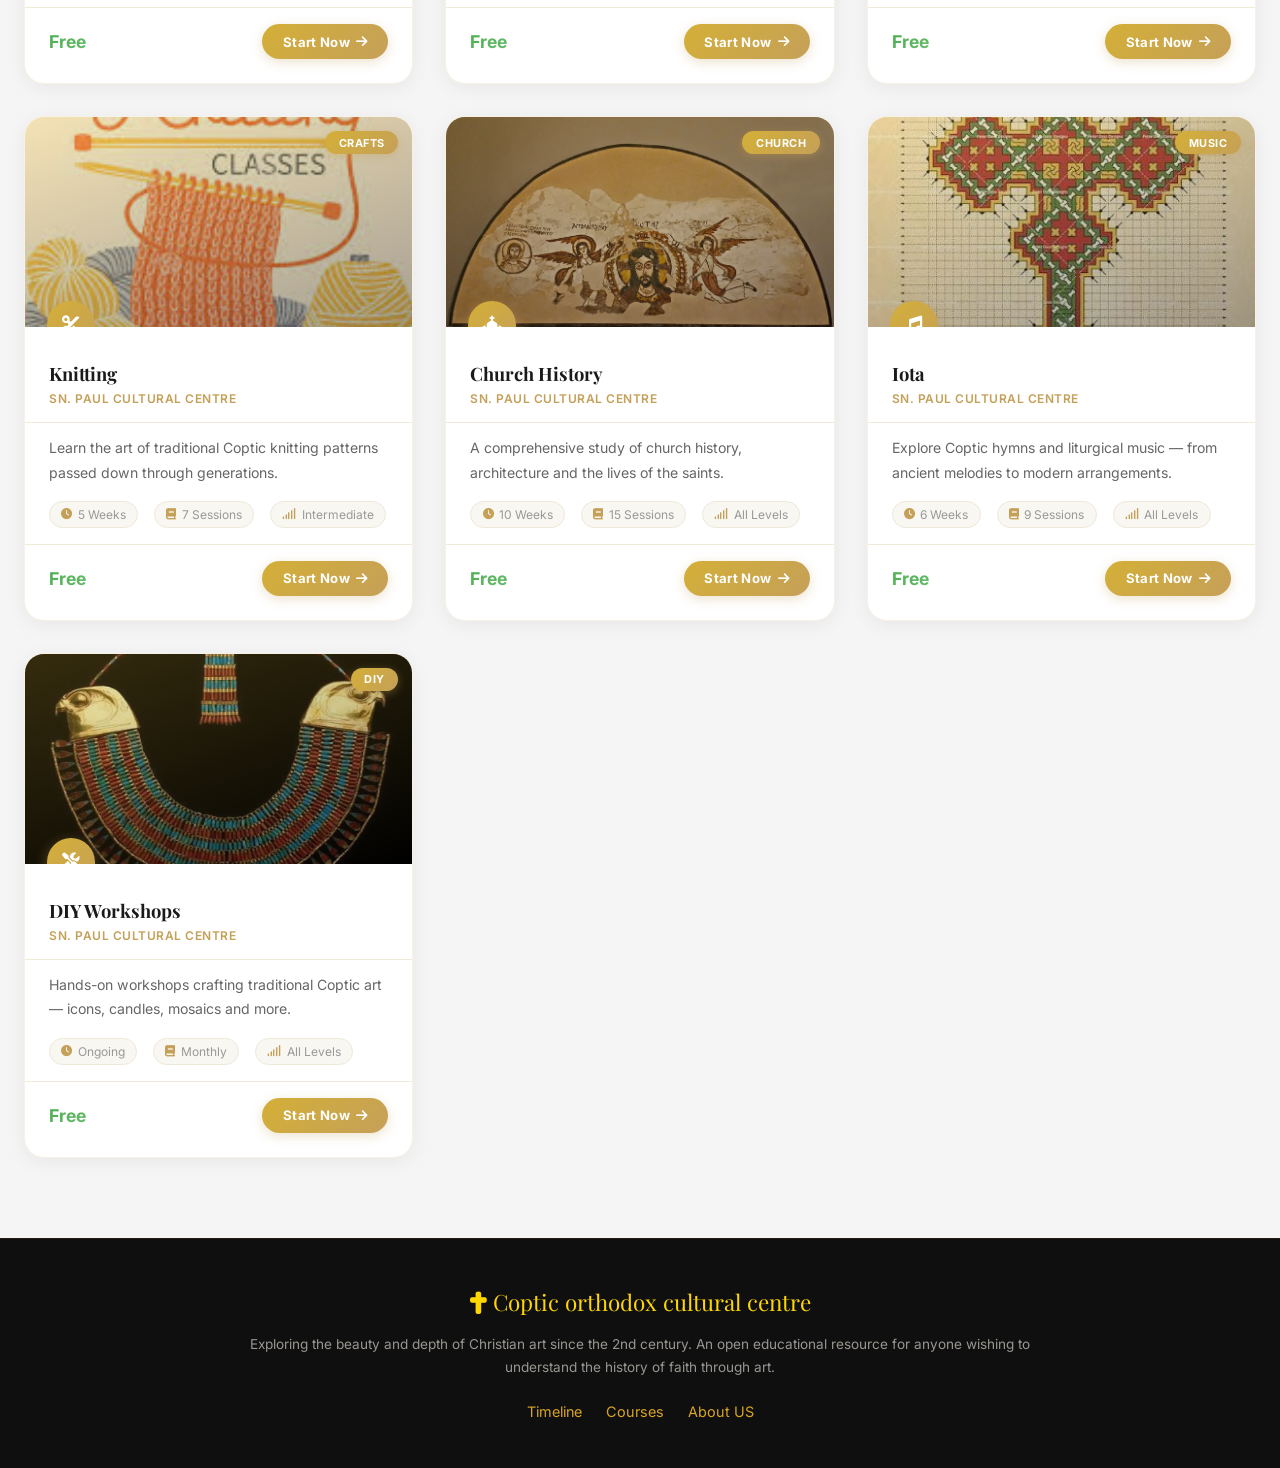
==== commit 88af45c0: "Update index.html" ====
--- a/index.html
+++ b/index.html
@@ -44,9 +44,7 @@
             <h1 class="hero-title" data-ar="الفن المسيحي المبكر" data-en="Coptic orthodox cultural centre">Coptic
                 orthodox cultural centre
             </h1>
-            <p class="hero-desc">
-                <a href="about.html" data-en="About US">About US</a>
-            </p>
+            
             <div class="hero-buttons">
                 <a href="#courses" class="btn btn-primary">
                     <i class="fas fa-graduation-cap"></i>
@@ -134,6 +132,7 @@
             <div class="footer-links">
                 <a href="#timeline" data-ar="التاريخ" data-en="Timeline">Timeline</a>
                 <a href="#courses" data-ar="الكورسات" data-en="Courses">Courses</a>
+                <a href="about.html" data-en="About US">About US</a>
             </div>
         </div>
     </footer>
@@ -141,4 +140,4 @@
     <script src="javaScript.js"></script>
 </body>
 
-</html>+</html>
